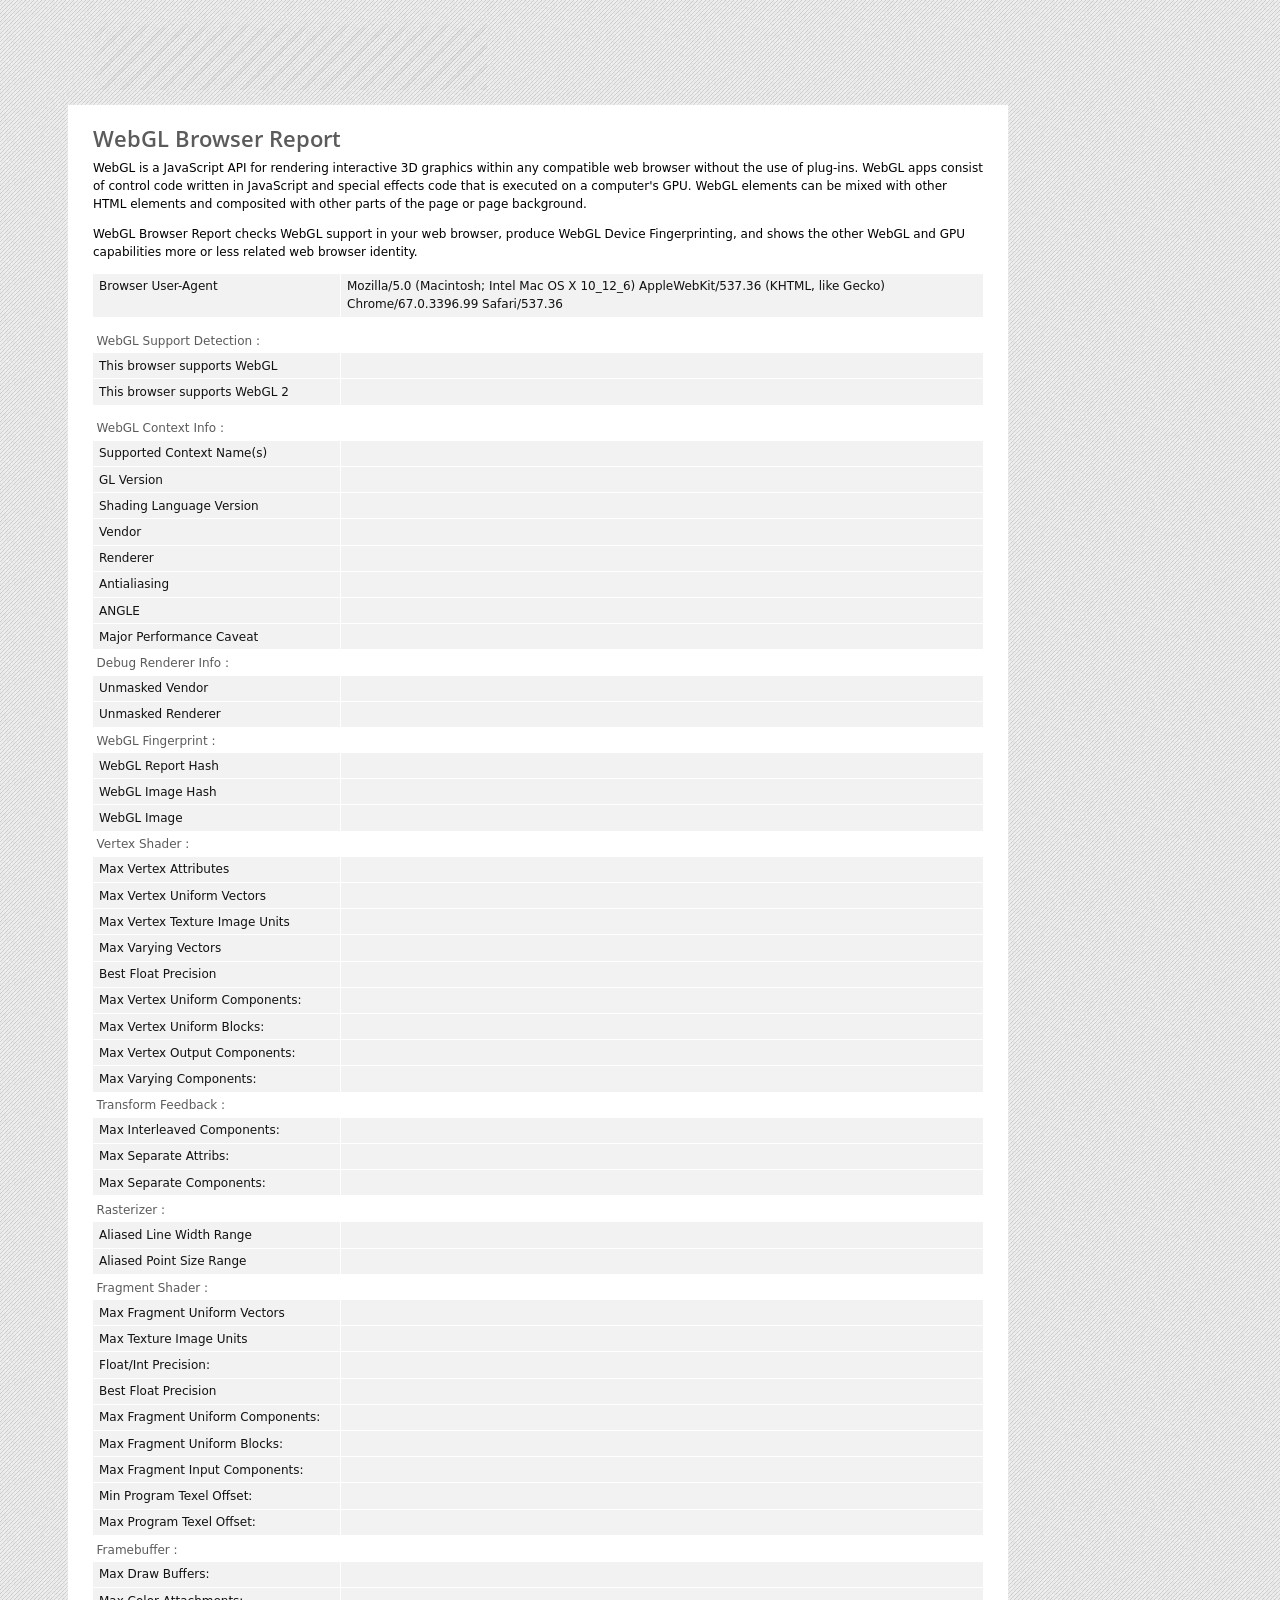
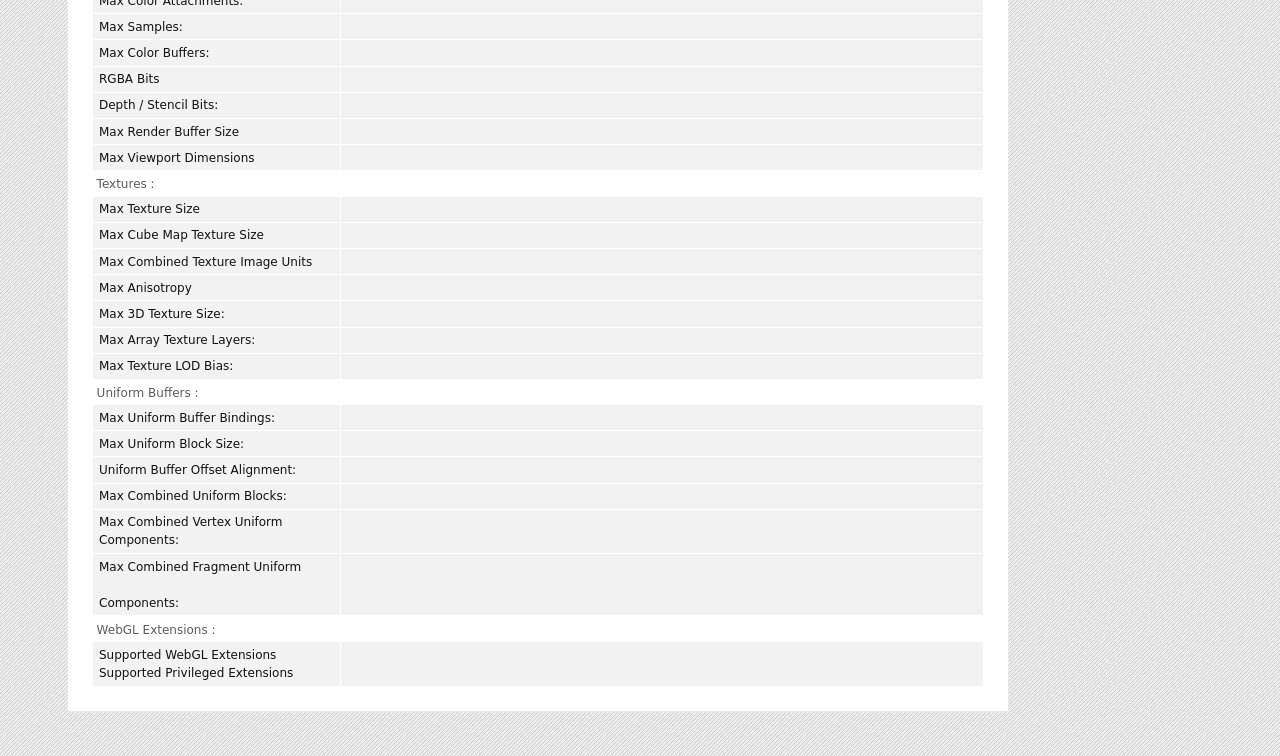
==== index.html @ 5372beaa "Initial code commit" ====
<!DOCTYPE html>
<html lang="en">
<head>
    <meta http-equiv="Content-Type" content="text/html; charset=utf-8" />
    <meta name="format-detection" content="telephone=no" />
    <title>WebGL Browser Report - WebGL Fingerprinting - WebGL 2 Test</title>
    <meta name="description" content="WebGL Browser Report checks WebGL support in your web browser, produce WebGL Device Fingerprinting, and shows the other WebGL and GPU capabilities more or less related web browser identity."
    />
    <link type="text/css" rel="stylesheet" media="all" href="/css/style.css" />
    <noscript>
        <style type="text/css">
            .JS td,
            .JSh,
            .script {
                opacity: 0.5
            }

            .js_hide_block {
                display: block
            }
        </style>
    </noscript>
    <script>(function () { var a = '.noscript,.ns{display:none!important}.script{opacity:1}', b = document.head || document.getElementsByTagName('head')[0], c = document.createElement('style'); c.type = 'text/css'; c.styleSheet ? c.styleSheet.cssText = a : c.appendChild(document.createTextNode(a)); b.appendChild(c) })(); var glob = 1019849692, ping = "247171601"</script>
    <script src="/js/jquery-1.12.4.min.js"></script>
    <script src="/js/plugins.js"></script>
</head>

<body spellcheck="false">
    <div id="noise"></div>
    <div id="hand"></div>
    <div id="logo">
        <a href="/" tabindex="-1">
            <strong>Web Browser Security Checklist for Identity Theft Protection</strong>
        </a>
    </div>
    <div id="content">
        <header>
            <h1 class="client-side">
                <a href="/webgl">WebGL Browser Report</a>
            </h1>
        </header>
        <textarea id="hash" class="n"></textarea>
        <p>WebGL is a JavaScript API for rendering interactive 3D graphics within any compatible web browser without the use
            of plug-ins. WebGL apps consist of control code written in JavaScript and special effects code that is executed
            on a computer's GPU. WebGL elements can be mixed with other HTML elements and composited with other parts of
            the page or page background.</p>
        <p>WebGL Browser Report checks WebGL support in your web browser, produce WebGL Device Fingerprinting, and shows the
            other WebGL and GPU capabilities more or less related web browser identity.</p>
        <table class="webgl-table">
            <tr style="border-top:1px #fff solid">
                <td title="navigator.userAgent">Browser User-Agent</td>
                <td>Mozilla/5.0 (Macintosh; Intel Mac OS X 10_12_6) AppleWebKit/537.36 (KHTML, like Gecko) Chrome/67.0.3396.99
                    Safari/537.36</td>
            </tr>
        </table>
        <table class="webgl-table">
            <tr class="thead">
                <td colspan="2">
                    <h3>WebGL Support Detection</h3>
                </td>
            </tr>
            <tr>
                <td>This browser supports WebGL</td>
                <td id="webgl1-status">
                    <span class="noscript">
                        <span class="bad">&#215;</span> False (JavaScript disabled)</span>
                </td>
            </tr>
            <tr>
                <td style="height:18px">This browser supports WebGL 2</td>
                <td id="webgl2-status">
                    <span class="noscript">
                        <span class="bad">&#215;</span> False (JavaScript disabled)</span>
                </td>
            </tr>
            <tbody id="webgl2-tbody" class="n">
                <tr>
                    <td>gl.copyBufferSubData</td>
                    <td id="n0"></td>
                <tr>
                    <td>gl.getBufferSubData</td>
                    <td id="n1"></td>
                <tr>
                    <td>gl.blitFramebuffer</td>
                    <td id="n2"></td>
                <tr>
                    <td>gl.framebufferTextureLayer</td>
                    <td id="n3"></td>
                <tr>
                    <td>gl.getInternalformatParameter</td>
                    <td id="n4"></td>
                <tr>
                    <td>gl.invalidateFramebuffer</td>
                    <td id="n5"></td>
                <tr>
                    <td>gl.invalidateSubFramebuffer</td>
                    <td id="n6"></td>
                <tr>
                    <td>gl.readBuffer</td>
                    <td id="n7"></td>
                <tr>
                    <td>gl.renderbufferStorageMultisample</td>
                    <td id="n8"></td>
                <tr>
                    <td>gl.texStorage2D</td>
                    <td id="n9"></td>
                <tr>
                    <td>gl.texStorage3D</td>
                    <td id="n10"></td>
                <tr>
                    <td>gl.texImage3D</td>
                    <td id="n11"></td>
                <tr>
                    <td>gl.texSubImage3D</td>
                    <td id="n12"></td>
                <tr>
                    <td>gl.copyTexSubImage3D</td>
                    <td id="n13"></td>
                <tr>
                    <td>gl.compressedTexImage3D</td>
                    <td id="n14"></td>
                <tr>
                    <td>gl.compressedTexSubImage3D</td>
                    <td id="n15"></td>
                <tr>
                    <td>gl.getFragDataLocation</td>
                    <td id="n16"></td>
                <tr>
                    <td>gl.uniform1ui</td>
                    <td id="n17"></td>
                <tr>
                    <td>gl.uniform2ui</td>
                    <td id="n18"></td>
                <tr>
                    <td>gl.uniform3ui</td>
                    <td id="n19"></td>
                <tr>
                    <td>gl.uniform4ui</td>
                    <td id="n20"></td>
                <tr>
                    <td>gl.uniform1uiv</td>
                    <td id="n21"></td>
                <tr>
                    <td>gl.uniform2uiv</td>
                    <td id="n22"></td>
                <tr>
                    <td>gl.uniform3uiv</td>
                    <td id="n23"></td>
                <tr>
                    <td>gl.uniform4uiv</td>
                <td id="n24"></td>
                <tr>
                    <td>gl.uniformMatrix2x3fv</td>
                    <td id="n25"></td>
                <tr>
                    <td>gl.uniformMatrix3x2fv</td>
                    <td id="n26"></td>
                <tr>
                    <td>gl.uniformMatrix2x4fv</td>
                    <td id="n27"></td>
                <tr>
                    <td>gl.uniformMatrix4x2fv</td>
                    <td id="n28"></td>
                <tr>
                    <td>gl.uniformMatrix3x4fv</td>
                    <td id="n29"></td>
                <tr>
                    <td>gl.uniformMatrix4x3fv</td>
                    <td id="n30"></td>
                <tr>
                    <td>gl.vertexAttribI4i</td>
                    <td id="n31"></td>
                <tr>
                    <td>gl.vertexAttribI4iv</td>
                    <td id="n32"></td>
                <tr>
                    <td>gl.vertexAttribI4ui</td>
                    <td id="n33"></td>
                <tr>
                    <td>gl.vertexAttribI4uiv</td>
                    <td id="n34"></td>
                <tr>
                    <td>gl.vertexAttribIPointer</td>
                    <td id="n35"></td>
                <tr>
                    <td>gl.vertexAttribDivisor</td>
                    <td id="n36"></td>
                <tr>
                    <td>gl.drawArraysInstanced</td>
                    <td id="n37"></td>
                <tr>
                    <td>gl.drawElementsInstanced</td>
                    <td id="n38"></td>
                <tr>
                    <td>gl.drawRangeElements</td>
                    <td id="n39"></td>
                <tr>
                    <td>gl.drawBuffers</td>
                    <td id="n40"></td>
                <tr>
                    <td>gl.clearBufferiv</td>
                    <td id="n41"></td>
                <tr>
                    <td>gl.clearBufferuiv</td>
                    <td id="n42"></td>
                <tr>
                    <td>gl.clearBufferfv</td>
                    <td id="n43"></td>
                <tr>
                    <td>gl.clearBufferfi</td>
                    <td id="n44"></td>
                <tr>
                    <td>gl.createQuery</td>
                    <td id="n45"></td>
                <tr>
                    <td>gl.deleteQuery</td>
                    <td id="n46"></td>
                <tr>
                    <td>gl.isQuery</td>
                    <td id="n47"></td>
                <tr>
                    <td>gl.beginQuery</td>
                    <td id="n48"></td>
                <tr>
                    <td>gl.endQuery</td>
                    <td id="n49"></td>
                <tr>
                    <td>gl.getQuery</td>
                    <td id="n50"></td>
                <tr>
                    <td>gl.getQueryParameter</td>
                    <td id="n51"></td>
                <tr>
                    <td>gl.createSampler</td>
                    <td id="n52"></td>
                <tr>
                    <td>gl.deleteSampler</td>
                    <td id="n53"></td>
                <tr>
                    <td>gl.isSampler</td>
                    <td id="n54"></td>
                <tr>
                    <td>gl.bindSampler</td>
                    <td id="n55"></td>
                <tr>
                    <td>gl.samplerParameteri</td>
                    <td id="n56"></td>
                <tr>
                    <td>gl.samplerParameterf</td>
                    <td id="n57"></td>
                <tr>
                    <td>gl.getSamplerParameter</td>
                    <td id="n58"></td>
                <tr>
                    <td>gl.fenceSync</td>
                    <td id="n59"></td>
                <tr>
                    <td>gl.isSync</td>
                    <td id="n60"></td>
                <tr>
                    <td>gl.deleteSync</td>
                    <td id="n61"></td>
                <tr>
                    <td>gl.clientWaitSync</td>
                    <td id="n62"></td>
                <tr>
                    <td>gl.waitSync</td>
                    <td id="n63"></td>
                <tr>
                    <td>gl.getSyncParameter</td> 
                    <td id="n64"></td>
                <tr>
                    <td>gl.createTransformFeedback</td>
                    <td id="n65"></td>
                <tr>
                    <td>gl.deleteTransformFeedback</td>
                    <td id="n66"></td>
                <tr>
                    <td>gl.isTransformFeedback</td>
                    <td id="n67"></td>
                <tr>
                    <td>gl.bindTransformFeedback</td>
                    <td id="n68"></td>
                <tr>
                    <td>gl.beginTransformFeedback</td>
                    <td id="n69"></td>
                <tr>
                    <td>gl.endTransformFeedback</td>
                    <td id="n70"></td>
                <tr>
                    <td>gl.transformFeedbackVaryings</td>
                    <td id="n71"></td>
                <tr>
                    <td>gl.getTransformFeedbackVarying</td>
                    <td id="n72"></td>
                <tr>
                    <td>gl.pauseTransformFeedback</td>
                    <td id="n73"></td>
                <tr>
                    <td>gl.resumeTransformFeedback</td>
                    <td id="n74"></td>
                <tr>
                    <td>gl.bindBufferBase</td>
                    <td id="n75"></td>
                <tr>
                    <td>gl.bindBufferRange</td>
                    <td id="n76"></td>
                <tr>
                    <td>gl.getIndexedParameter</td>
                    <td id="n77"></td>
                <tr>
                    <td>gl.getUniformIndices</td>
                    <td id="n78"></td>
                <tr>
                    <td>gl.getActiveUniforms</td>
                    <td id="n79"></td>
                <tr>
                    <td>gl.getUniformBlockIndex</td>
                    <td id="n80"></td>
                <tr>
                    <td>gl.getActiveUniformBlockParameter</td>
                    <td id="n81"></td>
                <tr>
                    <td>gl.getActiveUniformBlockName</td>
                    <td id="n82"></td>
                <tr>
                    <td>gl.uniformBlockBinding</td>
                    <td id="n83"></td>
                <tr>
                    <td>gl.createVertexArray</td>
                    <td id="n84"></td>
                <tr>
                    <td>gl.deleteVertexArray</td>
                    <td id="n85"></td>
                <tr>
                    <td>gl.isVertexArray</td>
                    <td id="n86"></td>
                <tr>
                    <td>gl.bindVertexArray</td>
                    <td id="n87"></td>
            </tbody>
        </table>
        <table id="webgl-table" class="webgl-table script">
            <tr class="thead">
                <td colspan="2">
                    <h3>WebGL Context Info</h3>
                </td>
            </tr>
            <tr>
                <td>Supported Context Name(s)</td>
                <td id="f_name">
                    <em class="ns">{webgl2, experimental-webgl2, webgl, experimental-webgl, moz-webgl}</em>
                </td>
            </tr>
            <tr>
                <td>GL Version</td>
                <td id="f0">
                    <em class="ns">VERSION</em>
                </td>
            </tr>
            <tr>
                <td>Shading Language Version</td>
                <td id="f1">
                    <em class="ns">SHADING_LANGUAGE_VERSION</em>
                </td>
            </tr>
            <tr>
                <td>Vendor</td>
                <td id="f2">
                    <em class="ns">VENDOR</em>
                </td>
            </tr>
            <tr>
                <td>Renderer</td>
                <td id="f3">
                    <em class="ns">RENDERER</em>
                </td>
            </tr>
            <tr>
                <td>Antialiasing</td>
                <td id="f_alias">
                    <em class="ns">getContextAttributes().antialias</em>
                </td>
            </tr>
            <tr>
                <td>ANGLE</td>
                <td id="f_angle">
                    <em class="ns">Almost Native Graphics Layer Engine</em>
                </td>
            </tr>
            <tr>
                <td>Major Performance Caveat</td>
                <td id="f_caveat">
                    <em class="ns">failIfMajorPerformanceCaveat</em>
                </td>
            </tr>
            <tr class="thead">
                <td colspan="2">
                    <h3>Debug Renderer Info</h3>
                </td>
            </tr>
            <tr>
                <td>Unmasked Vendor</td>
                <td id="u_vendor">
                    <em class="ns">UNMASKED_VENDOR_WEBGL</em>
                </td>
            </tr>
            <tr>
                <td>Unmasked Renderer</td>
                <td id="u_renderer">
                    <em class="ns">UNMASKED_RENDERER_WEBGL</em>
                </td>
            </tr>
            <tr class="thead">
                <td colspan="2">
                    <h3>WebGL Fingerprint</h3>
                </td>
            </tr>
            <tr>
                <td>WebGL Report Hash</td>
                <td id="webgl-fp-context">
                    <em class="ns">n/a</em>
                </td>
            </tr>
            <tr>
                <td>WebGL Image Hash</td>
                <td id="webgl-fp-img">
                    <em class="ns">n/a</em>
                </td>
            </tr>
            <tr>
                <td>WebGL Image</td>
                <td id="webgl-img">
                    <em class="ns">n/a</em>
                </td>
            </tr>
            <tr class="thead">
                <td colspan="2">
                    <h3>Vertex Shader</h3>
                </td>
            </tr>
            <tr>
                <td>Max Vertex Attributes</td>
                <td id="f4" title="Minimum: 8">
                    <em class="ns">MAX_VERTEX_ATTRIBS</em>
                </td>
            </tr>
            <tr>
                <td>Max Vertex Uniform Vectors</td>
                <td id="f5" title="Minimum: 128">
                    <em class="ns">MAX_VERTEX_UNIFORM_VECTORS</em>
                </td>
            </tr>
            <tr>
                <td>Max Vertex Texture Image Units</td>
                <td id="f6" title="Minimum: 0">
                    <em class="ns">MAX_VERTEX_TEXTURE_IMAGE_UNITS</em>
                </td>
            </tr>
            <tr>
                <td>Max Varying Vectors</td>
                <td id="f7" title="Minimum: 8">
                    <em class="ns">MAX_VARYING_VECTORS</em>
                </td>
            </tr>
            <tr>
                <td>Best Float Precision</td>
                <td id="f_vertext">
                    <em class="ns">getShaderPrecisionFormat(VERTEX_SHADER)</em>
                </td>
            </tr>
            <tbody class="w2">
                <tr>
                    <td>Max Vertex Uniform Components:</td>
                    <td id="f19">
                        <em class="ns">MAX_VERTEX_UNIFORM_COMPONENTS</em>
                    </td>
                </tr>
                <tr>
                    <td>Max Vertex Uniform Blocks:</td>
                    <td id="f20">
                        <em class="ns">MAX_VERTEX_UNIFORM_BLOCKS</em>
                    </td>
                </tr>
                <tr>
                    <td>Max Vertex Output Components:</td>
                    <td id="f21">
                        <em class="ns">MAX_VERTEX_OUTPUT_COMPONENTS</em>
                    </td>
                </tr>
                <tr>
                    <td>Max Varying Components:</td>
                    <td id="f22">
                        <em class="ns">MAX_VARYING_COMPONENTS</em>
                    </td>
                </tr>
                <tr class="thead">
                    <td colspan="2">
                        <h3>Transform Feedback</h3>
                    </td>
                </tr>
                <tr>
                    <td>Max Interleaved Components:</td>
                    <td id="f23">
                        <em class="ns">MAX_TRANSFORM_FEEDBACK_INTERLEAVED_COMPONENTS</em>
                    </td>
                </tr>
                <tr>
                    <td>Max Separate Attribs:</td>
                    <td id="f24">
                        <em class="ns">MAX_TRANSFORM_FEEDBACK_SEPARATE_ATTRIBS</em>
                    </td>
                </tr>
                <tr>
                    <td>Max Separate Components:</td>
                    <td id="f25">
                        <em class="ns">MAX_TRANSFORM_FEEDBACK_SEPARATE_COMPONENTS</em>
                    </td>
                </tr>
            </tbody>
            <tr class="thead">
                <td colspan="2">
                    <h3>Rasterizer</h3>
                </td>
            </tr>
            <tr>
                <td>Aliased Line Width Range</td>
                <td id="f8" title="Minimum: [1, 1]">
                    <em class="ns">ALIASED_LINE_WIDTH_RANGE</em>
                </td>
            </tr>
            <tr>
                <td>Aliased Point Size Range</td>
                <td id="f9" title="Minimum: [1, 1]">
                    <em class="ns">ALIASED_POINT_SIZE_RANGE</em>
                </td>
            </tr>
            <tr class="thead">
                <td colspan="2">
                    <h3>Fragment Shader</h3>
                </td>
            </tr>
            <tr>
                <td>Max Fragment Uniform Vectors</td>
                <td id="f10" title="Minimum: 16">
                    <em class="ns">MAX_FRAGMENT_UNIFORM_VECTORS</em>
                </td>
            </tr>
            <tr>
                <td>Max Texture Image Units</td>
                <td id="f11" title="Minimum: 8">
                    <em class="ns">MAX_TEXTURE_IMAGE_UNITS</em>
                </td>
            </tr>
            <tr>
                <td>Float/Int Precision:</td>
                <td id="f_float_int">
                    <em class="ns">getShaderPrecisionFormat(FRAGMENT_SHADER, HIGH_FLOAT/HIGH_INT)</em>
                </td>
            </tr>
            <tr>
                <td>Best Float Precision</td>
                <td id="f_fragment">
                    <em class="ns">getShaderPrecisionFormat(FRAGMENT_SHADER)</em>
                </td>
            </tr>
            <tbody class="w2">
                <tr>
                    <td>Max Fragment Uniform Components:</td>
                    <td id="f26">
                        <em class="ns">MAX_FRAGMENT_UNIFORM_COMPONENTS</em>
                    </td>
                </tr>
                <tr>
                    <td>Max Fragment Uniform Blocks:</td>
                    <td id="f27">
                        <em class="ns">MAX_FRAGMENT_UNIFORM_BLOCKS</em>
                    </td>
                </tr>
                <tr>
                    <td>Max Fragment Input Components:</td>
                    <td id="f28">
                        <em class="ns">MAX_FRAGMENT_INPUT_COMPONENTS</em>
                    </td>
                </tr>
                <tr>
                    <td>Min Program Texel Offset:</td>
                    <td id="f29">
                        <em class="ns">MIN_PROGRAM_TEXEL_OFFSET</em>
                    </td>
                </tr>
                <tr>
                    <td>Max Program Texel Offset:</td>
                    <td id="f30">
                        <em class="ns">MAX_PROGRAM_TEXEL_OFFSET</em>
                    </td>
                </tr>
            </tbody>
            <tr class="thead">
                <td colspan="2">
                    <h3>Framebuffer</h3>
                </td>
            </tr>
            <tbody class="w2">
                <tr>
                    <td>Max Draw Buffers:</td>
                    <td id="f31">
                        <em class="ns">MAX_DRAW_BUFFERS</em>
                    </td>
                </tr>
                <tr>
                    <td>Max Color Attachments:</td>
                    <td id="f32">
                        <em class="ns">MAX_COLOR_ATTACHMENTS</em>
                    </td>
                </tr>
                <tr>
                    <td>Max Samples:</td>
                    <td id="f33">
                        <em class="ns">MAX_SAMPLES</em>
                    </td>
                </tr>
            </tbody>
            <tbody class="w1">
                <tr>
                    <td>Max Color Buffers:</td>
                    <td id="f_max_draw_buffers">
                        <em class="ns">MAX_DRAW_BUFFERS_WEBGL</em>
                    </td>
                </tr>
            </tbody>
            <tr>
                <td>RGBA Bits</td>
                <td id="f12">
                    <em class="ns">[RED_BITS, GREEN_BITS, BLUE_BITS, ALPHA_BITS]</em>
                </td>
            </tr>
            <tr>
                <td>Depth / Stencil Bits:</td>
                <td id="f13">
                    <em class="ns">[DEPTH_BITS, STENCIL_BITS]</em>
                </td>
            </tr>
            <tr>
                <td>Max Render Buffer Size</td>
                <td id="f14">
                    <em class="ns">MAX_RENDERBUFFER_SIZE</em>
                </td>
            </tr>
            <tr>
                <td>Max Viewport Dimensions</td>
                <td id="f15">
                    <em class="ns">MAX_VIEWPORT_DIMS</em>
                </td>
            </tr>
            <tr class="thead">
                <td colspan="2">
                    <h3>Textures</h3>
                </td>
            </tr>
            <tr>
                <td>Max Texture Size</td>
                <td id="f16" title="Minimum: 64">
                    <em class="ns">MAX_TEXTURE_SIZE</em>
                </td>
            </tr>
            <tr>
                <td>Max Cube Map Texture Size</td>
                <td id="f17" title="Minimum: 16">
                    <em class="ns">MAX_CUBE_MAP_TEXTURE_SIZE</em>
                </td>
            </tr>
            <tr>
                <td>Max Combined Texture Image Units</td>
                <td id="f18" title="Minimum: 8">
                    <em class="ns">MAX_COMBINED_TEXTURE_IMAGE_UNITS</em>
                </td>
            </tr>
            <tr>
                <td>Max Anisotropy</td>
                <td id="f_anisotropy" title="Minimum: 2">
                    <em class="ns">MAX_TEXTURE_MAX_ANISOTROPY_EXT</em>
                </td>
            </tr>
            <tbody class="w2">
                <tr>
                    <td>Max 3D Texture Size:</td>
                    <td id="f34">
                        <em class="ns">MAX_3D_TEXTURE_SIZE</em>
                    </td>
                </tr>
                <tr>
                    <td>Max Array Texture Layers:</td>
                    <td id="f35">
                        <em class="ns">MAX_ARRAY_TEXTURE_LAYERS</em>
                    </td>
                </tr>
                <tr>
                    <td>Max Texture LOD Bias:</td>
                    <td id="f36">
                        <em class="ns">MAX_TEXTURE_LOD_BIAS</em>
                    </td>
                </tr>
                <tr class="thead">
                    <td colspan="2">
                        <h3>Uniform Buffers</h3>
                    </td>
                </tr>
                <tr>
                    <td>Max Uniform Buffer Bindings:</td>
                    <td id="f37">
                        <em class="ns">MAX_UNIFORM_BUFFER_BINDINGS</em>
                    </td>
                </tr>
                <tr>
                    <td>Max Uniform Block Size:</td>
                    <td id="f38">
                        <em class="ns">MAX_UNIFORM_BLOCK_SIZE</em>
                    </td>
                </tr>
                <tr>
                    <td>Uniform Buffer Offset Alignment:</td>
                    <td id="f39">
                        <em class="ns">UNIFORM_BUFFER_OFFSET_ALIGNMENT</em>
                    </td>
                </tr>
                <tr>
                    <td>Max Combined Uniform Blocks:</td>
                    <td id="f40">
                        <em class="ns">MAX_COMBINED_UNIFORM_BLOCKS</em>
                    </td>
                </tr>
                <tr>
                    <td>Max Combined Vertex Uniform
                        <br /> Components:</td>
                    <td id="f41">
                        <em class="ns">MAX_COMBINED_VERTEX_UNIFORM_COMPONENTS</em>
                    </td>
                </tr>
                <tr>
                    <td style="white-space:pre-line">Max Combined Fragment Uniform
                        <br /> Components:</td>
                    <td id="f42">
                        <em class="ns">MAX_COMBINED_FRAGMENT_UNIFORM_COMPONENTS</em>
                    </td>
                </tr>
            </tbody>
            <tr class="thead">
                <td colspan="2">
                    <h3>WebGL Extensions</h3>
                </td>
            </tr>
            <tbody id="f_ext">
                <tr>
                    <td>Supported WebGL Extensions
                        <br /> Supported Privileged Extensions</td>
                    <td rowspan="2" style="white-space:normal">
                        <em class="ns">{OES_texture_float; OES_texture_half_float; WEBGL_lose_context; OES_standard_derivatives; OES_vertex_array_object;
                            WEBGL_debug_renderer_info; WEBGL_debug_shaders; WEBGL_compressed_texture_s3tc; WEBGL_depth_texture;
                            OES_element_index_uint; EXT_texture_filter_anisotropic; EXT_frag_depth; WEBGL_draw_buffers; ANGLE_instanced_arrays;
                            OES_texture_float_linear; OES_texture_half_float_linear; EXT_blend_minmax; EXT_shader_texture_lod;
                            WEBGL_compressed_texture_atc; WEBGL_compressed_texture_pvrtc; EXT_color_buffer_half_float; WEBGL_color_buffer_float;
                            EXT_sRGB; WEBGL_compressed_texture_etc1; EXT_disjoint_timer_query; WEBGL_compressed_texture_etc;
                            WEBGL_compressed_texture_astc; EXT_color_buffer_float; EXT_disjoint_timer_query_webgl2; WEBGL_shared_resources;
                            WEBGL_security_sensitive_resources; OES_fbo_render_mipmap; WEBGL_compressed_texture_s3tc_srgb;
                            WEBGL_get_buffer_sub_data_async; EXT_clip_cull_distance; EXT_float_blend; EXT_texture_storage;
                            OES_EGL_image_external; WEBGL_debug; WEBGL_dynamic_texture; WEBGL_multiview; WEBGL_subarray_uploads;
                            OES_depth24; WEBGL_debug_shader_precision; WEBGL_draw_elements_no_range_check; WEBGL_subscribe_uniform;
                            WEBGL_texture_from_depth_video; WEBGL_compressed_texture_es3; WEBGL_compressed_texture_astc_ldr;
                            EXT_draw_buffers}</em>
                    </td>
                </tr>
            </tbody>
        </table>
        <script src="/js/webgl.js"></script>
    </div>
</body>
</html>
---- css/style.css ----
@font-face{font-family:'Open Sans';src:url('/res/h.eot');src:url('[data-uri]') format('woff'),url('/res/h.eot?#iefix') format('embedded-opentype'),url('/res/h.ttf') format('truetype');font-weight:600;font-style:normal}
body:not(#testbox){min-width:800px;font:normal 62.5%/1.5 "Verdana","DejaVu Sans","Droid Sans","Lucida Grande","Lucida Sans","Helvetica","Arial",sans-serif;background:#f5f5f5 url('/img/noise.png');background-image:url('[data-uri]')}
body,ul,ol,li,select,img,.nopad{padding:0;margin:0}
img{border:none}
h1,h2,h3,h4,a strong{font-weight:600;font-family:"Open Sans","Calibri","Arial Black","Impact",sans-serif}
h1,h2{font-size:2.2em;line-height:1em;margin:0 0 0.45em 0;padding-top:1em}
h1,h2,h3,h4,h1 a,h2 a,h3 a,h4 a{color:#5b5b5b;text-decoration:none !important}
h1 a:hover,h2 a:hover,h3 a:hover,h4 a:hover,
h1 a:focus,h2 a:focus,h3 a:focus,h4 a:focus{color:#2b2b2b}
h1 sup{position:absolute;margin:-5px 0 0 5px;font-size:0.7em;font-weight:normal}
h2{font-size:2em;position:relative;padding-top:10px}
h3,h4{font-size:1.6em;margin-bottom:0}
footer,nav{margin:0!important;padding:0!important}
h4{color:#7b7b7b}
.js_hide_block{display:none}
td h4{font-size:1.3em;color:#5b5b5b;padding:0}
span.href:active,.href:hover,td a:hover,p a:hover,.warn a:hover,li a:hover,
span.href:focus,.href:focus,td a:focus,p a:focus,.warn a:focus,li a:focus{text-decoration:none;color:#eee;background:#5b5b5b}
span.href:active{background:#2b2b2b}
p,#content .list{font-size:1.2em;margin-top:0.5em;/*text-align:justify*/}
.list li p.short{margin-top:0.3em;font-size:1em}
#content .list li{margin-left:20px}
p sup{padding:0 2px}
span.href,a,input{outline:none}
span.href,a{color:#666}
a.dot{border-bottom:1px #999 dotted}
span.href{text-decoration:underline;cursor:hand;cursor:pointer}
em{font-style:normal}
input:focus,a:focus{outline:0}
table{width:100%;color:#000;margin:0 0 1em 0;padding:0;border-collapse:collapse;table-layout:auto}
table.nomrg{margin:0;border-bottom:1px #fff solid}
table.nxmrg{margin-top:-1em}
dt h4{font-size:1.4em}
tr:first-child td{border-top:none}
tr,td.bg{color:#111;background:#f2f2f2}
td:first-child,td.first-child,td.fc{white-space:nowrap;width:5%;min-width:135px;border-right:1px #fff solid}
table.wb td:first-child,table.wb td.first-child,table.wb td.fc,table.wball td,.wbthis{white-space:pre;white-space:-moz-pre-wrap;white-space:-hp-pre-wrap;white-space:-o-pre-wrap;white-space:-pre-wrap;white-space:pre-wrap;white-space:pre-line;word-wrap:break-word}
td.nofc{min-width:inherit !important}
td.nt{border-top:none}
td.br{border-right:1px #fff solid}
td.vb{vertical-align:bottom}
td.nbsp3:after{content:"   "}
td.nbsp6:after{content:"\0000a0\0000a0\0000a0\0000a0\0000a0\0000a0\0000a0"}
td{font-size:1.2em;padding:0.3em 0.5em;vertical-align:top;border-top:1px #fff solid}
.thead{background:none;white-space:nowrap}
.thead.tpadd td{padding-top:1em}
.thead.tbold td{font-weight:bold}
.thead.tbold td h3{color:#404040}
.thead td{padding-top:0.4em;padding-bottom:0.2em;padding-left:0.3em;color:#5b5b5b;border:none}
.thead strong{font-weight:normal}
.thead h3{display:inline;font:inherit;padding:0;margin:0}
.thead h3:after{content:' :'}
.center{text-align:center}
#logo h1,#logo strong,.load{display:none}
.load,#load{width:128px;height:15px;background:url('/img/load.gif') no-repeat;background-image:url('[data-uri]') !important}
.warn{margin-bottom:1em;padding:12px 0 12px 38px;color:#555;font-size:1.2em;background:#eee url('/img/warn.png') no-repeat 14px 14px;background-image:url('[data-uri]') !important}
h3.warn-help,h3.warn-help-locked,#comments{display:block;font-size:1.4em;cursor:pointer;margin-bottom:1em;text-decoration:underline !important}
h3.warn-help-locked,#comments.comments-locked{cursor:auto;text-decoration:none!important}
#comments:hover{text-decoration:none!important}
h3.warn-help:hover,h3.warn-help-enabled{text-decoration:none !important}
h3.warn-help a,h3.warn-help-locked,#comments{display:block;padding:12px 0 12px 38px;color:#333;background:#eee url('/img/help.png') no-repeat 14px 15px;background-image:url('[data-uri]') !important}
h3.warn-help a:hover,h3.warn-help a:focus,h3.warn-help-enabled a,#comments.comments-locked,#comments:hover,#comments:focus{color:#000}
#comments{background-image:url('[data-uri]') !important}
h3.warn-help + div,h3.warn-help-locked + div{margin-bottom:25px}
#warn-comments-nojs:after{content:' — Please enable JavaScript to view comments!'}
#dsq_autoload{position:relative;width:100%;height:0}
#dsq_autoload div{position:absolute;top:9px;margin-left:31%}
#dsq_autoload span{font-weight:700;font-size:15px;color:#656c7a;font-family:"Helvetica Neue",arial,sans-serif}
#dsq_autoload_input{cursor:pointer;margin-right:5px}
#disqus_thread{overflow:hidden}
#disqus_thread iframe{margin-bottom:-60px !important}
#tcp{width:100%}
#tcp #load,#tor-exit #load{margin-top:1px}
#tcp iframe,#tor-exit iframe{padding:0;margin:0;height:18px;width:100%;vertical-align:middle;background:transparent}
.absolute,#ab-rules{position:absolute;left:-3456px}
#logo a{outline:none;display:block;position:relative;z-index:3;width:395px;height:70px;background:url('/img/logo.png') no-repeat 0 0;margin:20px 0 15px 92px}
#logo a:hover,#logo a:focus{background-position:0 -70px;text-decoration:none !important}
body.pinned #logo a{margin-left:340px}
#hand{display:none;width:431px;height:472px;position:fixed;left:-25px;top:15px;z-index:1}
#hand.hand_img{background:url('/img/hand.svg') 0 0 no-repeat}
#hand.hand_img{background-image:url('[data-uri]') !important}
#hand.pinned{display:block}
#content{position:relative;max-width:890px;z-index:2;margin:0 10px 45px 68px;padding:0 25px 15px 25px;-webkit-box-shadow:0 0 3px 0 #ededed;-moz-box-shadow:0 0 3px 0 #ededed;box-shadow:0 0 3px 0 #ededed}
body.pinned #content{margin-left:246px}
#content,#nav-menu{background:#fff}
#nav{position:fixed;left:0;bottom:0;text-align:left;z-index:3}
#nav-hover>#nav-menu.css{width:24px;-moz-transition:width 0.25s ease;-webkit-transition:width 0.25s ease;-ms-transition:width 0.25s ease;transition:width 0.25s ease}
body.pinned #nav-hover>#nav-menu.css, #nav-hover:hover>#nav-menu.css{width:200px}
#nav-pin{margin:0 18px}
#nav-pin,#nav-pin-submit{width:24px;height:24px}
#nav-pin-submit{display:block;cursor:pointer;border:none;text-indent:-6789px;color:transparent;background:url('/img/pin.png') no-repeat 0 0;background-image:url('[data-uri]') !important;outline:none}
#nav-pin-submit:hover,#nav-pin-submit:focus{background-position:0 -24px}
#nav-pin-submit:active{padding:0;height:24px}
#nav-menu{width:24px;padding:10px 12px;margin:10px 0 12px 10px;white-space:nowrap;overflow:hidden;-o-text-overflow:clip;text-overflow:clip}
#nav-hover:hover>#nav-menu.bs,#nav-hover:focus>#nav-menu.bs{box-shadow:1px 1px 15px #ccc}
#nav-menu ul{list-style-type:none}
#nav-menu li{height:24px;margin-right:15px;padding:1px 0 1px 0;line-height:24px}
#nav-menu .margin,li.margin{margin-bottom:14px}
#nav-menu .margin-less,li.margin-less{margin-bottom:4px}
#nav-menu a,#nav-menu span{font-size:1.3em;color:#5b5b5b;display:block;width:90%;height:100%;text-decoration:none;padding-left:36px}
#nav-menu a:hover,#nav-menu a:focus{background:none;text-decoration:underline;color:#000}
#nav-menu span{color:#000}
body.pinned #nav-menu{width:200px}
#nav-menu a,#nav-menu span,#index-table a{position:relative;overflow:hidden}
#nav-menu a:before,#nav-menu span:before,#index-table a:before{content:' ';opacity:0.645;display:block;position:absolute;left:0;top:0;width:24px;height:24px;z-index:1}
#nav-menu a:before,#nav-menu span:before,#index-table a:before,.sprite{background-repeat:no-repeat;background-image:url('/img/sprite.png?9188');background-image:url('[data-uri]') !important}
#nav-menu a:hover:before,#nav-menu a:focus:before,#nav-menu span.this:before,.sprite:before,#index-table a:hover:before,#index-table a:focus:before{opacity:1}
#index-table a:focus{text-decoration:underline !important}
.ico-index:before{background-position:0 0}
.ico-ip:before{background-position:0 -24px}
.ico-javascript:before{background-position:0 -48px}
.ico-geo:before{background-position:0 -72px}
.ico-webgl:before{background-position:0 -96px}
.ico-flash:before{background-position:0 -120px}
.ico-fonts:before{background-position:0 -144px}
.ico-proxy:before{background-position:0 -168px}
.ico-preferences:before{background-position:0 -192px}
.ico-java:before{background-position:0 -216px}
.ico-canvas:before{background-position:0 -264px}
.ico-silverlight:before{background-position:0 -288px}
.ico-features:before{background-position:0 -312px}
.ico-webrtc:before{background-position:0 -336px}
.ico-more:before{background-position:0 -360px}
#footer{position:absolute;bottom:-37px;margin:0;left:1px;padding:0 3px;font-size:10px;text-align:left;width:265px;color:#5b5b5b}/*245px*/
#index ol,#index ul{font-size:1.2em;list-style-position:inside;margin-bottom:10px}
#index-table h4{margin-top:10px;font-size:1.6em;height:24px}
#index-table a{padding-left:30px;height:24px;display:block}
#index-table a:hover,#index-table a:focus{color:#000;background:none}
#index-table p{background:#f5f5f5;padding:15px;margin-bottom:0;text-align:justify}
#index-table td,#index-table td:first-child{width:50% !important;font-size:1em;white-space:normal;padding-right:10px !important}
#index-table tr{background:none;font-size:1em}
#applet{margin-top:-36px;right:20px;position:absolute}
#canvas-img{border:1px #F2F2F2 solid;width:220px;height:25px}
#java-iface td:first-child,#java-iface td.first-child{width:10%}
#java-iface td{width:10% !important;border-right:1px #fff solid;white-space:nowrap}
#map-td{padding:1px}
#map-canvas{width:100%;height:400px}
#geo-canvas{width:100%;height:400px;margin:5px 0 10px 0}
#map-form input{padding:0;margin:0}
#map-line{font-size:1.1em;vertical-align:middle;padding-right:0}
#geo-content tr.thead{display:table-row}
#geo-desc #load{width:0}
#geo-desc input{margin:0 3px 0 8px}
#geo-desc .bg{max-width:340px;padding-right:25px}
#geo-click.pointer{cursor:pointer}
label,#prefs input{cursor:pointer}
#prefs ul{font-size:1.2em;margin:0;padding:2px;list-style-type:none}
#prefs li{background:#eee;border-top:1px #fff solid;margin:1px 0;padding:3px}
#prefs-form label{display:inline-block;min-width:90%}
#prefs input.checkbox{margin-left:6px;margin-right:8px}
#prefs-buttons{margin:3.5em 0.5em 6.5em;position:relative}
#prefs-buttons div.left,#prefs-buttons div.right{position:absolute}
#prefs-buttons div.left{left:0}
#prefs-buttons div.right{right:0}
#prefs-buttons input{height:24px;padding:0 0 0 28px;margin:0;border:none;text-align:left;color:#6b6b6b;font-size:1.8em;font-weight:bold}
#validator,#prefs-validator{font-size:1.1em;color:#ef2129;font-weight:bold}
#prefs-validator{position:absolute;margin:-2.5em auto 0 auto;width:100%;text-align:center}
#noscript-validator{-webkit-animation:fadein 300ms;-moz-animation:fadein 300ms;-ms-animation:fadein 300ms;-o-animation:fadein 300ms;animation:fadein 300ms}
@keyframes fadein{from{opacity:0}to{opacity:1}}
@-moz-keyframes fadein{from{opacity:0}to{opacity:1}}
@-webkit-keyframes fadein{from{opacity:0}to{opacity:1}}
@-ms-keyframes fadein{from{opacity:0}to{opacity:1}}
@-o-keyframes fadein{from{opacity:0}to{opacity:1}}
#prefs-buttons input:active{margin:1px;padding:0 0 0 28px !important}
#prefs-reset{background-position:0 -384px;background-color:#fff}
#prefs-save{background-position:0 -408px;background-color:#fff}
code,.code,.mono{font:1.2em/1.3 normal Lucida Console,Liberation Mono,DejaVu Sans Mono,Bitstream Vera Sans Mono,monospace}
.mono{font:1.3em/1.3 normal Lucida Console,Liberation Mono,DejaVu Sans Mono,Bitstream Vera Sans Mono,monospace;padding-top:5px}
code{border:1px #ccc solid;padding:2px 3px 0 3px;font-size:1em}
.code{list-style:decimal-leading-zero inside;border:3px #eee solid;padding:3px}
.code li{white-space:pre-wrap;color:#9b9b9b;word-wrap:break-word}
.code li.odd{background:#fafafa}
.code span{color:#333;padding-left:3px}
.code .z{color:#069 !important;padding:0}
.code .x{color:blue !important;padding:0}
.code .c{color:#008200 !important;padding:0}
.code .v{color:gray !important;padding:0}
.code .b{color:#7D1616 !important;padding:0}
#fonts-swf{position:relative}
#fonts-swf object{position:absolute;width:160px;height:42px;top:0;left:0}
#fonts table td:nth-child(2){width:95%}
.fonts-output{position:relative;height:110px}
.fonts-output textarea{tab-size:4;-moz-tab-size:4;-ms-tab-size:4;resize:both;border:1px #A9A9A9 solid;position:absolute;min-height:100px;min-width:99%;background:#fefefe}
#fonts-utf-testbox{font:initial}
#fonts-utf-testbox div{text-align:center}
#fonts-utf-testbox span{font-size:10000%;background-color:#ddd}
.webgl-table{margin-bottom:10px}
.webgl-table tbody.w1,.webgl-table tbody.w2{border-top:1px #fff solid;border-bottom:1px #fff solid}
.webgl-table td:first-child{min-width:235px}
#webgl2-tbody{border-top:1px #d2d2d2 solid}
.webgl2-more-func{padding:0;height:24px}
.webgl2-more-func span{padding:0.3em 0.5em}
.webgl2-more-func input{height:24px; line-height:16px;display:inline-block;margin:0 0 0 2px;position:relative;cursor:pointer}
#webgl-table td sup{vertical-align:top;display:inline-block;margin-top:-2px}
#webgl-img canvas{background:#7F7F7F;border-radius:5px}
.w2.w2only td:nth-child(2):before{content:" WebGL 2 Only";font-weight:normal;font-size:0.9em;color:#aaa;float:right}
.w1.w1only td:nth-child(2):before{content:" WebGL 1 Only";font-weight:normal;font-size:0.9em;color:#aaa;float:right}
.w_privileged:before{content:"! ";font-weight:bold;color:red}
#dnt-table{margin-bottom:20px}
#dnt-table .r{width:50%}
#dnt-table .t{padding-top:10px}
.good,.bad,.unknown,.true,.false{font-family:"Verdana","Segoe UI Symbol","DejaVu Sans";font-weight:bold;color:#8B0000;display:block;float:left;width:10px;padding-right:0.5em;text-align:center}
.good,.true{color:#3CB371}
.bad,.false{color:red}
.JS table#dnt-table{opacity:1}
.country-flag,.f{background-repeat:no-repeat;background-position:-1px -3px;padding-left:27px;float:left}
.warn_m{margin-bottom:0;margin-top:1em}
.off tr,tr.off td{word-wrap:break-word!important;word-break:break-all!important;white-space:normal!important}
.o{color:#808080;background:#f5f6f5}
.script,.opac{opacity:0.5}
.flag{width:24px;height:24px;letter-spacing:14px}
.nobg{background:none !important}
.break{max-width:500px;word-break:break-all;word-wrap:break-word}
.i{font-style:italic}
.undef td:nth-child(2):before{content:"undefined "}
#nrl{position:absolute;width:300px;right:-312px;margin-top:365px;height:250px}/*115px*/
#nrl-2{position:absolute;width:300px;right:-312px;margin-top:377px;height:250px}
#lookup-form{position:absolute;top:-46px;right:0}
#lookup-form ul{list-style-type:none}
#lookup-form li{float:left;padding:0;margin:0}
#lookup-form .ping{border:1px #bbb solid;font-size:2em;margin:0;padding:4px;height:24px;width:200px;padding-right:32px;-moz-transition:width 0.1s ease;-webkit-transition:width 0.1s ease;-ms-transition:width 0.1s ease;transition:width 0.1s ease}
#lookup-form .ping.lookup-hover{color:#999}
@media(min-width: 888px){#lookup-form .ping:focus{width:300px}}
#lookup-submit{background-position:0 -240px;display:block;width:24px;height:24px;border:none;margin:5px 5px 6px 6px;padding:0;cursor:pointer;right:0;position:absolute;opacity:0.545}
#lookup-submit:hover,#lookup-submit:focus{opacity:1}
#lookup-submit:active{margin-right:7px}
#lookup-form :-moz-placeholder{color:#777}
#lookup-form ::-moz-placeholder{color:#777}
#lookup-form :-ms-input-placeholder{color:#aaa}
#lookup-form ::-ms-input-placeholder{color:#aaa}
.help{cursor:help}
.n,.none{display:none;position:absolute;left:-3456px}
.twwt,.twwt a{display:block;width:77px;height:28px;color:transparent}
.twwt{position:absolute;top:-34px;width:77px;height:28px;cursor:pointer;background:url('/img/twwt.png');background-repeat:no-repeat;background-image:url('[data-uri]') !important}
.twwt{right:6px}
.twwt:hover,.twwt:focus{background-position:0 -28px}
.twwt:active{background-position:0 -56px}
.twwt.foot{top:inherit !important;bottom:-34px}
.nojs{opacity:1 !important}
.nobrd{border:none !important}
#canvas-table td,#canvas-table th{border-right:1px #fff solid !important}
#canvas-table td:first-child{min-width:inherit}
#canvas-table td.r{border-right:12px #fff solid !important}
#canvas-table td.t,#canvas-png td.t{border-top:1px #fff solid !important}
#canvas-png td.t div{word-break:break-all;word-wrap:break-word}
#canvas-table td.t{border-bottom:3px #fff solid}
#canvas-table td.th{background:#fff;padding-top:0.4em;padding-left:0.3em;color:#5b5b5b;border:none}
#canvas-table td.th h3{display:inline;font:inherit;padding:0;margin:0}
#canvas-table td.th h3:after{content:' :'}
#canvas-warn-browser{padding-right:10px}
#tor-exit-policy div{overflow-y:scroll}
#tor-exit-policy span{min-height:108px;height:108px;display:block;text-align:left;padding-left:10px}
.tor-flag{float:left;width:16px;height:16px;margin-right:6px;cursor:pointer;opacity:0.625;background:url('/img/tor-flag-sprite.png') no-repeat;background-image:url('[data-uri]') !important}
.tor-flag:hover,.tor-flag:focus{opacity:1}
.tor-flag.authority{background-position:0 0}
.tor-flag.baddirectory{background-position:-16px 0}
.tor-flag.badexit{background-position:-32px 0}
.tor-flag.exit{background-position:-48px 0}
.tor-flag.fast{background-position:-64px 0}
.tor-flag.guard{background-position:-80px 0}
.tor-flag.hsir{background-position:-96px 0}
.tor-flag.named{background-position:-112px 0}
.tor-flag.running{background-position:-128px 0}
.tor-flag.stable{background-position:-144px 0}
.tor-flag.unnamed{background-position:-160px 0}
.tor-flag.v2dir{background-position:-176px 0}
.tor-flag.v3dir{background-position:-192px 0}
.tor-flag.valid{background-position:-208px 0}
#ft-form ul{list-style-type:none}
#ft-form li{float:left}
#ft-input{min-width:360px;height:30px;vertical-align:top;margin:0;padding:3px;margin:0 3px;line-height:30px;border:1px #9b9b9b solid;font-size:2em;color:#9b9b9b}
#ft-input:hover,#ft-input:focus{color:#5b5b5b}
#ft-input::-ms-clear{display:none}
#ft-answerb{color:#7b7b7b}
#ft-answer{font-size:1.2em;color:#5b5b5b;padding-left:10px}
#ft-table tr.row td:nth-child(1){width:245px !important;min-width:245px !important}
#ft-table tr.row td:nth-child(2){width:5%;min-width:90px;border-right:1px #fff solid}
#ft-table tr.row:hover,#ft-table tr.row:focus{background:#5b5b5b;color:#F2F2F2}
#ft-table tr.row:hover span,#ft-table tr.row:focus span{color:#fff}
#ft-table h4{margin-top:15px}
#ft-table tr.results h4{color:#000}
#ft-table a.h0,#ft-table a.h1,#ft-table a.h2,#ft-table a.h3{margin:1px 5px 0 0;text-decoration:none;font-weight:normal;font-style:normal;width:16px;height:16px;display:block;float:right;position:relative;z-index:100;display:none}
#ft-table a.h3{margin-right:0}
#ft-table tr.row:hover a.h0,#ft-table tr.row:hover a.h1,#ft-table tr.row:hover a.h2,#ft-table tr.row:hover a.h3,
#ft-table tr.row:focus a.h0,#ft-table tr.row:focus a.h1,#ft-table tr.row:focus a.h2,#ft-table tr.row:focus a.h3{display:block;cursor:pointer;background:url('/img/ft-sprite.png') 0 0 no-repeat;background-image:url('[data-uri]') !important}
#ft-table tr.row:hover a.h0,#ft-table tr.row:focus a.h0{background-position:0 0}
#ft-table tr.row:hover a.h1,#ft-table tr.row:focus a.h1{background-position:-16px 0}
#ft-table tr.row:hover a.h2,#ft-table tr.row:focus a.h2{background-position:-32px 0}
#ft-table tr.row:hover a.h3,#ft-table tr.row:focus a.h3{background-position:-48px 0}
#ft-table tr.row a.h0:hover,#ft-table tr.row a.h0:focus{background-position:0 -16px}
#ft-table tr.row a.h1:hover,#ft-table tr.row a.h1:focus{background-position:-16px -16px}
#ft-table tr.row a.h2:hover,#ft-table tr.row a.h2:focus{background-position:-32px -16px}
#ft-table tr.row a.h3:hover,#ft-table tr.row a.h3:focus{background-position:-48px -16px}
#ft-table a.h0:hover:before,#ft-table a.h1:hover:before,#ft-table a.h2:hover:before,#ft-table a.h3:hover:before,
#ft-table a.h0:focus:before,#ft-table a.h1:focus:before,#ft-table a.h2:focus:before,#ft-table a.h3:focus:before{display:block}
#ft-table a.h0:before,#ft-table a.h1:before,#ft-table a.h2:before,#ft-table a.h3:before{display:none;padding-left:20px;position:absolute;top:0;white-space:nowrap;line-height:16px;color:#cbcbcb;background:#5b5b5b}
#ft-table a.h0:before{content:'Specification';right:23px}
#ft-table a.h1:before{content:'Tutorial';right:44px}
#ft-table a.h2:before{content:'Compatibility';right:65px}
#ft-table a.h3:before{content:'Detector Sources';right:86px}
#ft-keyword em{font-weight:normal}
#fl_swf,#sl-obj{position:relative}
#fl_swf div,#sl-obj div{position:absolute;top:0;right:0}
#fl_swf object,#sl-info-xap{border:1px red solid;position:absolute;width:320px;height:42px;top:0;right:0}
#flash_ip_swf{position:relative}
#flash_ip_swf object{position:absolute;width:160px;height:42px;top:0;left:0}
#flash_ip_tcp .load{display:inline-block;position:absolute;margin-top:2px}
#crc-verdict-ua,#crc-verdict-os{font-weight:bold}
#rtc_local td{font-size:1em}
.rtc-flag{margin-right:8px}
#rtc_pt{padding-top:5px}
#rtc_progress{width:99%;color:#999;text-shadow:2px 2px 2px #fff}
#rtc_nat_td div{resize:vertical;overflow-y:scroll}
#rtc_nat{max-height:72px;display:block;text-align:left}
#rtc_click{height:24px}
.rtc-form{padding:0 3px;height:24px}
.rtc-form input{display:inline-block;margin:0;position:relative;cursor:pointer}
#rtc_device_ids{white-space:pre-wrap;word-wrap:break-word}
#working_area{width:100%;height:100%;position:absolute;left:0;top:0}
span.glob.loaded{position:absolute;left:125px}
#f_ext,#perm-tbody{border-top:1px #fff solid}
#jspick1,#jspick2{cursor:pointer;width:175px;height:24px;line-height:14px;color:#666}
#jspick1.chk,#jspick2.chk{font-weight:bold;color:#222}
#jspick{margin-bottom:1em}
.js-table td:first-child{min-width:190px}
#js-screen{margin-bottom:0}
#screen_more{position:relative}
#screen_tbody{border-top:1px #d2d2d2 solid}
#dns{position:relative}
#dns div.load{position:absolute;display:block;top:4px}
#dns.td_out,#dns table.table_in{padding:0 !important;margin:0 !important}
#dns table.table_in{padding:0 !important;margin:0 !important}
#dns td.td_in{font-size:1em}
#dns .th{color:#5b5b5b}
#whois-ip{margin-top:1.5em}
#whois-ip div{display:inline;font-family:Lucida Console,Liberation Mono,DejaVu Sans Mono,Bitstream Vera Sans Mono,monospace;white-space:pre-wrap;white-space:-moz-pre-wrap;white-space:-pre-wrap;white-space:-o-pre-wrap;word-wrap:break-word}
#whois-ip-request .load{display:block}
#ff-prefs td:first-child,#ff-summary td:first-child{min-width:170px}
#ff-prefs td.th{color:#5b5b5b}
#ff-tables table{table-layout:fixed;font-size:0.95em;font-size:1em}
.log{margin:4px 0 10px 0}
.log li{display:inline-block;background:#f2f2f2;font-size:1.2em;padding:8px 8px 3px 8px;width:20%;max-width:160px;border-top:2px #fff solid !important;border-right:2px #fff solid !important;position:relative}
.log li{position:relative}
.log li a{display:block;position:absolute;width:100%;height:100%;top:0;left:0;z-index:2}
.log li a:hover,.log li a:focus{background:none}
.log li span{display:block;position:absolute;top:12px;left:42px;z-index:1}
.log li div,.log li img,.ds{display:inline-block;width:24px;height:24px;margin:0;padding:0}
.log li span.nf{left:18px}
.log li span.nf em{padding-right:12px}
#log-out li{background:#F8F8F8 !important}
.log li:hover,#log-out li:hover,.log li:focus,#log-out li:focus{background:#e3e3e3 !important}
#log-out li{-webkit-filter:grayscale(100%);filter:grayscale(100%)}
#log-out li:hover,#log-out li:focus{-webkit-filter:grayscale(0%);filter:grayscale(0%)}
#log-load{display:inline-block;margin:17px 0 10px 15px}
#tpc .load,#trp .load{display:block;margin-top:1px}
#rects-table .br2{border-right:12px #fff solid !important}
#rects-table td:first-child{min-width:inherit;width:inherit !important}
#rects-table .thead td{padding-left:0.8em}
#rects-table td.th{background:#fff;padding-top:0.4em;padding-left:0.3em;color:#5b5b5b;border:none}
#rects-table td.th h3{display:inline;font:inherit;padding:0;margin:0}
#rects-table td.th h3:after{content:' :'}
#rects-block{max-width:99%;height:235px;border:2px #eee solid;margin-bottom:20px}
#rects-iframe{border:none;width:100%;height:235px}
#rects-fp .mono em{padding-right:8px;font-style:normal}
.upper{text-transform:uppercase}
#css_table{width:100%;clear:both;display:inline-block}
#css_table table.css_col{width:49%;float:right;margin:0 0 1% 0}
#css_table table.css_col.css_col_left{float:left;margin:0 0 1% 0}
#css_table table.css_col td:nth-child(1){width:44%;padding-right:15px;min-width:44%}
#css_table .br2{border-right:12px #fff solid !important}
#css_table .w{background:#fff}
.clear-content:before,.clear-content:after{display:none}
.emoji{display:inline-block;font-size:2em}
/*.hide_ip{color:#ef2129;font-weight:bold}
.hide_ip:hover,.hide_ip:focus{background:#ef2129;color:#fff}*/
#ipv6_address{position:relative}
#ipv6_address div.load{position:absolute;display:block;top:4px}
#ipv6_tbody{border-top:1px #d2d2d2 solid}
#ipv6_address_iframe{overflow:hidden;border:none;margin:0;padding:0;position:absolute;max-height:24px;width:100%;left:0;top:0}
#ipv6_address_iframe .iframe_placeholder{margin:0.3em 0 0.3em 0.5em}
.more{padding:0}
.more .more_container{position:absolute}
.more .more_inline{float:left;margin:0.3em 0 0.3em 0.5em}
.more .more_input{cursor:pointer;position:absolute;top:0px;margin:2px 0 0 5px;padding-left:6px;padding-right:6px;font-size:12px}
.unselectable{-webkit-user-select:none;-moz-user-select:none;-ms-user-select:none;-o-user-select:none;user-select:none}
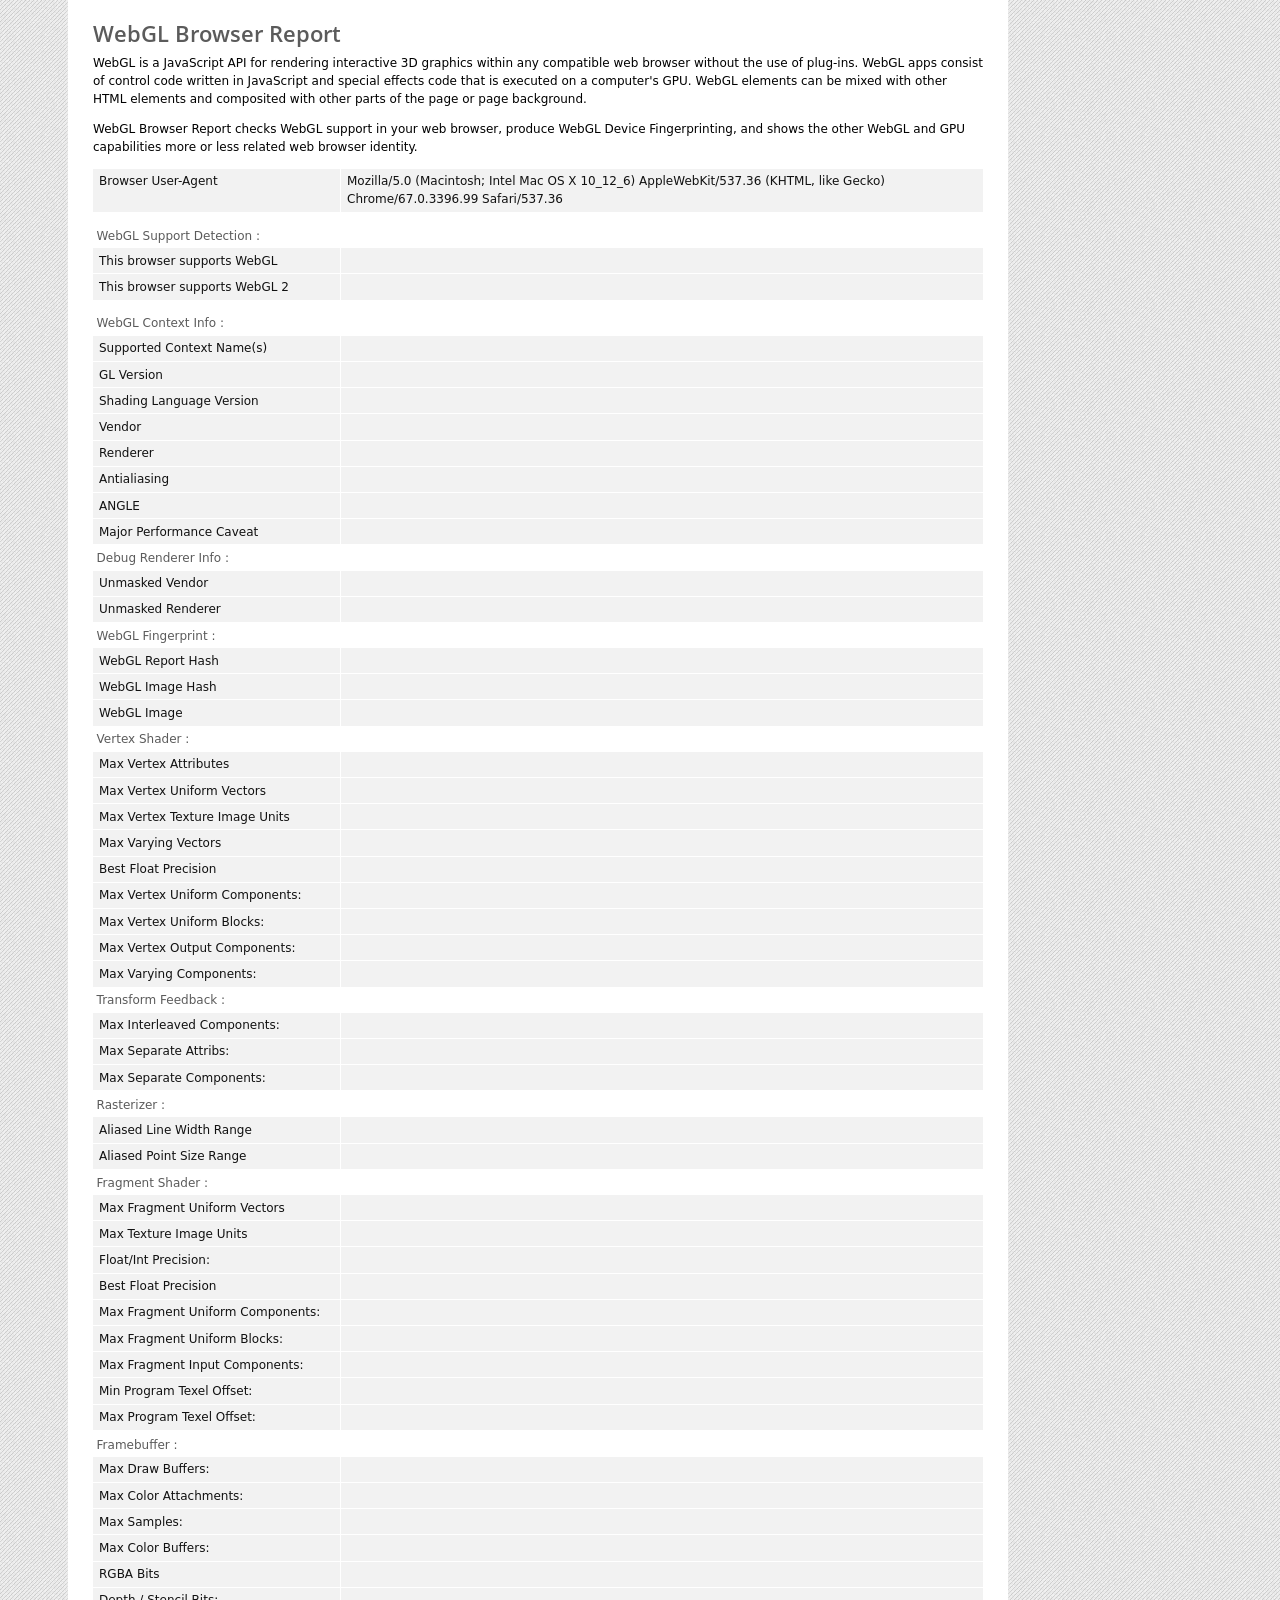
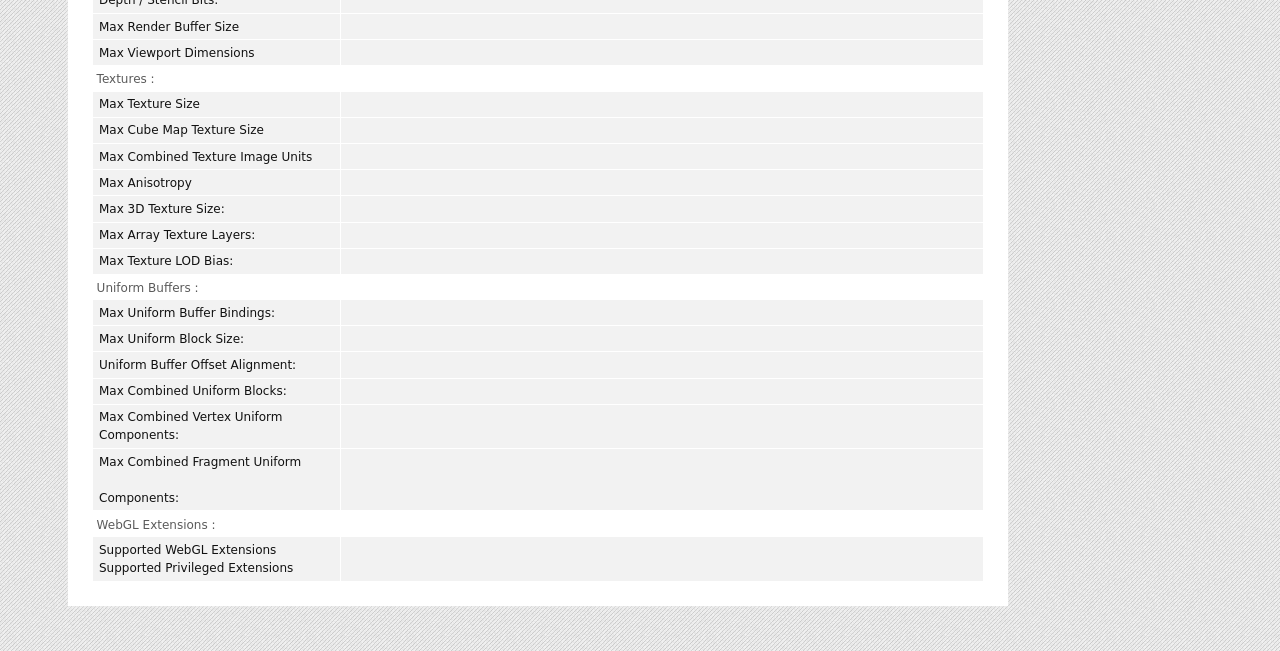
==== commit fe37681a: "JS code refactoring" ====
--- a/index.html
+++ b/index.html
@@ -1,12 +1,13 @@
 <!DOCTYPE html>
 <html lang="en">
+
 <head>
     <meta http-equiv="Content-Type" content="text/html; charset=utf-8" />
     <meta name="format-detection" content="telephone=no" />
     <title>WebGL Browser Report - WebGL Fingerprinting - WebGL 2 Test</title>
-    <meta name="description" content="WebGL Browser Report checks WebGL support in your web browser, produce WebGL Device Fingerprinting, and shows the other WebGL and GPU capabilities more or less related web browser identity."
+    <meta name="description" content="WebGL Browser Report checks WebGL support in your web browser, produce WebGL Device Fingerprinting, and shows the other WebGL and GPU capabilities more or less related web browser identity"
     />
-    <link type="text/css" rel="stylesheet" media="all" href="/css/style.css" />
+    <link type="text/css" rel="stylesheet" media="all" href="css/style.css" />
     <noscript>
         <style type="text/css">
             .JS td,
@@ -20,24 +21,33 @@
             }
         </style>
     </noscript>
-    <script>(function () { var a = '.noscript,.ns{display:none!important}.script{opacity:1}', b = document.head || document.getElementsByTagName('head')[0], c = document.createElement('style'); c.type = 'text/css'; c.styleSheet ? c.styleSheet.cssText = a : c.appendChild(document.createTextNode(a)); b.appendChild(c) })(); var glob = 1019849692, ping = "247171601"</script>
-    <script src="/js/jquery-1.12.4.min.js"></script>
-    <script src="/js/plugins.js"></script>
+    <script>
+        (function () {
+            var a = '.noscript,.ns{display:none!important}.script{opacity:1}'
+                , b = document.head || document.getElementsByTagName('head')[0]
+                , c = document.createElement('style');
+            c.type = 'text/css';
+            c.styleSheet
+                ? c.styleSheet.cssText = a
+                : c.appendChild(document.createTextNode(a));
+            b.appendChild(c)
+        })();
+        var glob = 1019849692, ping = "247171601"
+    </script>
+    <script src="js/jquery-1.12.4.min.js"></script>
+    <script src="js/plugins.js"></script>
+    <script src="js/md5.min.js"></script>
 </head>
 
 <body spellcheck="false">
     <div id="noise"></div>
     <div id="hand"></div>
     <div id="logo">
-        <a href="/" tabindex="-1">
             <strong>Web Browser Security Checklist for Identity Theft Protection</strong>
-        </a>
     </div>
     <div id="content">
         <header>
-            <h1 class="client-side">
-                <a href="/webgl">WebGL Browser Report</a>
-            </h1>
+            <h1 class="client-side">WebGL Browser Report</h1>
         </header>
         <textarea id="hash" class="n"></textarea>
         <p>WebGL is a JavaScript API for rendering interactive 3D graphics within any compatible web browser without the use
@@ -50,7 +60,8 @@
             <tr style="border-top:1px #fff solid">
                 <td title="navigator.userAgent">Browser User-Agent</td>
                 <td>Mozilla/5.0 (Macintosh; Intel Mac OS X 10_12_6) AppleWebKit/537.36 (KHTML, like Gecko) Chrome/67.0.3396.99
-                    Safari/537.36</td>
+                    Safari/537.36
+                </td>
             </tr>
         </table>
         <table class="webgl-table">
@@ -77,264 +88,351 @@
                 <tr>
                     <td>gl.copyBufferSubData</td>
                     <td id="n0"></td>
+                </tr>
                 <tr>
                     <td>gl.getBufferSubData</td>
                     <td id="n1"></td>
+                </tr>
                 <tr>
                     <td>gl.blitFramebuffer</td>
                     <td id="n2"></td>
+                </tr>
                 <tr>
                     <td>gl.framebufferTextureLayer</td>
                     <td id="n3"></td>
+                </tr>
                 <tr>
                     <td>gl.getInternalformatParameter</td>
                     <td id="n4"></td>
+                </tr>
                 <tr>
                     <td>gl.invalidateFramebuffer</td>
                     <td id="n5"></td>
+                </tr>
                 <tr>
                     <td>gl.invalidateSubFramebuffer</td>
                     <td id="n6"></td>
+                </tr>
                 <tr>
                     <td>gl.readBuffer</td>
                     <td id="n7"></td>
+                </tr>
                 <tr>
                     <td>gl.renderbufferStorageMultisample</td>
                     <td id="n8"></td>
+                </tr>
                 <tr>
                     <td>gl.texStorage2D</td>
                     <td id="n9"></td>
+                </tr>
                 <tr>
                     <td>gl.texStorage3D</td>
                     <td id="n10"></td>
+                </tr>
                 <tr>
                     <td>gl.texImage3D</td>
                     <td id="n11"></td>
+                </tr>
                 <tr>
                     <td>gl.texSubImage3D</td>
                     <td id="n12"></td>
+                </tr>
                 <tr>
                     <td>gl.copyTexSubImage3D</td>
                     <td id="n13"></td>
+                </tr>
                 <tr>
                     <td>gl.compressedTexImage3D</td>
                     <td id="n14"></td>
+                </tr>
                 <tr>
                     <td>gl.compressedTexSubImage3D</td>
                     <td id="n15"></td>
+                </tr>
                 <tr>
                     <td>gl.getFragDataLocation</td>
                     <td id="n16"></td>
+                </tr>
                 <tr>
                     <td>gl.uniform1ui</td>
                     <td id="n17"></td>
+                </tr>
                 <tr>
                     <td>gl.uniform2ui</td>
                     <td id="n18"></td>
+                </tr>
                 <tr>
                     <td>gl.uniform3ui</td>
                     <td id="n19"></td>
+                </tr>
                 <tr>
                     <td>gl.uniform4ui</td>
                     <td id="n20"></td>
+                </tr>
                 <tr>
                     <td>gl.uniform1uiv</td>
                     <td id="n21"></td>
+                </tr>
                 <tr>
                     <td>gl.uniform2uiv</td>
                     <td id="n22"></td>
+                </tr>
                 <tr>
                     <td>gl.uniform3uiv</td>
                     <td id="n23"></td>
+                </tr>
                 <tr>
                     <td>gl.uniform4uiv</td>
-                <td id="n24"></td>
+                    <td id="n24"></td>
+                </tr>
                 <tr>
                     <td>gl.uniformMatrix2x3fv</td>
                     <td id="n25"></td>
+                </tr>
                 <tr>
                     <td>gl.uniformMatrix3x2fv</td>
                     <td id="n26"></td>
+                </tr>
                 <tr>
                     <td>gl.uniformMatrix2x4fv</td>
                     <td id="n27"></td>
+                </tr>
                 <tr>
                     <td>gl.uniformMatrix4x2fv</td>
                     <td id="n28"></td>
+                </tr>
                 <tr>
                     <td>gl.uniformMatrix3x4fv</td>
                     <td id="n29"></td>
+                </tr>
                 <tr>
                     <td>gl.uniformMatrix4x3fv</td>
                     <td id="n30"></td>
+                </tr>
                 <tr>
                     <td>gl.vertexAttribI4i</td>
                     <td id="n31"></td>
+                </tr>
                 <tr>
                     <td>gl.vertexAttribI4iv</td>
                     <td id="n32"></td>
+                </tr>
                 <tr>
                     <td>gl.vertexAttribI4ui</td>
                     <td id="n33"></td>
+                </tr>
                 <tr>
                     <td>gl.vertexAttribI4uiv</td>
                     <td id="n34"></td>
+                </tr>
                 <tr>
                     <td>gl.vertexAttribIPointer</td>
                     <td id="n35"></td>
+                </tr>
                 <tr>
                     <td>gl.vertexAttribDivisor</td>
                     <td id="n36"></td>
+                </tr>
                 <tr>
                     <td>gl.drawArraysInstanced</td>
                     <td id="n37"></td>
+                </tr>
                 <tr>
                     <td>gl.drawElementsInstanced</td>
                     <td id="n38"></td>
+                </tr>
                 <tr>
                     <td>gl.drawRangeElements</td>
                     <td id="n39"></td>
+                </tr>
                 <tr>
                     <td>gl.drawBuffers</td>
                     <td id="n40"></td>
+                </tr>
                 <tr>
                     <td>gl.clearBufferiv</td>
                     <td id="n41"></td>
+                </tr>
                 <tr>
                     <td>gl.clearBufferuiv</td>
                     <td id="n42"></td>
+                </tr>
                 <tr>
                     <td>gl.clearBufferfv</td>
                     <td id="n43"></td>
+                </tr>
                 <tr>
                     <td>gl.clearBufferfi</td>
                     <td id="n44"></td>
+                </tr>
                 <tr>
                     <td>gl.createQuery</td>
                     <td id="n45"></td>
+                </tr>
                 <tr>
                     <td>gl.deleteQuery</td>
                     <td id="n46"></td>
+                </tr>
                 <tr>
                     <td>gl.isQuery</td>
                     <td id="n47"></td>
+                </tr>
                 <tr>
                     <td>gl.beginQuery</td>
                     <td id="n48"></td>
+                </tr>
                 <tr>
                     <td>gl.endQuery</td>
                     <td id="n49"></td>
+                </tr>
                 <tr>
                     <td>gl.getQuery</td>
                     <td id="n50"></td>
+                </tr>
                 <tr>
                     <td>gl.getQueryParameter</td>
                     <td id="n51"></td>
+                </tr>
                 <tr>
                     <td>gl.createSampler</td>
                     <td id="n52"></td>
+                </tr>
                 <tr>
                     <td>gl.deleteSampler</td>
                     <td id="n53"></td>
+                </tr>
                 <tr>
                     <td>gl.isSampler</td>
                     <td id="n54"></td>
+                </tr>
                 <tr>
                     <td>gl.bindSampler</td>
                     <td id="n55"></td>
+                </tr>
                 <tr>
                     <td>gl.samplerParameteri</td>
                     <td id="n56"></td>
+                </tr>
                 <tr>
                     <td>gl.samplerParameterf</td>
                     <td id="n57"></td>
+                </tr>
                 <tr>
                     <td>gl.getSamplerParameter</td>
                     <td id="n58"></td>
+                </tr>
                 <tr>
                     <td>gl.fenceSync</td>
                     <td id="n59"></td>
+                </tr>
                 <tr>
                     <td>gl.isSync</td>
                     <td id="n60"></td>
+                </tr>
                 <tr>
                     <td>gl.deleteSync</td>
                     <td id="n61"></td>
+                </tr>
                 <tr>
                     <td>gl.clientWaitSync</td>
                     <td id="n62"></td>
+                </tr>
                 <tr>
                     <td>gl.waitSync</td>
                     <td id="n63"></td>
-                <tr>
-                    <td>gl.getSyncParameter</td> 
+                </tr>
+                <tr>
+                    <td>gl.getSyncParameter</td>
                     <td id="n64"></td>
+                </tr>
                 <tr>
                     <td>gl.createTransformFeedback</td>
                     <td id="n65"></td>
+                </tr>
                 <tr>
                     <td>gl.deleteTransformFeedback</td>
                     <td id="n66"></td>
+                </tr>
                 <tr>
                     <td>gl.isTransformFeedback</td>
                     <td id="n67"></td>
+                </tr>
                 <tr>
                     <td>gl.bindTransformFeedback</td>
                     <td id="n68"></td>
+                </tr>
                 <tr>
                     <td>gl.beginTransformFeedback</td>
                     <td id="n69"></td>
+                </tr>
                 <tr>
                     <td>gl.endTransformFeedback</td>
                     <td id="n70"></td>
+                </tr>
                 <tr>
                     <td>gl.transformFeedbackVaryings</td>
                     <td id="n71"></td>
+                </tr>
                 <tr>
                     <td>gl.getTransformFeedbackVarying</td>
                     <td id="n72"></td>
+                </tr>
                 <tr>
                     <td>gl.pauseTransformFeedback</td>
                     <td id="n73"></td>
+                </tr>
                 <tr>
                     <td>gl.resumeTransformFeedback</td>
                     <td id="n74"></td>
+                </tr>
                 <tr>
                     <td>gl.bindBufferBase</td>
                     <td id="n75"></td>
+                </tr>
                 <tr>
                     <td>gl.bindBufferRange</td>
                     <td id="n76"></td>
+                </tr>
                 <tr>
                     <td>gl.getIndexedParameter</td>
                     <td id="n77"></td>
+                </tr>
                 <tr>
                     <td>gl.getUniformIndices</td>
                     <td id="n78"></td>
+                </tr>
                 <tr>
                     <td>gl.getActiveUniforms</td>
                     <td id="n79"></td>
+                </tr>
                 <tr>
                     <td>gl.getUniformBlockIndex</td>
                     <td id="n80"></td>
+                </tr>
                 <tr>
                     <td>gl.getActiveUniformBlockParameter</td>
                     <td id="n81"></td>
+                </tr>
                 <tr>
                     <td>gl.getActiveUniformBlockName</td>
                     <td id="n82"></td>
+                </tr>
                 <tr>
                     <td>gl.uniformBlockBinding</td>
                     <td id="n83"></td>
+                </tr>
                 <tr>
                     <td>gl.createVertexArray</td>
                     <td id="n84"></td>
+                </tr>
                 <tr>
                     <td>gl.deleteVertexArray</td>
                     <td id="n85"></td>
+                </tr>
                 <tr>
                     <td>gl.isVertexArray</td>
                     <td id="n86"></td>
+                </tr>
                 <tr>
                     <td>gl.bindVertexArray</td>
                     <td id="n87"></td>
@@ -767,12 +865,14 @@
                             OES_EGL_image_external; WEBGL_debug; WEBGL_dynamic_texture; WEBGL_multiview; WEBGL_subarray_uploads;
                             OES_depth24; WEBGL_debug_shader_precision; WEBGL_draw_elements_no_range_check; WEBGL_subscribe_uniform;
                             WEBGL_texture_from_depth_video; WEBGL_compressed_texture_es3; WEBGL_compressed_texture_astc_ldr;
-                            EXT_draw_buffers}</em>
+                            EXT_draw_buffers}
+                        </em>
                     </td>
                 </tr>
             </tbody>
         </table>
-        <script src="/js/webgl.js"></script>
+        <script src="js/webgl.js"></script>
     </div>
 </body>
+
 </html>
--- a/css/style.css
+++ b/css/style.css
@@ -1,385 +1,2209 @@
-@font-face{font-family:'Open Sans';src:url('/res/h.eot');src:url('[data-uri]') format('woff'),url('/res/h.eot?#iefix') format('embedded-opentype'),url('/res/h.ttf') format('truetype');font-weight:600;font-style:normal}
-body:not(#testbox){min-width:800px;font:normal 62.5%/1.5 "Verdana","DejaVu Sans","Droid Sans","Lucida Grande","Lucida Sans","Helvetica","Arial",sans-serif;background:#f5f5f5 url('/img/noise.png');background-image:url('[data-uri]')}
-body,ul,ol,li,select,img,.nopad{padding:0;margin:0}
-img{border:none}
-h1,h2,h3,h4,a strong{font-weight:600;font-family:"Open Sans","Calibri","Arial Black","Impact",sans-serif}
-h1,h2{font-size:2.2em;line-height:1em;margin:0 0 0.45em 0;padding-top:1em}
-h1,h2,h3,h4,h1 a,h2 a,h3 a,h4 a{color:#5b5b5b;text-decoration:none !important}
-h1 a:hover,h2 a:hover,h3 a:hover,h4 a:hover,
-h1 a:focus,h2 a:focus,h3 a:focus,h4 a:focus{color:#2b2b2b}
-h1 sup{position:absolute;margin:-5px 0 0 5px;font-size:0.7em;font-weight:normal}
-h2{font-size:2em;position:relative;padding-top:10px}
-h3,h4{font-size:1.6em;margin-bottom:0}
-footer,nav{margin:0!important;padding:0!important}
-h4{color:#7b7b7b}
-.js_hide_block{display:none}
-td h4{font-size:1.3em;color:#5b5b5b;padding:0}
-span.href:active,.href:hover,td a:hover,p a:hover,.warn a:hover,li a:hover,
-span.href:focus,.href:focus,td a:focus,p a:focus,.warn a:focus,li a:focus{text-decoration:none;color:#eee;background:#5b5b5b}
-span.href:active{background:#2b2b2b}
-p,#content .list{font-size:1.2em;margin-top:0.5em;/*text-align:justify*/}
-.list li p.short{margin-top:0.3em;font-size:1em}
-#content .list li{margin-left:20px}
-p sup{padding:0 2px}
-span.href,a,input{outline:none}
-span.href,a{color:#666}
-a.dot{border-bottom:1px #999 dotted}
-span.href{text-decoration:underline;cursor:hand;cursor:pointer}
-em{font-style:normal}
-input:focus,a:focus{outline:0}
-table{width:100%;color:#000;margin:0 0 1em 0;padding:0;border-collapse:collapse;table-layout:auto}
-table.nomrg{margin:0;border-bottom:1px #fff solid}
-table.nxmrg{margin-top:-1em}
-dt h4{font-size:1.4em}
-tr:first-child td{border-top:none}
-tr,td.bg{color:#111;background:#f2f2f2}
-td:first-child,td.first-child,td.fc{white-space:nowrap;width:5%;min-width:135px;border-right:1px #fff solid}
-table.wb td:first-child,table.wb td.first-child,table.wb td.fc,table.wball td,.wbthis{white-space:pre;white-space:-moz-pre-wrap;white-space:-hp-pre-wrap;white-space:-o-pre-wrap;white-space:-pre-wrap;white-space:pre-wrap;white-space:pre-line;word-wrap:break-word}
-td.nofc{min-width:inherit !important}
-td.nt{border-top:none}
-td.br{border-right:1px #fff solid}
-td.vb{vertical-align:bottom}
-td.nbsp3:after{content:"   "}
-td.nbsp6:after{content:"\0000a0\0000a0\0000a0\0000a0\0000a0\0000a0\0000a0"}
-td{font-size:1.2em;padding:0.3em 0.5em;vertical-align:top;border-top:1px #fff solid}
-.thead{background:none;white-space:nowrap}
-.thead.tpadd td{padding-top:1em}
-.thead.tbold td{font-weight:bold}
-.thead.tbold td h3{color:#404040}
-.thead td{padding-top:0.4em;padding-bottom:0.2em;padding-left:0.3em;color:#5b5b5b;border:none}
-.thead strong{font-weight:normal}
-.thead h3{display:inline;font:inherit;padding:0;margin:0}
-.thead h3:after{content:' :'}
-.center{text-align:center}
-#logo h1,#logo strong,.load{display:none}
-.load,#load{width:128px;height:15px;background:url('/img/load.gif') no-repeat;background-image:url('[data-uri]') !important}
-.warn{margin-bottom:1em;padding:12px 0 12px 38px;color:#555;font-size:1.2em;background:#eee url('/img/warn.png') no-repeat 14px 14px;background-image:url('[data-uri]') !important}
-h3.warn-help,h3.warn-help-locked,#comments{display:block;font-size:1.4em;cursor:pointer;margin-bottom:1em;text-decoration:underline !important}
-h3.warn-help-locked,#comments.comments-locked{cursor:auto;text-decoration:none!important}
-#comments:hover{text-decoration:none!important}
-h3.warn-help:hover,h3.warn-help-enabled{text-decoration:none !important}
-h3.warn-help a,h3.warn-help-locked,#comments{display:block;padding:12px 0 12px 38px;color:#333;background:#eee url('/img/help.png') no-repeat 14px 15px;background-image:url('[data-uri]') !important}
-h3.warn-help a:hover,h3.warn-help a:focus,h3.warn-help-enabled a,#comments.comments-locked,#comments:hover,#comments:focus{color:#000}
-#comments{background-image:url('[data-uri]') !important}
-h3.warn-help + div,h3.warn-help-locked + div{margin-bottom:25px}
-#warn-comments-nojs:after{content:' — Please enable JavaScript to view comments!'}
-#dsq_autoload{position:relative;width:100%;height:0}
-#dsq_autoload div{position:absolute;top:9px;margin-left:31%}
-#dsq_autoload span{font-weight:700;font-size:15px;color:#656c7a;font-family:"Helvetica Neue",arial,sans-serif}
-#dsq_autoload_input{cursor:pointer;margin-right:5px}
-#disqus_thread{overflow:hidden}
-#disqus_thread iframe{margin-bottom:-60px !important}
-#tcp{width:100%}
-#tcp #load,#tor-exit #load{margin-top:1px}
-#tcp iframe,#tor-exit iframe{padding:0;margin:0;height:18px;width:100%;vertical-align:middle;background:transparent}
-.absolute,#ab-rules{position:absolute;left:-3456px}
-#logo a{outline:none;display:block;position:relative;z-index:3;width:395px;height:70px;background:url('/img/logo.png') no-repeat 0 0;margin:20px 0 15px 92px}
-#logo a:hover,#logo a:focus{background-position:0 -70px;text-decoration:none !important}
-body.pinned #logo a{margin-left:340px}
-#hand{display:none;width:431px;height:472px;position:fixed;left:-25px;top:15px;z-index:1}
-#hand.hand_img{background:url('/img/hand.svg') 0 0 no-repeat}
-#hand.hand_img{background-image:url('[data-uri]') !important}
-#hand.pinned{display:block}
-#content{position:relative;max-width:890px;z-index:2;margin:0 10px 45px 68px;padding:0 25px 15px 25px;-webkit-box-shadow:0 0 3px 0 #ededed;-moz-box-shadow:0 0 3px 0 #ededed;box-shadow:0 0 3px 0 #ededed}
-body.pinned #content{margin-left:246px}
-#content,#nav-menu{background:#fff}
-#nav{position:fixed;left:0;bottom:0;text-align:left;z-index:3}
-#nav-hover>#nav-menu.css{width:24px;-moz-transition:width 0.25s ease;-webkit-transition:width 0.25s ease;-ms-transition:width 0.25s ease;transition:width 0.25s ease}
-body.pinned #nav-hover>#nav-menu.css, #nav-hover:hover>#nav-menu.css{width:200px}
-#nav-pin{margin:0 18px}
-#nav-pin,#nav-pin-submit{width:24px;height:24px}
-#nav-pin-submit{display:block;cursor:pointer;border:none;text-indent:-6789px;color:transparent;background:url('/img/pin.png') no-repeat 0 0;background-image:url('[data-uri]') !important;outline:none}
-#nav-pin-submit:hover,#nav-pin-submit:focus{background-position:0 -24px}
-#nav-pin-submit:active{padding:0;height:24px}
-#nav-menu{width:24px;padding:10px 12px;margin:10px 0 12px 10px;white-space:nowrap;overflow:hidden;-o-text-overflow:clip;text-overflow:clip}
-#nav-hover:hover>#nav-menu.bs,#nav-hover:focus>#nav-menu.bs{box-shadow:1px 1px 15px #ccc}
-#nav-menu ul{list-style-type:none}
-#nav-menu li{height:24px;margin-right:15px;padding:1px 0 1px 0;line-height:24px}
-#nav-menu .margin,li.margin{margin-bottom:14px}
-#nav-menu .margin-less,li.margin-less{margin-bottom:4px}
-#nav-menu a,#nav-menu span{font-size:1.3em;color:#5b5b5b;display:block;width:90%;height:100%;text-decoration:none;padding-left:36px}
-#nav-menu a:hover,#nav-menu a:focus{background:none;text-decoration:underline;color:#000}
-#nav-menu span{color:#000}
-body.pinned #nav-menu{width:200px}
-#nav-menu a,#nav-menu span,#index-table a{position:relative;overflow:hidden}
-#nav-menu a:before,#nav-menu span:before,#index-table a:before{content:' ';opacity:0.645;display:block;position:absolute;left:0;top:0;width:24px;height:24px;z-index:1}
-#nav-menu a:before,#nav-menu span:before,#index-table a:before,.sprite{background-repeat:no-repeat;background-image:url('/img/sprite.png?9188');background-image:url('[data-uri]') !important}
-#nav-menu a:hover:before,#nav-menu a:focus:before,#nav-menu span.this:before,.sprite:before,#index-table a:hover:before,#index-table a:focus:before{opacity:1}
-#index-table a:focus{text-decoration:underline !important}
-.ico-index:before{background-position:0 0}
-.ico-ip:before{background-position:0 -24px}
-.ico-javascript:before{background-position:0 -48px}
-.ico-geo:before{background-position:0 -72px}
-.ico-webgl:before{background-position:0 -96px}
-.ico-flash:before{background-position:0 -120px}
-.ico-fonts:before{background-position:0 -144px}
-.ico-proxy:before{background-position:0 -168px}
-.ico-preferences:before{background-position:0 -192px}
-.ico-java:before{background-position:0 -216px}
-.ico-canvas:before{background-position:0 -264px}
-.ico-silverlight:before{background-position:0 -288px}
-.ico-features:before{background-position:0 -312px}
-.ico-webrtc:before{background-position:0 -336px}
-.ico-more:before{background-position:0 -360px}
-#footer{position:absolute;bottom:-37px;margin:0;left:1px;padding:0 3px;font-size:10px;text-align:left;width:265px;color:#5b5b5b}/*245px*/
-#index ol,#index ul{font-size:1.2em;list-style-position:inside;margin-bottom:10px}
-#index-table h4{margin-top:10px;font-size:1.6em;height:24px}
-#index-table a{padding-left:30px;height:24px;display:block}
-#index-table a:hover,#index-table a:focus{color:#000;background:none}
-#index-table p{background:#f5f5f5;padding:15px;margin-bottom:0;text-align:justify}
-#index-table td,#index-table td:first-child{width:50% !important;font-size:1em;white-space:normal;padding-right:10px !important}
-#index-table tr{background:none;font-size:1em}
-#applet{margin-top:-36px;right:20px;position:absolute}
-#canvas-img{border:1px #F2F2F2 solid;width:220px;height:25px}
-#java-iface td:first-child,#java-iface td.first-child{width:10%}
-#java-iface td{width:10% !important;border-right:1px #fff solid;white-space:nowrap}
-#map-td{padding:1px}
-#map-canvas{width:100%;height:400px}
-#geo-canvas{width:100%;height:400px;margin:5px 0 10px 0}
-#map-form input{padding:0;margin:0}
-#map-line{font-size:1.1em;vertical-align:middle;padding-right:0}
-#geo-content tr.thead{display:table-row}
-#geo-desc #load{width:0}
-#geo-desc input{margin:0 3px 0 8px}
-#geo-desc .bg{max-width:340px;padding-right:25px}
-#geo-click.pointer{cursor:pointer}
-label,#prefs input{cursor:pointer}
-#prefs ul{font-size:1.2em;margin:0;padding:2px;list-style-type:none}
-#prefs li{background:#eee;border-top:1px #fff solid;margin:1px 0;padding:3px}
-#prefs-form label{display:inline-block;min-width:90%}
-#prefs input.checkbox{margin-left:6px;margin-right:8px}
-#prefs-buttons{margin:3.5em 0.5em 6.5em;position:relative}
-#prefs-buttons div.left,#prefs-buttons div.right{position:absolute}
-#prefs-buttons div.left{left:0}
-#prefs-buttons div.right{right:0}
-#prefs-buttons input{height:24px;padding:0 0 0 28px;margin:0;border:none;text-align:left;color:#6b6b6b;font-size:1.8em;font-weight:bold}
-#validator,#prefs-validator{font-size:1.1em;color:#ef2129;font-weight:bold}
-#prefs-validator{position:absolute;margin:-2.5em auto 0 auto;width:100%;text-align:center}
-#noscript-validator{-webkit-animation:fadein 300ms;-moz-animation:fadein 300ms;-ms-animation:fadein 300ms;-o-animation:fadein 300ms;animation:fadein 300ms}
-@keyframes fadein{from{opacity:0}to{opacity:1}}
-@-moz-keyframes fadein{from{opacity:0}to{opacity:1}}
-@-webkit-keyframes fadein{from{opacity:0}to{opacity:1}}
-@-ms-keyframes fadein{from{opacity:0}to{opacity:1}}
-@-o-keyframes fadein{from{opacity:0}to{opacity:1}}
-#prefs-buttons input:active{margin:1px;padding:0 0 0 28px !important}
-#prefs-reset{background-position:0 -384px;background-color:#fff}
-#prefs-save{background-position:0 -408px;background-color:#fff}
-code,.code,.mono{font:1.2em/1.3 normal Lucida Console,Liberation Mono,DejaVu Sans Mono,Bitstream Vera Sans Mono,monospace}
-.mono{font:1.3em/1.3 normal Lucida Console,Liberation Mono,DejaVu Sans Mono,Bitstream Vera Sans Mono,monospace;padding-top:5px}
-code{border:1px #ccc solid;padding:2px 3px 0 3px;font-size:1em}
-.code{list-style:decimal-leading-zero inside;border:3px #eee solid;padding:3px}
-.code li{white-space:pre-wrap;color:#9b9b9b;word-wrap:break-word}
-.code li.odd{background:#fafafa}
-.code span{color:#333;padding-left:3px}
-.code .z{color:#069 !important;padding:0}
-.code .x{color:blue !important;padding:0}
-.code .c{color:#008200 !important;padding:0}
-.code .v{color:gray !important;padding:0}
-.code .b{color:#7D1616 !important;padding:0}
-#fonts-swf{position:relative}
-#fonts-swf object{position:absolute;width:160px;height:42px;top:0;left:0}
-#fonts table td:nth-child(2){width:95%}
-.fonts-output{position:relative;height:110px}
-.fonts-output textarea{tab-size:4;-moz-tab-size:4;-ms-tab-size:4;resize:both;border:1px #A9A9A9 solid;position:absolute;min-height:100px;min-width:99%;background:#fefefe}
-#fonts-utf-testbox{font:initial}
-#fonts-utf-testbox div{text-align:center}
-#fonts-utf-testbox span{font-size:10000%;background-color:#ddd}
-.webgl-table{margin-bottom:10px}
-.webgl-table tbody.w1,.webgl-table tbody.w2{border-top:1px #fff solid;border-bottom:1px #fff solid}
-.webgl-table td:first-child{min-width:235px}
-#webgl2-tbody{border-top:1px #d2d2d2 solid}
-.webgl2-more-func{padding:0;height:24px}
-.webgl2-more-func span{padding:0.3em 0.5em}
-.webgl2-more-func input{height:24px; line-height:16px;display:inline-block;margin:0 0 0 2px;position:relative;cursor:pointer}
-#webgl-table td sup{vertical-align:top;display:inline-block;margin-top:-2px}
-#webgl-img canvas{background:#7F7F7F;border-radius:5px}
-.w2.w2only td:nth-child(2):before{content:" WebGL 2 Only";font-weight:normal;font-size:0.9em;color:#aaa;float:right}
-.w1.w1only td:nth-child(2):before{content:" WebGL 1 Only";font-weight:normal;font-size:0.9em;color:#aaa;float:right}
-.w_privileged:before{content:"! ";font-weight:bold;color:red}
-#dnt-table{margin-bottom:20px}
-#dnt-table .r{width:50%}
-#dnt-table .t{padding-top:10px}
-.good,.bad,.unknown,.true,.false{font-family:"Verdana","Segoe UI Symbol","DejaVu Sans";font-weight:bold;color:#8B0000;display:block;float:left;width:10px;padding-right:0.5em;text-align:center}
-.good,.true{color:#3CB371}
-.bad,.false{color:red}
-.JS table#dnt-table{opacity:1}
-.country-flag,.f{background-repeat:no-repeat;background-position:-1px -3px;padding-left:27px;float:left}
-.warn_m{margin-bottom:0;margin-top:1em}
-.off tr,tr.off td{word-wrap:break-word!important;word-break:break-all!important;white-space:normal!important}
-.o{color:#808080;background:#f5f6f5}
-.script,.opac{opacity:0.5}
-.flag{width:24px;height:24px;letter-spacing:14px}
-.nobg{background:none !important}
-.break{max-width:500px;word-break:break-all;word-wrap:break-word}
-.i{font-style:italic}
-.undef td:nth-child(2):before{content:"undefined "}
-#nrl{position:absolute;width:300px;right:-312px;margin-top:365px;height:250px}/*115px*/
-#nrl-2{position:absolute;width:300px;right:-312px;margin-top:377px;height:250px}
-#lookup-form{position:absolute;top:-46px;right:0}
-#lookup-form ul{list-style-type:none}
-#lookup-form li{float:left;padding:0;margin:0}
-#lookup-form .ping{border:1px #bbb solid;font-size:2em;margin:0;padding:4px;height:24px;width:200px;padding-right:32px;-moz-transition:width 0.1s ease;-webkit-transition:width 0.1s ease;-ms-transition:width 0.1s ease;transition:width 0.1s ease}
-#lookup-form .ping.lookup-hover{color:#999}
-@media(min-width: 888px){#lookup-form .ping:focus{width:300px}}
-#lookup-submit{background-position:0 -240px;display:block;width:24px;height:24px;border:none;margin:5px 5px 6px 6px;padding:0;cursor:pointer;right:0;position:absolute;opacity:0.545}
-#lookup-submit:hover,#lookup-submit:focus{opacity:1}
-#lookup-submit:active{margin-right:7px}
-#lookup-form :-moz-placeholder{color:#777}
-#lookup-form ::-moz-placeholder{color:#777}
-#lookup-form :-ms-input-placeholder{color:#aaa}
-#lookup-form ::-ms-input-placeholder{color:#aaa}
-.help{cursor:help}
-.n,.none{display:none;position:absolute;left:-3456px}
-.twwt,.twwt a{display:block;width:77px;height:28px;color:transparent}
-.twwt{position:absolute;top:-34px;width:77px;height:28px;cursor:pointer;background:url('/img/twwt.png');background-repeat:no-repeat;background-image:url('[data-uri]') !important}
-.twwt{right:6px}
-.twwt:hover,.twwt:focus{background-position:0 -28px}
-.twwt:active{background-position:0 -56px}
-.twwt.foot{top:inherit !important;bottom:-34px}
-.nojs{opacity:1 !important}
-.nobrd{border:none !important}
-#canvas-table td,#canvas-table th{border-right:1px #fff solid !important}
-#canvas-table td:first-child{min-width:inherit}
-#canvas-table td.r{border-right:12px #fff solid !important}
-#canvas-table td.t,#canvas-png td.t{border-top:1px #fff solid !important}
-#canvas-png td.t div{word-break:break-all;word-wrap:break-word}
-#canvas-table td.t{border-bottom:3px #fff solid}
-#canvas-table td.th{background:#fff;padding-top:0.4em;padding-left:0.3em;color:#5b5b5b;border:none}
-#canvas-table td.th h3{display:inline;font:inherit;padding:0;margin:0}
-#canvas-table td.th h3:after{content:' :'}
-#canvas-warn-browser{padding-right:10px}
-#tor-exit-policy div{overflow-y:scroll}
-#tor-exit-policy span{min-height:108px;height:108px;display:block;text-align:left;padding-left:10px}
-.tor-flag{float:left;width:16px;height:16px;margin-right:6px;cursor:pointer;opacity:0.625;background:url('/img/tor-flag-sprite.png') no-repeat;background-image:url('[data-uri]') !important}
-.tor-flag:hover,.tor-flag:focus{opacity:1}
-.tor-flag.authority{background-position:0 0}
-.tor-flag.baddirectory{background-position:-16px 0}
-.tor-flag.badexit{background-position:-32px 0}
-.tor-flag.exit{background-position:-48px 0}
-.tor-flag.fast{background-position:-64px 0}
-.tor-flag.guard{background-position:-80px 0}
-.tor-flag.hsir{background-position:-96px 0}
-.tor-flag.named{background-position:-112px 0}
-.tor-flag.running{background-position:-128px 0}
-.tor-flag.stable{background-position:-144px 0}
-.tor-flag.unnamed{background-position:-160px 0}
-.tor-flag.v2dir{background-position:-176px 0}
-.tor-flag.v3dir{background-position:-192px 0}
-.tor-flag.valid{background-position:-208px 0}
-#ft-form ul{list-style-type:none}
-#ft-form li{float:left}
-#ft-input{min-width:360px;height:30px;vertical-align:top;margin:0;padding:3px;margin:0 3px;line-height:30px;border:1px #9b9b9b solid;font-size:2em;color:#9b9b9b}
-#ft-input:hover,#ft-input:focus{color:#5b5b5b}
-#ft-input::-ms-clear{display:none}
-#ft-answerb{color:#7b7b7b}
-#ft-answer{font-size:1.2em;color:#5b5b5b;padding-left:10px}
-#ft-table tr.row td:nth-child(1){width:245px !important;min-width:245px !important}
-#ft-table tr.row td:nth-child(2){width:5%;min-width:90px;border-right:1px #fff solid}
-#ft-table tr.row:hover,#ft-table tr.row:focus{background:#5b5b5b;color:#F2F2F2}
-#ft-table tr.row:hover span,#ft-table tr.row:focus span{color:#fff}
-#ft-table h4{margin-top:15px}
-#ft-table tr.results h4{color:#000}
-#ft-table a.h0,#ft-table a.h1,#ft-table a.h2,#ft-table a.h3{margin:1px 5px 0 0;text-decoration:none;font-weight:normal;font-style:normal;width:16px;height:16px;display:block;float:right;position:relative;z-index:100;display:none}
-#ft-table a.h3{margin-right:0}
-#ft-table tr.row:hover a.h0,#ft-table tr.row:hover a.h1,#ft-table tr.row:hover a.h2,#ft-table tr.row:hover a.h3,
-#ft-table tr.row:focus a.h0,#ft-table tr.row:focus a.h1,#ft-table tr.row:focus a.h2,#ft-table tr.row:focus a.h3{display:block;cursor:pointer;background:url('/img/ft-sprite.png') 0 0 no-repeat;background-image:url('[data-uri]') !important}
-#ft-table tr.row:hover a.h0,#ft-table tr.row:focus a.h0{background-position:0 0}
-#ft-table tr.row:hover a.h1,#ft-table tr.row:focus a.h1{background-position:-16px 0}
-#ft-table tr.row:hover a.h2,#ft-table tr.row:focus a.h2{background-position:-32px 0}
-#ft-table tr.row:hover a.h3,#ft-table tr.row:focus a.h3{background-position:-48px 0}
-#ft-table tr.row a.h0:hover,#ft-table tr.row a.h0:focus{background-position:0 -16px}
-#ft-table tr.row a.h1:hover,#ft-table tr.row a.h1:focus{background-position:-16px -16px}
-#ft-table tr.row a.h2:hover,#ft-table tr.row a.h2:focus{background-position:-32px -16px}
-#ft-table tr.row a.h3:hover,#ft-table tr.row a.h3:focus{background-position:-48px -16px}
-#ft-table a.h0:hover:before,#ft-table a.h1:hover:before,#ft-table a.h2:hover:before,#ft-table a.h3:hover:before,
-#ft-table a.h0:focus:before,#ft-table a.h1:focus:before,#ft-table a.h2:focus:before,#ft-table a.h3:focus:before{display:block}
-#ft-table a.h0:before,#ft-table a.h1:before,#ft-table a.h2:before,#ft-table a.h3:before{display:none;padding-left:20px;position:absolute;top:0;white-space:nowrap;line-height:16px;color:#cbcbcb;background:#5b5b5b}
-#ft-table a.h0:before{content:'Specification';right:23px}
-#ft-table a.h1:before{content:'Tutorial';right:44px}
-#ft-table a.h2:before{content:'Compatibility';right:65px}
-#ft-table a.h3:before{content:'Detector Sources';right:86px}
-#ft-keyword em{font-weight:normal}
-#fl_swf,#sl-obj{position:relative}
-#fl_swf div,#sl-obj div{position:absolute;top:0;right:0}
-#fl_swf object,#sl-info-xap{border:1px red solid;position:absolute;width:320px;height:42px;top:0;right:0}
-#flash_ip_swf{position:relative}
-#flash_ip_swf object{position:absolute;width:160px;height:42px;top:0;left:0}
-#flash_ip_tcp .load{display:inline-block;position:absolute;margin-top:2px}
-#crc-verdict-ua,#crc-verdict-os{font-weight:bold}
-#rtc_local td{font-size:1em}
-.rtc-flag{margin-right:8px}
-#rtc_pt{padding-top:5px}
-#rtc_progress{width:99%;color:#999;text-shadow:2px 2px 2px #fff}
-#rtc_nat_td div{resize:vertical;overflow-y:scroll}
-#rtc_nat{max-height:72px;display:block;text-align:left}
-#rtc_click{height:24px}
-.rtc-form{padding:0 3px;height:24px}
-.rtc-form input{display:inline-block;margin:0;position:relative;cursor:pointer}
-#rtc_device_ids{white-space:pre-wrap;word-wrap:break-word}
-#working_area{width:100%;height:100%;position:absolute;left:0;top:0}
-span.glob.loaded{position:absolute;left:125px}
-#f_ext,#perm-tbody{border-top:1px #fff solid}
-#jspick1,#jspick2{cursor:pointer;width:175px;height:24px;line-height:14px;color:#666}
-#jspick1.chk,#jspick2.chk{font-weight:bold;color:#222}
-#jspick{margin-bottom:1em}
-.js-table td:first-child{min-width:190px}
-#js-screen{margin-bottom:0}
-#screen_more{position:relative}
-#screen_tbody{border-top:1px #d2d2d2 solid}
-#dns{position:relative}
-#dns div.load{position:absolute;display:block;top:4px}
-#dns.td_out,#dns table.table_in{padding:0 !important;margin:0 !important}
-#dns table.table_in{padding:0 !important;margin:0 !important}
-#dns td.td_in{font-size:1em}
-#dns .th{color:#5b5b5b}
-#whois-ip{margin-top:1.5em}
-#whois-ip div{display:inline;font-family:Lucida Console,Liberation Mono,DejaVu Sans Mono,Bitstream Vera Sans Mono,monospace;white-space:pre-wrap;white-space:-moz-pre-wrap;white-space:-pre-wrap;white-space:-o-pre-wrap;word-wrap:break-word}
-#whois-ip-request .load{display:block}
-#ff-prefs td:first-child,#ff-summary td:first-child{min-width:170px}
-#ff-prefs td.th{color:#5b5b5b}
-#ff-tables table{table-layout:fixed;font-size:0.95em;font-size:1em}
-.log{margin:4px 0 10px 0}
-.log li{display:inline-block;background:#f2f2f2;font-size:1.2em;padding:8px 8px 3px 8px;width:20%;max-width:160px;border-top:2px #fff solid !important;border-right:2px #fff solid !important;position:relative}
-.log li{position:relative}
-.log li a{display:block;position:absolute;width:100%;height:100%;top:0;left:0;z-index:2}
-.log li a:hover,.log li a:focus{background:none}
-.log li span{display:block;position:absolute;top:12px;left:42px;z-index:1}
-.log li div,.log li img,.ds{display:inline-block;width:24px;height:24px;margin:0;padding:0}
-.log li span.nf{left:18px}
-.log li span.nf em{padding-right:12px}
-#log-out li{background:#F8F8F8 !important}
-.log li:hover,#log-out li:hover,.log li:focus,#log-out li:focus{background:#e3e3e3 !important}
-#log-out li{-webkit-filter:grayscale(100%);filter:grayscale(100%)}
-#log-out li:hover,#log-out li:focus{-webkit-filter:grayscale(0%);filter:grayscale(0%)}
-#log-load{display:inline-block;margin:17px 0 10px 15px}
-#tpc .load,#trp .load{display:block;margin-top:1px}
-#rects-table .br2{border-right:12px #fff solid !important}
-#rects-table td:first-child{min-width:inherit;width:inherit !important}
-#rects-table .thead td{padding-left:0.8em}
-#rects-table td.th{background:#fff;padding-top:0.4em;padding-left:0.3em;color:#5b5b5b;border:none}
-#rects-table td.th h3{display:inline;font:inherit;padding:0;margin:0}
-#rects-table td.th h3:after{content:' :'}
-#rects-block{max-width:99%;height:235px;border:2px #eee solid;margin-bottom:20px}
-#rects-iframe{border:none;width:100%;height:235px}
-#rects-fp .mono em{padding-right:8px;font-style:normal}
-.upper{text-transform:uppercase}
-#css_table{width:100%;clear:both;display:inline-block}
-#css_table table.css_col{width:49%;float:right;margin:0 0 1% 0}
-#css_table table.css_col.css_col_left{float:left;margin:0 0 1% 0}
-#css_table table.css_col td:nth-child(1){width:44%;padding-right:15px;min-width:44%}
-#css_table .br2{border-right:12px #fff solid !important}
-#css_table .w{background:#fff}
-.clear-content:before,.clear-content:after{display:none}
-.emoji{display:inline-block;font-size:2em}
+@font-face {
+  font-family: 'Open Sans';
+  src: url('/res/h.eot');
+  src: url('[data-uri]') format('woff'),url('/res/h.eot?#iefix') format('embedded-opentype'),url('/res/h.ttf') format('truetype');
+  font-weight: 600;
+  font-style: normal;
+}
+
+body:not(#testbox) {
+  min-width: 800px;
+  font: normal 62.5%/1.5 "Verdana", "DejaVu Sans", "Droid Sans", "Lucida Grande", "Lucida Sans", "Helvetica", "Arial", sans-serif;
+  background: #f5f5f5 url('../img/noise.png');
+  background-image: url('[data-uri]');
+}
+
+body,
+ul,
+ol,
+li,
+select,
+img,
+.nopad {
+  padding: 0;
+  margin: 0;
+}
+
+img {
+  border: none;
+}
+
+h1,
+h2,
+h3,
+h4,
+a strong {
+  font-weight: 600;
+  font-family: "Open Sans","Calibri","Arial Black","Impact",sans-serif;
+}
+
+h1,
+h2 {
+  font-size: 2.2em;
+  line-height: 1em;
+  margin: 0 0 0.45em 0;
+  padding-top: 1em;
+}
+
+h1,
+h2,
+h3,
+h4,
+h1 a,
+h2 a,
+h3 a,
+h4 a {
+  color: #5b5b5b;
+  text-decoration: none !important;
+}
+
+h1 a:hover,
+h2 a:hover,
+h3 a:hover,
+h4 a:hover,
+h1 a:focus,
+h2 a:focus,
+h3 a:focus,
+h4 a:focus {
+  color: #2b2b2b;
+}
+
+h1 sup {
+  position: absolute;
+  margin: -5px 0 0 5px;
+  font-size: 0.7em;
+  font-weight: normal;
+}
+
+h2 {
+  font-size: 2em;
+  position: relative;
+  padding-top: 10px;
+}
+
+h3,
+h4 {
+  font-size: 1.6em;
+  margin-bottom: 0;
+}
+
+footer,
+nav {
+  margin: 0 !important;
+  padding: 0 !important;
+}
+
+h4 {
+  color: #7b7b7b;
+}
+
+.js_hide_block {
+  display: none;
+}
+
+td h4 {
+  font-size: 1.3em;
+  color: #5b5b5b;
+  padding: 0;
+}
+
+span.href:active,
+.href:hover,
+td a:hover,
+p a:hover,
+.warn a:hover,
+li a:hover,
+span.href:focus,
+.href:focus,
+td a:focus,
+p a:focus,
+.warn a:focus,
+li a:focus {
+  text-decoration: none;
+  color: #eee;
+  background: #5b5b5b;
+}
+
+span.href:active {
+  background: #2b2b2b;
+}
+
+p,
+#content .list {
+  font-size: 1.2em;
+  margin-top: 0.5em;/*text-align:justify*/
+}
+
+.list li p.short {
+  margin-top: 0.3em;
+  font-size: 1em;
+}
+
+#content .list li {
+  margin-left: 20px;
+}
+
+p sup {
+  padding: 0 2px;
+}
+
+span.href,
+a,
+input {
+  outline: none;
+}
+
+span.href,
+a {
+  color: #666;
+}
+
+a.dot {
+  border-bottom: 1px #999 dotted;
+}
+
+span.href {
+  text-decoration: underline;
+  cursor: hand;
+  cursor: pointer;
+}
+
+em {
+  font-style: normal;
+}
+
+input:focus,
+a:focus {
+  outline: 0;
+}
+
+table {
+  width: 100%;
+  color: #000;
+  margin: 0 0 1em 0;
+  padding: 0;
+  border-collapse: collapse;
+  table-layout: auto;
+}
+
+table.nomrg {
+  margin: 0;
+  border-bottom: 1px #fff solid;
+}
+
+table.nxmrg {
+  margin-top: -1em;
+}
+
+dt h4 {
+  font-size: 1.4em;
+}
+
+tr:first-child td {
+  border-top: none;
+}
+
+tr,
+td.bg {
+  color: #111;
+  background: #f2f2f2;
+}
+
+td:first-child,
+td.first-child,
+td.fc {
+  white-space: nowrap;
+  width: 5%;
+  min-width: 135px;
+  border-right: 1px #fff solid;
+}
+
+table.wb td:first-child,
+table.wb td.first-child,
+table.wb td.fc,
+table.wball td,
+.wbthis {
+  white-space: pre;
+  white-space: -moz-pre-wrap;
+  white-space: -hp-pre-wrap;
+  white-space: -o-pre-wrap;
+  white-space: -pre-wrap;
+  white-space: pre-wrap;
+  white-space: pre-line;
+  word-wrap: break-word;
+}
+
+td.nofc {
+  min-width: inherit !important;
+}
+
+td.nt {
+  border-top: none;
+}
+
+td.br {
+  border-right: 1px #fff solid;
+}
+
+td.vb {
+  vertical-align: bottom;
+}
+
+td.nbsp3:after {
+  content: "   ";
+}
+
+td.nbsp6:after {
+  content: "\0000a0\0000a0\0000a0\0000a0\0000a0\0000a0\0000a0";
+}
+
+td {
+  font-size: 1.2em;
+  padding: 0.3em 0.5em;
+  vertical-align: top;
+  border-top: 1px #fff solid;
+}
+
+.thead {
+  background: none;
+  white-space: nowrap;
+}
+
+.thead.tpadd td {
+  padding-top: 1em;
+}
+
+.thead.tbold td {
+  font-weight: bold;
+}
+
+.thead.tbold td h3 {
+  color: #404040;
+}
+
+.thead td {
+  padding-top: 0.4em;
+  padding-bottom: 0.2em;
+  padding-left: 0.3em;
+  color: #5b5b5b;
+  border: none;
+}
+
+.thead strong {
+  font-weight: normal;
+}
+
+.thead h3 {
+  display: inline;
+  font: inherit;
+  padding: 0;
+  margin: 0;
+}
+
+.thead h3:after {
+  content: ' :';
+}
+
+.center {
+  text-align: center;
+}
+
+#logo h1,
+#logo strong,
+.load {
+  display: none;
+}
+
+.load,
+#load {
+  width: 128px;
+  height: 15px;
+  background: url('../img/load.gif') no-repeat;
+  background-image: url('[data-uri]') !important;
+}
+
+.warn {
+  margin-bottom: 1em;
+  padding: 12px 0 12px 38px;
+  color: #555;
+  font-size: 1.2em;
+  background: #eee url('../img/warn.png') no-repeat 14px 14px;
+  background-image: url('[data-uri]') !important;
+}
+
+h3.warn-help,
+h3.warn-help-locked,
+#comments {
+  display: block;
+  font-size: 1.4em;
+  cursor: pointer;
+  margin-bottom: 1em;
+  text-decoration: underline !important;
+}
+
+h3.warn-help-locked,
+#comments.comments-locked {
+  cursor: auto;
+  text-decoration: none !important;
+}
+
+#comments:hover {
+  text-decoration: none !important;
+}
+
+h3.warn-help:hover,
+h3.warn-help-enabled {
+  text-decoration: none !important;
+}
+
+h3.warn-help a,
+h3.warn-help-locked,
+#comments {
+  display: block;
+  padding: 12px 0 12px 38px;
+  color: #333;
+  background: #eee url('../img/help.png') no-repeat 14px 15px;
+  background-image: url('[data-uri]') !important;
+}
+
+h3.warn-help a:hover,
+h3.warn-help a:focus,
+h3.warn-help-enabled a,
+#comments.comments-locked,
+#comments:hover,
+#comments:focus {
+  color: #000;
+}
+
+#comments {
+  background-image: url('[data-uri]') !important;
+}
+
+h3.warn-help + div,
+h3.warn-help-locked + div {
+  margin-bottom: 25px;
+}
+
+#warn-comments-nojs:after {
+  content: ' — Please enable JavaScript to view comments!';
+}
+
+#dsq_autoload {
+  position: relative;
+  width: 100%;
+  height: 0;
+}
+
+#dsq_autoload div {
+  position: absolute;
+  top: 9px;
+  margin-left: 31%;
+}
+
+#dsq_autoload span {
+  font-weight: 700;
+  font-size: 15px;
+  color: #656c7a;
+  font-family: "Helvetica Neue",arial,sans-serif;
+}
+
+#dsq_autoload_input {
+  cursor: pointer;
+  margin-right: 5px;
+}
+
+#disqus_thread {
+  overflow: hidden;
+}
+
+#disqus_thread iframe {
+  margin-bottom: -60px !important;
+}
+
+#tcp {
+  width: 100%;
+}
+
+#tcp #load,
+#tor-exit #load {
+  margin-top: 1px;
+}
+
+#tcp iframe,
+#tor-exit iframe {
+  padding: 0;
+  margin: 0;
+  height: 18px;
+  width: 100%;
+  vertical-align: middle;
+  background: transparent;
+}
+
+.absolute,
+#ab-rules {
+  position: absolute;
+  left: -3456px;
+}
+
+#logo a {
+  outline: none;
+  display: block;
+  position: relative;
+  z-index: 3;
+  width: 395px;
+  height: 70px;
+  background: url('../img/logo.png') no-repeat 0 0;
+  margin: 20px 0 15px 92px;
+}
+
+#logo a:hover,
+#logo a:focus {
+  background-position: 0 -70px;
+  text-decoration: none !important;
+}
+
+body.pinned #logo a {
+  margin-left: 340px;
+}
+
+#hand {
+  display: none;
+  width: 431px;
+  height: 472px;
+  position: fixed;
+  left: -25px;
+  top: 15px;
+  z-index: 1;
+}
+
+#hand.hand_img {
+  background: url('../img/hand.svg') 0 0 no-repeat;
+}
+
+#hand.hand_img {
+  background-image: url('[data-uri]') !important;
+}
+
+#hand.pinned {
+  display: block;
+}
+
+#content {
+  position: relative;
+  max-width: 890px;
+  z-index: 2;
+  margin: 0 10px 45px 68px;
+  padding: 0 25px 15px 25px;
+  -webkit-box-shadow: 0 0 3px 0 #ededed;
+  -moz-box-shadow: 0 0 3px 0 #ededed;
+  box-shadow: 0 0 3px 0 #ededed;
+}
+
+body.pinned #content {
+  margin-left: 246px;
+}
+
+#content,
+#nav-menu {
+  background: #fff;
+}
+
+#nav {
+  position: fixed;
+  left: 0;
+  bottom: 0;
+  text-align: left;
+  z-index: 3;
+}
+
+#nav-hover > #nav-menu.css {
+  width: 24px;
+  -moz-transition: width 0.25s ease;
+  -webkit-transition: width 0.25s ease;
+  -ms-transition: width 0.25s ease;
+  transition: width 0.25s ease;
+}
+
+body.pinned #nav-hover > #nav-menu.css,
+#nav-hover:hover > #nav-menu.css {
+  width: 200px;
+}
+
+#nav-pin {
+  margin: 0 18px;
+}
+
+#nav-pin,
+#nav-pin-submit {
+  width: 24px;
+  height: 24px;
+}
+
+#nav-pin-submit {
+  display: block;
+  cursor: pointer;
+  border: none;
+  text-indent: -6789px;
+  color: transparent;
+  background: url('../img/pin.png') no-repeat 0 0;
+  background-image: url('[data-uri]') !important;
+  outline: none;
+}
+
+#nav-pin-submit:hover,
+#nav-pin-submit:focus {
+  background-position: 0 -24px;
+}
+
+#nav-pin-submit:active {
+  padding: 0;
+  height: 24px;
+}
+
+#nav-menu {
+  width: 24px;
+  padding: 10px 12px;
+  margin: 10px 0 12px 10px;
+  white-space: nowrap;
+  overflow: hidden;
+  -o-text-overflow: clip;
+  text-overflow: clip;
+}
+
+#nav-hover:hover > #nav-menu.bs,
+#nav-hover:focus > #nav-menu.bs {
+  box-shadow: 1px 1px 15px #ccc;
+}
+
+#nav-menu ul {
+  list-style-type: none;
+}
+
+#nav-menu li {
+  height: 24px;
+  margin-right: 15px;
+  padding: 1px 0 1px 0;
+  line-height: 24px;
+}
+
+#nav-menu .margin,
+li.margin {
+  margin-bottom: 14px;
+}
+
+#nav-menu .margin-less,
+li.margin-less {
+  margin-bottom: 4px;
+}
+
+#nav-menu a,
+#nav-menu span {
+  font-size: 1.3em;
+  color: #5b5b5b;
+  display: block;
+  width: 90%;
+  height: 100%;
+  text-decoration: none;
+  padding-left: 36px;
+}
+
+#nav-menu a:hover,
+#nav-menu a:focus {
+  background: none;
+  text-decoration: underline;
+  color: #000;
+}
+
+#nav-menu span {
+  color: #000;
+}
+
+body.pinned #nav-menu {
+  width: 200px;
+}
+
+#nav-menu a,
+#nav-menu span,
+#index-table a {
+  position: relative;
+  overflow: hidden;
+}
+
+#nav-menu a:before,
+#nav-menu span:before,
+#index-table a:before {
+  content: ' ';
+  opacity: 0.645;
+  display: block;
+  position: absolute;
+  left: 0;
+  top: 0;
+  width: 24px;
+  height: 24px;
+  z-index: 1;
+}
+
+#nav-menu a:before,
+#nav-menu span:before,
+#index-table a:before,
+.sprite {
+  background-repeat: no-repeat;
+  background-image: url('../img/sprite.png?9188');
+  background-image: url('[data-uri]') !important;
+}
+
+#nav-menu a:hover:before,
+#nav-menu a:focus:before,
+#nav-menu span.this:before,
+.sprite:before,
+#index-table a:hover:before,
+#index-table a:focus:before {
+  opacity: 1;
+}
+
+#index-table a:focus {
+  text-decoration: underline !important;
+}
+
+.ico-index:before {
+  background-position: 0 0;
+}
+
+.ico-ip:before {
+  background-position: 0 -24px;
+}
+
+.ico-javascript:before {
+  background-position: 0 -48px;
+}
+
+.ico-geo:before {
+  background-position: 0 -72px;
+}
+
+.ico-webgl:before {
+  background-position: 0 -96px;
+}
+
+.ico-flash:before {
+  background-position: 0 -120px;
+}
+
+.ico-fonts:before {
+  background-position: 0 -144px;
+}
+
+.ico-proxy:before {
+  background-position: 0 -168px;
+}
+
+.ico-preferences:before {
+  background-position: 0 -192px;
+}
+
+.ico-java:before {
+  background-position: 0 -216px;
+}
+
+.ico-canvas:before {
+  background-position: 0 -264px;
+}
+
+.ico-silverlight:before {
+  background-position: 0 -288px;
+}
+
+.ico-features:before {
+  background-position: 0 -312px;
+}
+
+.ico-webrtc:before {
+  background-position: 0 -336px;
+}
+
+.ico-more:before {
+  background-position: 0 -360px;
+}
+
+#footer {
+  position: absolute;
+  bottom: -37px;
+  margin: 0;
+  left: 1px;
+  padding: 0 3px;
+  font-size: 10px;
+  text-align: left;
+  width: 265px;
+  color: #5b5b5b;
+}/*245px*/
+#index ol,
+#index ul {
+  font-size: 1.2em;
+  list-style-position: inside;
+  margin-bottom: 10px;
+}
+
+#index-table h4 {
+  margin-top: 10px;
+  font-size: 1.6em;
+  height: 24px;
+}
+
+#index-table a {
+  padding-left: 30px;
+  height: 24px;
+  display: block;
+}
+
+#index-table a:hover,
+#index-table a:focus {
+  color: #000;
+  background: none;
+}
+
+#index-table p {
+  background: #f5f5f5;
+  padding: 15px;
+  margin-bottom: 0;
+  text-align: justify;
+}
+
+#index-table td,
+#index-table td:first-child {
+  width: 50% !important;
+  font-size: 1em;
+  white-space: normal;
+  padding-right: 10px !important;
+}
+
+#index-table tr {
+  background: none;
+  font-size: 1em;
+}
+
+#applet {
+  margin-top: -36px;
+  right: 20px;
+  position: absolute;
+}
+
+#canvas-img {
+  border: 1px #f2f2f2 solid;
+  width: 220px;
+  height: 25px;
+}
+
+#java-iface td:first-child,
+#java-iface td.first-child {
+  width: 10%;
+}
+
+#java-iface td {
+  width: 10% !important;
+  border-right: 1px #fff solid;
+  white-space: nowrap;
+}
+
+#map-td {
+  padding: 1px;
+}
+
+#map-canvas {
+  width: 100%;
+  height: 400px;
+}
+
+#geo-canvas {
+  width: 100%;
+  height: 400px;
+  margin: 5px 0 10px 0;
+}
+
+#map-form input {
+  padding: 0;
+  margin: 0;
+}
+
+#map-line {
+  font-size: 1.1em;
+  vertical-align: middle;
+  padding-right: 0;
+}
+
+#geo-content tr.thead {
+  display: table-row;
+}
+
+#geo-desc #load {
+  width: 0;
+}
+
+#geo-desc input {
+  margin: 0 3px 0 8px;
+}
+
+#geo-desc .bg {
+  max-width: 340px;
+  padding-right: 25px;
+}
+
+#geo-click.pointer {
+  cursor: pointer;
+}
+
+label,
+#prefs input {
+  cursor: pointer;
+}
+
+#prefs ul {
+  font-size: 1.2em;
+  margin: 0;
+  padding: 2px;
+  list-style-type: none;
+}
+
+#prefs li {
+  background: #eee;
+  border-top: 1px #fff solid;
+  margin: 1px 0;
+  padding: 3px;
+}
+
+#prefs-form label {
+  display: inline-block;
+  min-width: 90%;
+}
+
+#prefs input.checkbox {
+  margin-left: 6px;
+  margin-right: 8px;
+}
+
+#prefs-buttons {
+  margin: 3.5em 0.5em 6.5em;
+  position: relative;
+}
+
+#prefs-buttons div.left,
+#prefs-buttons div.right {
+  position: absolute;
+}
+
+#prefs-buttons div.left {
+  left: 0;
+}
+
+#prefs-buttons div.right {
+  right: 0;
+}
+
+#prefs-buttons input {
+  height: 24px;
+  padding: 0 0 0 28px;
+  margin: 0;
+  border: none;
+  text-align: left;
+  color: #6b6b6b;
+  font-size: 1.8em;
+  font-weight: bold;
+}
+
+#validator,
+#prefs-validator {
+  font-size: 1.1em;
+  color: #ef2129;
+  font-weight: bold;
+}
+
+#prefs-validator {
+  position: absolute;
+  margin: -2.5em auto 0 auto;
+  width: 100%;
+  text-align: center;
+}
+
+#noscript-validator {
+  -webkit-animation: fadein 300ms;
+  -moz-animation: fadein 300ms;
+  -ms-animation: fadein 300ms;
+  -o-animation: fadein 300ms;
+  animation: fadein 300ms;
+}
+
+@keyframes fadein {
+  from {
+    opacity: 0;
+  }
+
+  to {
+    opacity: 1;
+  }
+}
+
+@-moz-keyframes fadein {
+  from {
+    opacity: 0;
+  }
+
+  to {
+    opacity: 1;
+  }
+}
+
+@-webkit-keyframes fadein {
+  from {
+    opacity: 0;
+  }
+
+  to {
+    opacity: 1;
+  }
+}
+
+@-ms-keyframes fadein {
+  from {
+    opacity: 0;
+  }
+
+  to {
+    opacity: 1;
+  }
+}
+
+@-o-keyframes fadein {
+  from {
+    opacity: 0;
+  }
+
+  to {
+    opacity: 1;
+  }
+}
+
+#prefs-buttons input:active {
+  margin: 1px;
+  padding: 0 0 0 28px !important;
+}
+
+#prefs-reset {
+  background-position: 0 -384px;
+  background-color: #fff;
+}
+
+#prefs-save {
+  background-position: 0 -408px;
+  background-color: #fff;
+}
+
+code,
+.code,
+.mono {
+  font: 1.2em/1.3 normal Lucida Console, Liberation Mono, DejaVu Sans Mono, Bitstream Vera Sans Mono, monospace;
+}
+
+.mono {
+  font: 1.3em/1.3 normal Lucida Console, Liberation Mono, DejaVu Sans Mono, Bitstream Vera Sans Mono, monospace;
+  padding-top: 5px;
+}
+
+code {
+  border: 1px #ccc solid;
+  padding: 2px 3px 0 3px;
+  font-size: 1em;
+}
+
+.code {
+  list-style: decimal-leading-zero inside;
+  border: 3px #eee solid;
+  padding: 3px;
+}
+
+.code li {
+  white-space: pre-wrap;
+  color: #9b9b9b;
+  word-wrap: break-word;
+}
+
+.code li.odd {
+  background: #fafafa;
+}
+
+.code span {
+  color: #333;
+  padding-left: 3px;
+}
+
+.code .z {
+  color: #069 !important;
+  padding: 0;
+}
+
+.code .x {
+  color: blue !important;
+  padding: 0;
+}
+
+.code .c {
+  color: #008200 !important;
+  padding: 0;
+}
+
+.code .v {
+  color: gray !important;
+  padding: 0;
+}
+
+.code .b {
+  color: #7d1616 !important;
+  padding: 0;
+}
+
+#fonts-swf {
+  position: relative;
+}
+
+#fonts-swf object {
+  position: absolute;
+  width: 160px;
+  height: 42px;
+  top: 0;
+  left: 0;
+}
+
+#fonts table td:nth-child(2) {
+  width: 95%;
+}
+
+.fonts-output {
+  position: relative;
+  height: 110px;
+}
+
+.fonts-output textarea {
+  tab-size: 4;
+  -moz-tab-size: 4;
+  -ms-tab-size: 4;
+  resize: both;
+  border: 1px #a9a9a9 solid;
+  position: absolute;
+  min-height: 100px;
+  min-width: 99%;
+  background: #fefefe;
+}
+
+#fonts-utf-testbox {
+  font: initial;
+}
+
+#fonts-utf-testbox div {
+  text-align: center;
+}
+
+#fonts-utf-testbox span {
+  font-size: 10000%;
+  background-color: #ddd;
+}
+
+.webgl-table {
+  margin-bottom: 10px;
+}
+
+.webgl-table tbody.w1,
+.webgl-table tbody.w2 {
+  border-top: 1px #fff solid;
+  border-bottom: 1px #fff solid;
+}
+
+.webgl-table td:first-child {
+  min-width: 235px;
+}
+
+#webgl2-tbody {
+  border-top: 1px #d2d2d2 solid;
+}
+
+.webgl2-more-func {
+  padding: 0;
+  height: 24px;
+}
+
+.webgl2-more-func span {
+  padding: 0.3em 0.5em;
+}
+
+.webgl2-more-func input {
+  height: 24px;
+  line-height: 16px;
+  display: inline-block;
+  margin: 0 0 0 2px;
+  position: relative;
+  cursor: pointer;
+}
+
+#webgl-table td sup {
+  vertical-align: top;
+  display: inline-block;
+  margin-top: -2px;
+}
+
+#webgl-img canvas {
+  background: #7f7f7f;
+  border-radius: 5px;
+}
+
+.w2.w2only td:nth-child(2):before {
+  content: " WebGL 2 Only";
+  font-weight: normal;
+  font-size: 0.9em;
+  color: #aaa;
+  float: right;
+}
+
+.w1.w1only td:nth-child(2):before {
+  content: " WebGL 1 Only";
+  font-weight: normal;
+  font-size: 0.9em;
+  color: #aaa;
+  float: right;
+}
+
+.w_privileged:before {
+  content: "! ";
+  font-weight: bold;
+  color: red;
+}
+
+#dnt-table {
+  margin-bottom: 20px;
+}
+
+#dnt-table .r {
+  width: 50%;
+}
+
+#dnt-table .t {
+  padding-top: 10px;
+}
+
+.good,
+.bad,
+.unknown,
+.true,
+.false {
+  font-family: "Verdana","Segoe UI Symbol","DejaVu Sans";
+  font-weight: bold;
+  color: #8b0000;
+  display: block;
+  float: left;
+  width: 10px;
+  padding-right: 0.5em;
+  text-align: center;
+}
+
+.good,
+.true {
+  color: #3cb371;
+}
+
+.bad,
+.false {
+  color: red;
+}
+
+.JS table#dnt-table {
+  opacity: 1;
+}
+
+.country-flag,
+.f {
+  background-repeat: no-repeat;
+  background-position: -1px -3px;
+  padding-left: 27px;
+  float: left;
+}
+
+.warn_m {
+  margin-bottom: 0;
+  margin-top: 1em;
+}
+
+.off tr,
+tr.off td {
+  word-wrap: break-word !important;
+  word-break: break-all !important;
+  white-space: normal !important;
+}
+
+.o {
+  color: #808080;
+  background: #f5f6f5;
+}
+
+.script,
+.opac {
+  opacity: 0.5;
+}
+
+.flag {
+  width: 24px;
+  height: 24px;
+  letter-spacing: 14px;
+}
+
+.nobg {
+  background: none !important;
+}
+
+.break {
+  max-width: 500px;
+  word-break: break-all;
+  word-wrap: break-word;
+}
+
+.i {
+  font-style: italic;
+}
+
+.undef td:nth-child(2):before {
+  content: "undefined ";
+}
+
+#nrl {
+  position: absolute;
+  width: 300px;
+  right: -312px;
+  margin-top: 365px;
+  height: 250px;
+}/*115px*/
+#nrl-2 {
+  position: absolute;
+  width: 300px;
+  right: -312px;
+  margin-top: 377px;
+  height: 250px;
+}
+
+#lookup-form {
+  position: absolute;
+  top: -46px;
+  right: 0;
+}
+
+#lookup-form ul {
+  list-style-type: none;
+}
+
+#lookup-form li {
+  float: left;
+  padding: 0;
+  margin: 0;
+}
+
+#lookup-form .ping {
+  border: 1px #bbb solid;
+  font-size: 2em;
+  margin: 0;
+  padding: 4px;
+  height: 24px;
+  width: 200px;
+  padding-right: 32px;
+  -moz-transition: width 0.1s ease;
+  -webkit-transition: width 0.1s ease;
+  -ms-transition: width 0.1s ease;
+  transition: width 0.1s ease;
+}
+
+#lookup-form .ping.lookup-hover {
+  color: #999;
+}
+
+@media (min-width: 888px) {
+  #lookup-form .ping:focus {
+    width: 300px;
+  }
+}
+
+#lookup-submit {
+  background-position: 0 -240px;
+  display: block;
+  width: 24px;
+  height: 24px;
+  border: none;
+  margin: 5px 5px 6px 6px;
+  padding: 0;
+  cursor: pointer;
+  right: 0;
+  position: absolute;
+  opacity: 0.545;
+}
+
+#lookup-submit:hover,
+#lookup-submit:focus {
+  opacity: 1;
+}
+
+#lookup-submit:active {
+  margin-right: 7px;
+}
+
+#lookup-form :-moz-placeholder {
+  color: #777;
+}
+
+#lookup-form ::-moz-placeholder {
+  color: #777;
+}
+
+#lookup-form :-ms-input-placeholder {
+  color: #aaa;
+}
+
+#lookup-form ::-ms-input-placeholder {
+  color: #aaa;
+}
+
+.help {
+  cursor: help;
+}
+
+.n,
+.none {
+  display: none;
+  position: absolute;
+  left: -3456px;
+}
+
+.twwt,
+.twwt a {
+  display: block;
+  width: 77px;
+  height: 28px;
+  color: transparent;
+}
+
+.twwt {
+  position: absolute;
+  top: -34px;
+  width: 77px;
+  height: 28px;
+  cursor: pointer;
+  background: url('../img/twwt.png');
+  background-repeat: no-repeat;
+  background-image: url('[data-uri]') !important;
+}
+
+.twwt {
+  right: 6px;
+}
+
+.twwt:hover,
+.twwt:focus {
+  background-position: 0 -28px;
+}
+
+.twwt:active {
+  background-position: 0 -56px;
+}
+
+.twwt.foot {
+  top: inherit !important;
+  bottom: -34px;
+}
+
+.nojs {
+  opacity: 1 !important;
+}
+
+.nobrd {
+  border: none !important;
+}
+
+#canvas-table td,
+#canvas-table th {
+  border-right: 1px #fff solid !important;
+}
+
+#canvas-table td:first-child {
+  min-width: inherit;
+}
+
+#canvas-table td.r {
+  border-right: 12px #fff solid !important;
+}
+
+#canvas-table td.t,
+#canvas-png td.t {
+  border-top: 1px #fff solid !important;
+}
+
+#canvas-png td.t div {
+  word-break: break-all;
+  word-wrap: break-word;
+}
+
+#canvas-table td.t {
+  border-bottom: 3px #fff solid;
+}
+
+#canvas-table td.th {
+  background: #fff;
+  padding-top: 0.4em;
+  padding-left: 0.3em;
+  color: #5b5b5b;
+  border: none;
+}
+
+#canvas-table td.th h3 {
+  display: inline;
+  font: inherit;
+  padding: 0;
+  margin: 0;
+}
+
+#canvas-table td.th h3:after {
+  content: ' :';
+}
+
+#canvas-warn-browser {
+  padding-right: 10px;
+}
+
+#tor-exit-policy div {
+  overflow-y: scroll;
+}
+
+#tor-exit-policy span {
+  min-height: 108px;
+  height: 108px;
+  display: block;
+  text-align: left;
+  padding-left: 10px;
+}
+
+.tor-flag {
+  float: left;
+  width: 16px;
+  height: 16px;
+  margin-right: 6px;
+  cursor: pointer;
+  opacity: 0.625;
+  background: url('../img/tor-flag-sprite.png') no-repeat;
+  background-image: url('[data-uri]') !important;
+}
+
+.tor-flag:hover,
+.tor-flag:focus {
+  opacity: 1;
+}
+
+.tor-flag.authority {
+  background-position: 0 0;
+}
+
+.tor-flag.baddirectory {
+  background-position: -16px 0;
+}
+
+.tor-flag.badexit {
+  background-position: -32px 0;
+}
+
+.tor-flag.exit {
+  background-position: -48px 0;
+}
+
+.tor-flag.fast {
+  background-position: -64px 0;
+}
+
+.tor-flag.guard {
+  background-position: -80px 0;
+}
+
+.tor-flag.hsir {
+  background-position: -96px 0;
+}
+
+.tor-flag.named {
+  background-position: -112px 0;
+}
+
+.tor-flag.running {
+  background-position: -128px 0;
+}
+
+.tor-flag.stable {
+  background-position: -144px 0;
+}
+
+.tor-flag.unnamed {
+  background-position: -160px 0;
+}
+
+.tor-flag.v2dir {
+  background-position: -176px 0;
+}
+
+.tor-flag.v3dir {
+  background-position: -192px 0;
+}
+
+.tor-flag.valid {
+  background-position: -208px 0;
+}
+
+#ft-form ul {
+  list-style-type: none;
+}
+
+#ft-form li {
+  float: left;
+}
+
+#ft-input {
+  min-width: 360px;
+  height: 30px;
+  vertical-align: top;
+  margin: 0;
+  padding: 3px;
+  margin: 0 3px;
+  line-height: 30px;
+  border: 1px #9b9b9b solid;
+  font-size: 2em;
+  color: #9b9b9b;
+}
+
+#ft-input:hover,
+#ft-input:focus {
+  color: #5b5b5b;
+}
+
+#ft-input::-ms-clear {
+  display: none;
+}
+
+#ft-answerb {
+  color: #7b7b7b;
+}
+
+#ft-answer {
+  font-size: 1.2em;
+  color: #5b5b5b;
+  padding-left: 10px;
+}
+
+#ft-table tr.row td:nth-child(1) {
+  width: 245px !important;
+  min-width: 245px !important;
+}
+
+#ft-table tr.row td:nth-child(2) {
+  width: 5%;
+  min-width: 90px;
+  border-right: 1px #fff solid;
+}
+
+#ft-table tr.row:hover,
+#ft-table tr.row:focus {
+  background: #5b5b5b;
+  color: #f2f2f2;
+}
+
+#ft-table tr.row:hover span,
+#ft-table tr.row:focus span {
+  color: #fff;
+}
+
+#ft-table h4 {
+  margin-top: 15px;
+}
+
+#ft-table tr.results h4 {
+  color: #000;
+}
+
+#ft-table a.h0,
+#ft-table a.h1,
+#ft-table a.h2,
+#ft-table a.h3 {
+  margin: 1px 5px 0 0;
+  text-decoration: none;
+  font-weight: normal;
+  font-style: normal;
+  width: 16px;
+  height: 16px;
+  display: block;
+  float: right;
+  position: relative;
+  z-index: 100;
+  display: none;
+}
+
+#ft-table a.h3 {
+  margin-right: 0;
+}
+
+#ft-table tr.row:hover a.h0,
+#ft-table tr.row:hover a.h1,
+#ft-table tr.row:hover a.h2,
+#ft-table tr.row:hover a.h3,
+#ft-table tr.row:focus a.h0,
+#ft-table tr.row:focus a.h1,
+#ft-table tr.row:focus a.h2,
+#ft-table tr.row:focus a.h3 {
+  display: block;
+  cursor: pointer;
+  background: url('../img/ft-sprite.png') 0 0 no-repeat;
+  background-image: url('[data-uri]') !important;
+}
+
+#ft-table tr.row:hover a.h0,
+#ft-table tr.row:focus a.h0 {
+  background-position: 0 0;
+}
+
+#ft-table tr.row:hover a.h1,
+#ft-table tr.row:focus a.h1 {
+  background-position: -16px 0;
+}
+
+#ft-table tr.row:hover a.h2,
+#ft-table tr.row:focus a.h2 {
+  background-position: -32px 0;
+}
+
+#ft-table tr.row:hover a.h3,
+#ft-table tr.row:focus a.h3 {
+  background-position: -48px 0;
+}
+
+#ft-table tr.row a.h0:hover,
+#ft-table tr.row a.h0:focus {
+  background-position: 0 -16px;
+}
+
+#ft-table tr.row a.h1:hover,
+#ft-table tr.row a.h1:focus {
+  background-position: -16px -16px;
+}
+
+#ft-table tr.row a.h2:hover,
+#ft-table tr.row a.h2:focus {
+  background-position: -32px -16px;
+}
+
+#ft-table tr.row a.h3:hover,
+#ft-table tr.row a.h3:focus {
+  background-position: -48px -16px;
+}
+
+#ft-table a.h0:hover:before,
+#ft-table a.h1:hover:before,
+#ft-table a.h2:hover:before,
+#ft-table a.h3:hover:before,
+#ft-table a.h0:focus:before,
+#ft-table a.h1:focus:before,
+#ft-table a.h2:focus:before,
+#ft-table a.h3:focus:before {
+  display: block;
+}
+
+#ft-table a.h0:before,
+#ft-table a.h1:before,
+#ft-table a.h2:before,
+#ft-table a.h3:before {
+  display: none;
+  padding-left: 20px;
+  position: absolute;
+  top: 0;
+  white-space: nowrap;
+  line-height: 16px;
+  color: #cbcbcb;
+  background: #5b5b5b;
+}
+
+#ft-table a.h0:before {
+  content: 'Specification';
+  right: 23px;
+}
+
+#ft-table a.h1:before {
+  content: 'Tutorial';
+  right: 44px;
+}
+
+#ft-table a.h2:before {
+  content: 'Compatibility';
+  right: 65px;
+}
+
+#ft-table a.h3:before {
+  content: 'Detector Sources';
+  right: 86px;
+}
+
+#ft-keyword em {
+  font-weight: normal;
+}
+
+#fl_swf,
+#sl-obj {
+  position: relative;
+}
+
+#fl_swf div,
+#sl-obj div {
+  position: absolute;
+  top: 0;
+  right: 0;
+}
+
+#fl_swf object,
+#sl-info-xap {
+  border: 1px red solid;
+  position: absolute;
+  width: 320px;
+  height: 42px;
+  top: 0;
+  right: 0;
+}
+
+#flash_ip_swf {
+  position: relative;
+}
+
+#flash_ip_swf object {
+  position: absolute;
+  width: 160px;
+  height: 42px;
+  top: 0;
+  left: 0;
+}
+
+#flash_ip_tcp .load {
+  display: inline-block;
+  position: absolute;
+  margin-top: 2px;
+}
+
+#crc-verdict-ua,
+#crc-verdict-os {
+  font-weight: bold;
+}
+
+#rtc_local td {
+  font-size: 1em;
+}
+
+.rtc-flag {
+  margin-right: 8px;
+}
+
+#rtc_pt {
+  padding-top: 5px;
+}
+
+#rtc_progress {
+  width: 99%;
+  color: #999;
+  text-shadow: 2px 2px 2px #fff;
+}
+
+#rtc_nat_td div {
+  resize: vertical;
+  overflow-y: scroll;
+}
+
+#rtc_nat {
+  max-height: 72px;
+  display: block;
+  text-align: left;
+}
+
+#rtc_click {
+  height: 24px;
+}
+
+.rtc-form {
+  padding: 0 3px;
+  height: 24px;
+}
+
+.rtc-form input {
+  display: inline-block;
+  margin: 0;
+  position: relative;
+  cursor: pointer;
+}
+
+#rtc_device_ids {
+  white-space: pre-wrap;
+  word-wrap: break-word;
+}
+
+#working_area {
+  width: 100%;
+  height: 100%;
+  position: absolute;
+  left: 0;
+  top: 0;
+}
+
+span.glob.loaded {
+  position: absolute;
+  left: 125px;
+}
+
+#f_ext,
+#perm-tbody {
+  border-top: 1px #fff solid;
+}
+
+#jspick1,
+#jspick2 {
+  cursor: pointer;
+  width: 175px;
+  height: 24px;
+  line-height: 14px;
+  color: #666;
+}
+
+#jspick1.chk,
+#jspick2.chk {
+  font-weight: bold;
+  color: #222;
+}
+
+#jspick {
+  margin-bottom: 1em;
+}
+
+.js-table td:first-child {
+  min-width: 190px;
+}
+
+#js-screen {
+  margin-bottom: 0;
+}
+
+#screen_more {
+  position: relative;
+}
+
+#screen_tbody {
+  border-top: 1px #d2d2d2 solid;
+}
+
+#dns {
+  position: relative;
+}
+
+#dns div.load {
+  position: absolute;
+  display: block;
+  top: 4px;
+}
+
+#dns.td_out,
+#dns table.table_in {
+  padding: 0 !important;
+  margin: 0 !important;
+}
+
+#dns table.table_in {
+  padding: 0 !important;
+  margin: 0 !important;
+}
+
+#dns td.td_in {
+  font-size: 1em;
+}
+
+#dns .th {
+  color: #5b5b5b;
+}
+
+#whois-ip {
+  margin-top: 1.5em;
+}
+
+#whois-ip div {
+  display: inline;
+  font-family: Lucida Console,Liberation Mono,DejaVu Sans Mono,Bitstream Vera Sans Mono,monospace;
+  white-space: pre-wrap;
+  white-space: -moz-pre-wrap;
+  white-space: -pre-wrap;
+  white-space: -o-pre-wrap;
+  word-wrap: break-word;
+}
+
+#whois-ip-request .load {
+  display: block;
+}
+
+#ff-prefs td:first-child,
+#ff-summary td:first-child {
+  min-width: 170px;
+}
+
+#ff-prefs td.th {
+  color: #5b5b5b;
+}
+
+#ff-tables table {
+  table-layout: fixed;
+  font-size: 0.95em;
+  font-size: 1em;
+}
+
+.log {
+  margin: 4px 0 10px 0;
+}
+
+.log li {
+  display: inline-block;
+  background: #f2f2f2;
+  font-size: 1.2em;
+  padding: 8px 8px 3px 8px;
+  width: 20%;
+  max-width: 160px;
+  border-top: 2px #fff solid !important;
+  border-right: 2px #fff solid !important;
+  position: relative;
+}
+
+.log li {
+  position: relative;
+}
+
+.log li a {
+  display: block;
+  position: absolute;
+  width: 100%;
+  height: 100%;
+  top: 0;
+  left: 0;
+  z-index: 2;
+}
+
+.log li a:hover,
+.log li a:focus {
+  background: none;
+}
+
+.log li span {
+  display: block;
+  position: absolute;
+  top: 12px;
+  left: 42px;
+  z-index: 1;
+}
+
+.log li div,
+.log li img,
+.ds {
+  display: inline-block;
+  width: 24px;
+  height: 24px;
+  margin: 0;
+  padding: 0;
+}
+
+.log li span.nf {
+  left: 18px;
+}
+
+.log li span.nf em {
+  padding-right: 12px;
+}
+
+#log-out li {
+  background: #f8f8f8 !important;
+}
+
+.log li:hover,
+#log-out li:hover,
+.log li:focus,
+#log-out li:focus {
+  background: #e3e3e3 !important;
+}
+
+#log-out li {
+  -webkit-filter: grayscale(100%);
+  filter: grayscale(100%);
+}
+
+#log-out li:hover,
+#log-out li:focus {
+  -webkit-filter: grayscale(0%);
+  filter: grayscale(0%);
+}
+
+#log-load {
+  display: inline-block;
+  margin: 17px 0 10px 15px;
+}
+
+#tpc .load,
+#trp .load {
+  display: block;
+  margin-top: 1px;
+}
+
+#rects-table .br2 {
+  border-right: 12px #fff solid !important;
+}
+
+#rects-table td:first-child {
+  min-width: inherit;
+  width: inherit !important;
+}
+
+#rects-table .thead td {
+  padding-left: 0.8em;
+}
+
+#rects-table td.th {
+  background: #fff;
+  padding-top: 0.4em;
+  padding-left: 0.3em;
+  color: #5b5b5b;
+  border: none;
+}
+
+#rects-table td.th h3 {
+  display: inline;
+  font: inherit;
+  padding: 0;
+  margin: 0;
+}
+
+#rects-table td.th h3:after {
+  content: ' :';
+}
+
+#rects-block {
+  max-width: 99%;
+  height: 235px;
+  border: 2px #eee solid;
+  margin-bottom: 20px;
+}
+
+#rects-iframe {
+  border: none;
+  width: 100%;
+  height: 235px;
+}
+
+#rects-fp .mono em {
+  padding-right: 8px;
+  font-style: normal;
+}
+
+.upper {
+  text-transform: uppercase;
+}
+
+#css_table {
+  width: 100%;
+  clear: both;
+  display: inline-block;
+}
+
+#css_table table.css_col {
+  width: 49%;
+  float: right;
+  margin: 0 0 1% 0;
+}
+
+#css_table table.css_col.css_col_left {
+  float: left;
+  margin: 0 0 1% 0;
+}
+
+#css_table table.css_col td:nth-child(1) {
+  width: 44%;
+  padding-right: 15px;
+  min-width: 44%;
+}
+
+#css_table .br2 {
+  border-right: 12px #fff solid !important;
+}
+
+#css_table .w {
+  background: #fff;
+}
+
+.clear-content:before,
+.clear-content:after {
+  display: none;
+}
+
+.emoji {
+  display: inline-block;
+  font-size: 2em;
+}
 /*.hide_ip{color:#ef2129;font-weight:bold}
 .hide_ip:hover,.hide_ip:focus{background:#ef2129;color:#fff}*/
-#ipv6_address{position:relative}
-#ipv6_address div.load{position:absolute;display:block;top:4px}
-#ipv6_tbody{border-top:1px #d2d2d2 solid}
-#ipv6_address_iframe{overflow:hidden;border:none;margin:0;padding:0;position:absolute;max-height:24px;width:100%;left:0;top:0}
-#ipv6_address_iframe .iframe_placeholder{margin:0.3em 0 0.3em 0.5em}
-.more{padding:0}
-.more .more_container{position:absolute}
-.more .more_inline{float:left;margin:0.3em 0 0.3em 0.5em}
-.more .more_input{cursor:pointer;position:absolute;top:0px;margin:2px 0 0 5px;padding-left:6px;padding-right:6px;font-size:12px}
-.unselectable{-webkit-user-select:none;-moz-user-select:none;-ms-user-select:none;-o-user-select:none;user-select:none}+#ipv6_address {
+  position: relative;
+}
+
+#ipv6_address div.load {
+  position: absolute;
+  display: block;
+  top: 4px;
+}
+
+#ipv6_tbody {
+  border-top: 1px #d2d2d2 solid;
+}
+
+#ipv6_address_iframe {
+  overflow: hidden;
+  border: none;
+  margin: 0;
+  padding: 0;
+  position: absolute;
+  max-height: 24px;
+  width: 100%;
+  left: 0;
+  top: 0;
+}
+
+#ipv6_address_iframe .iframe_placeholder {
+  margin: 0.3em 0 0.3em 0.5em;
+}
+
+.more {
+  padding: 0;
+}
+
+.more .more_container {
+  position: absolute;
+}
+
+.more .more_inline {
+  float: left;
+  margin: 0.3em 0 0.3em 0.5em;
+}
+
+.more .more_input {
+  cursor: pointer;
+  position: absolute;
+  top: 0px;
+  margin: 2px 0 0 5px;
+  padding-left: 6px;
+  padding-right: 6px;
+  font-size: 12px;
+}
+
+.unselectable {
+  -webkit-user-select: none;
+  -moz-user-select: none;
+  -ms-user-select: none;
+  -o-user-select: none;
+  user-select: none;
+}
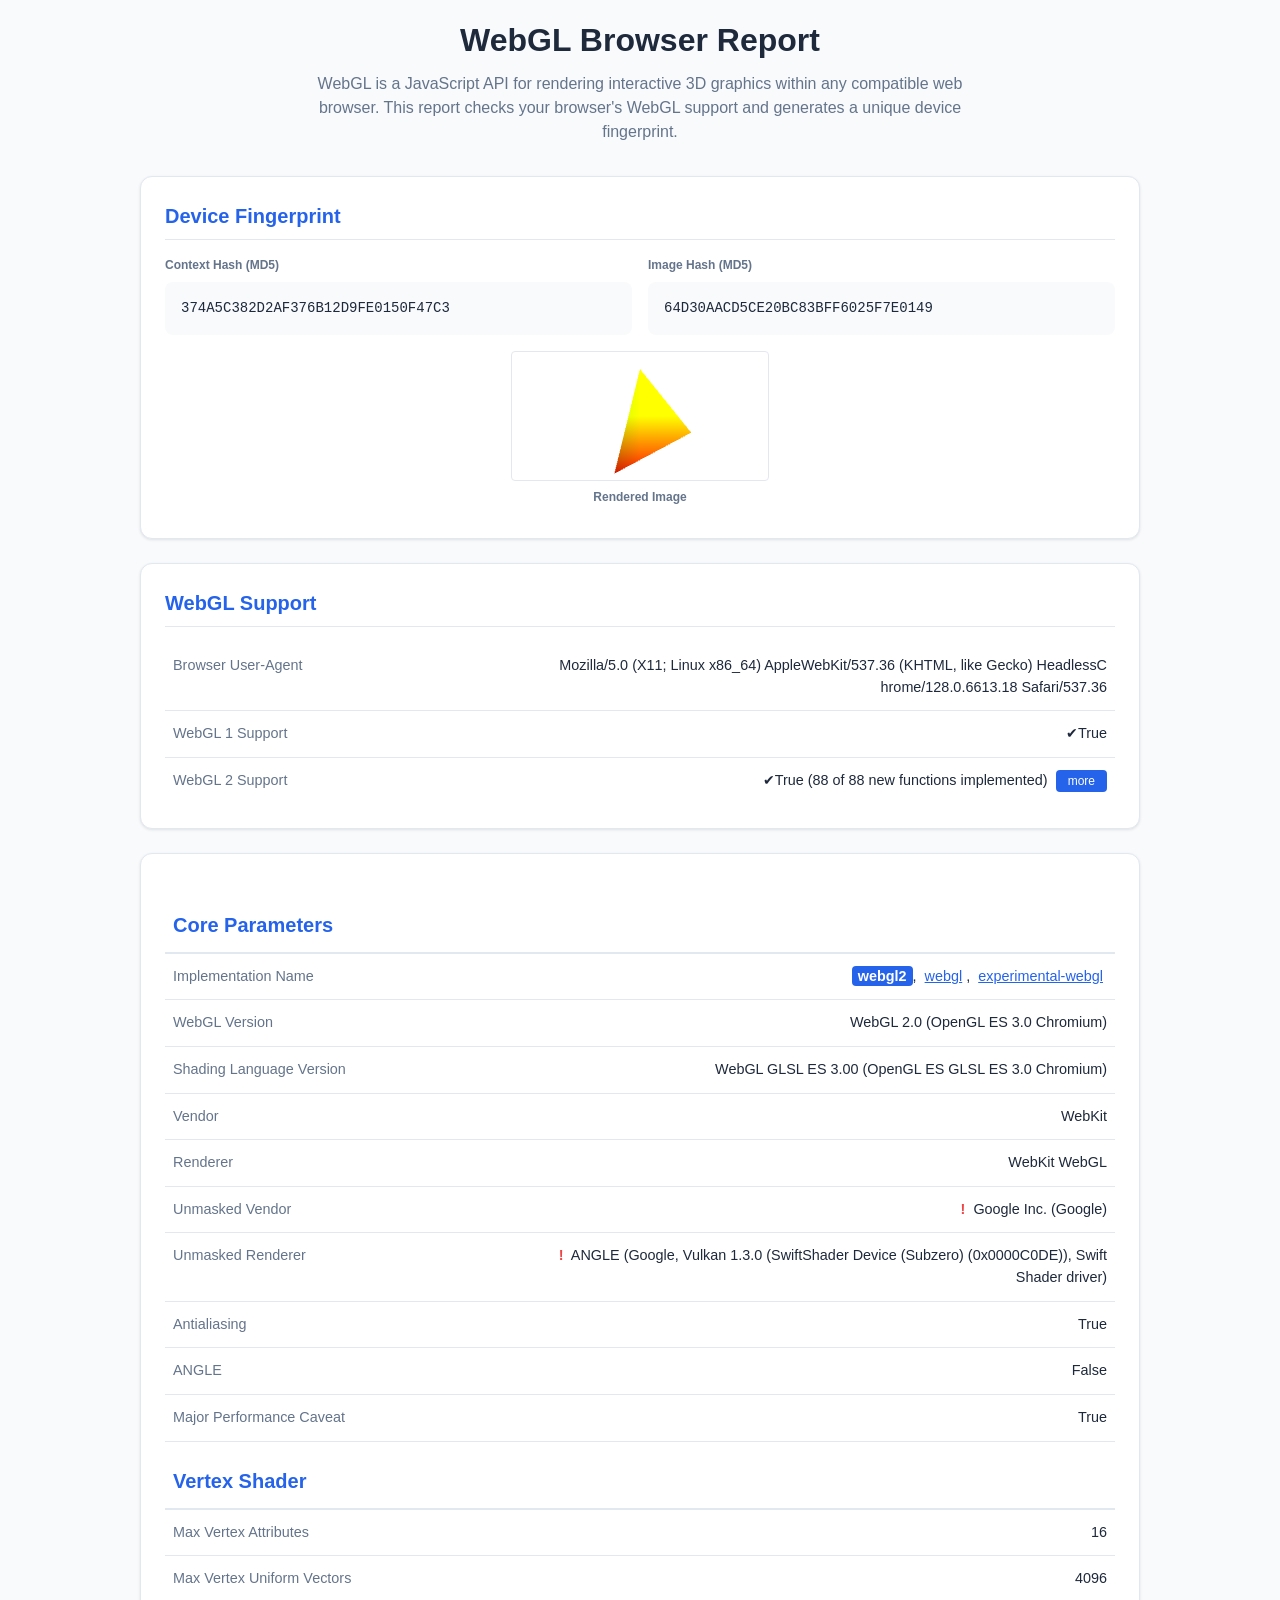
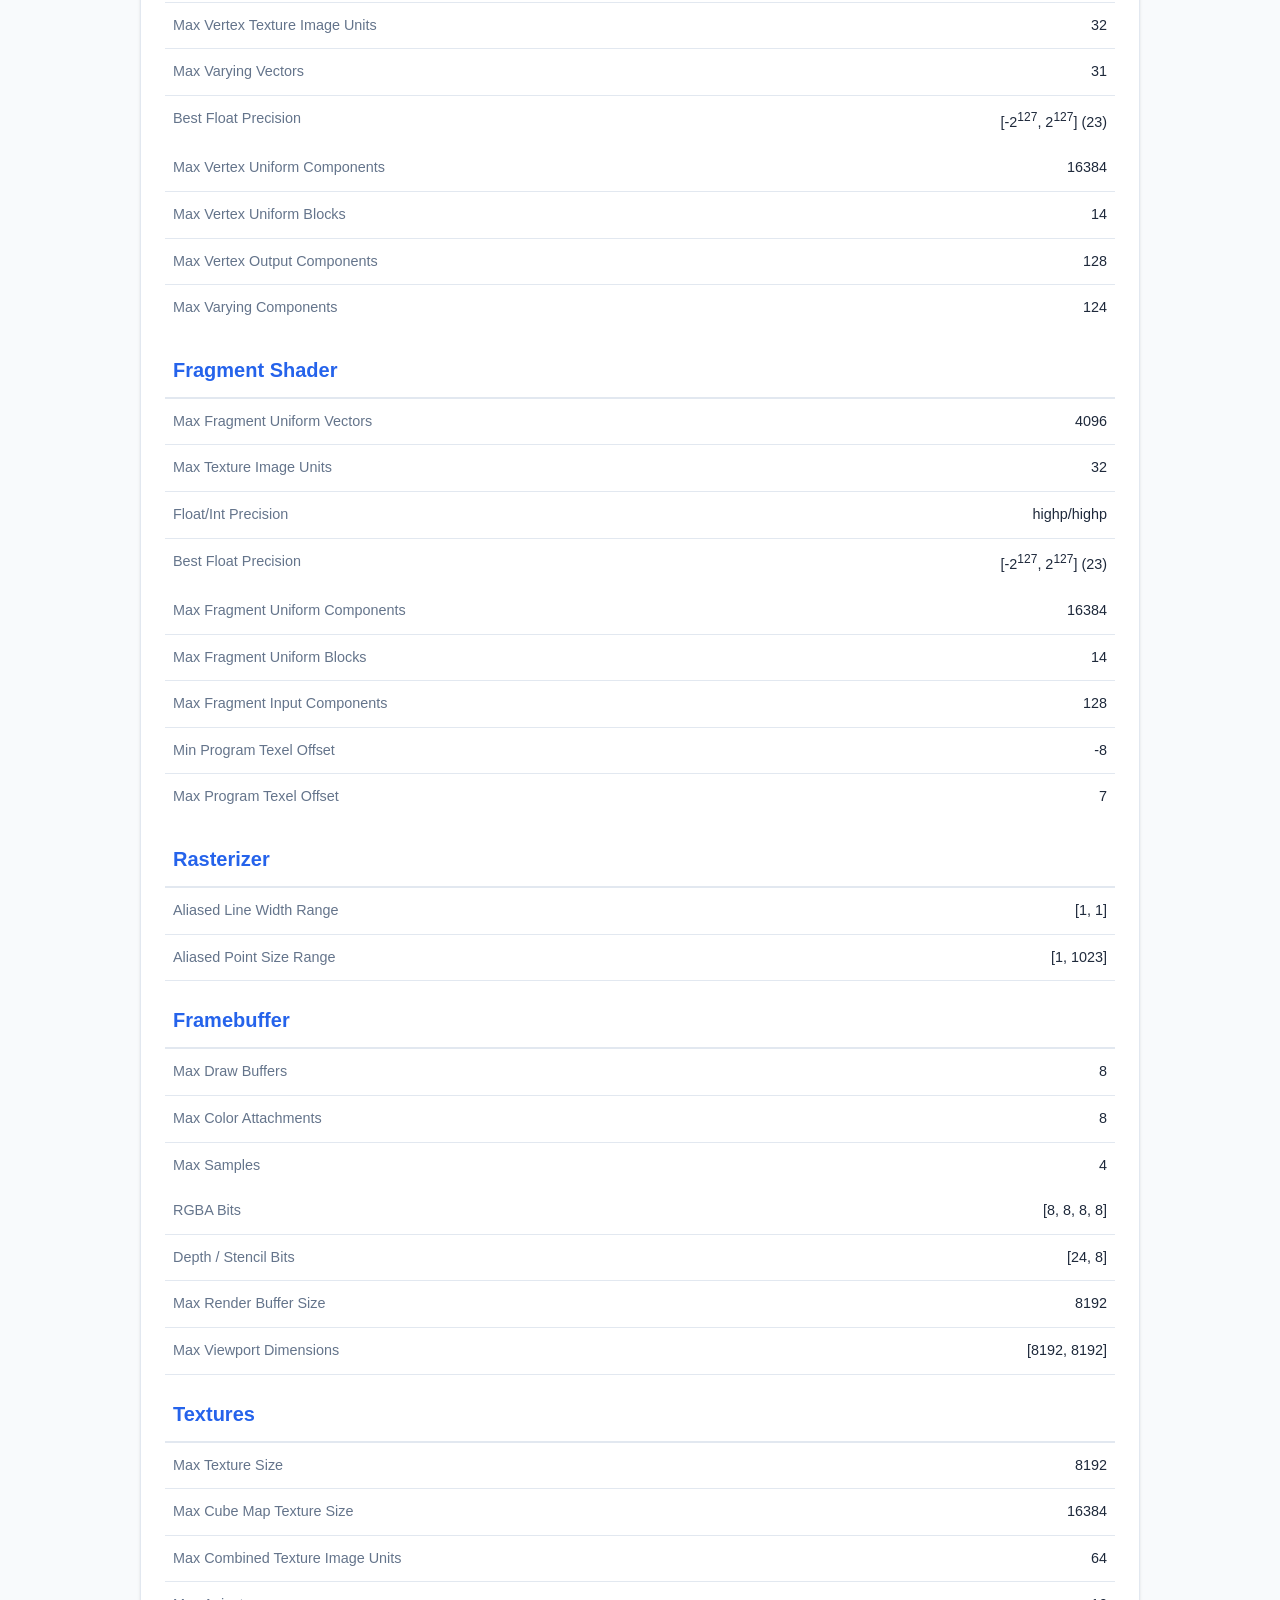
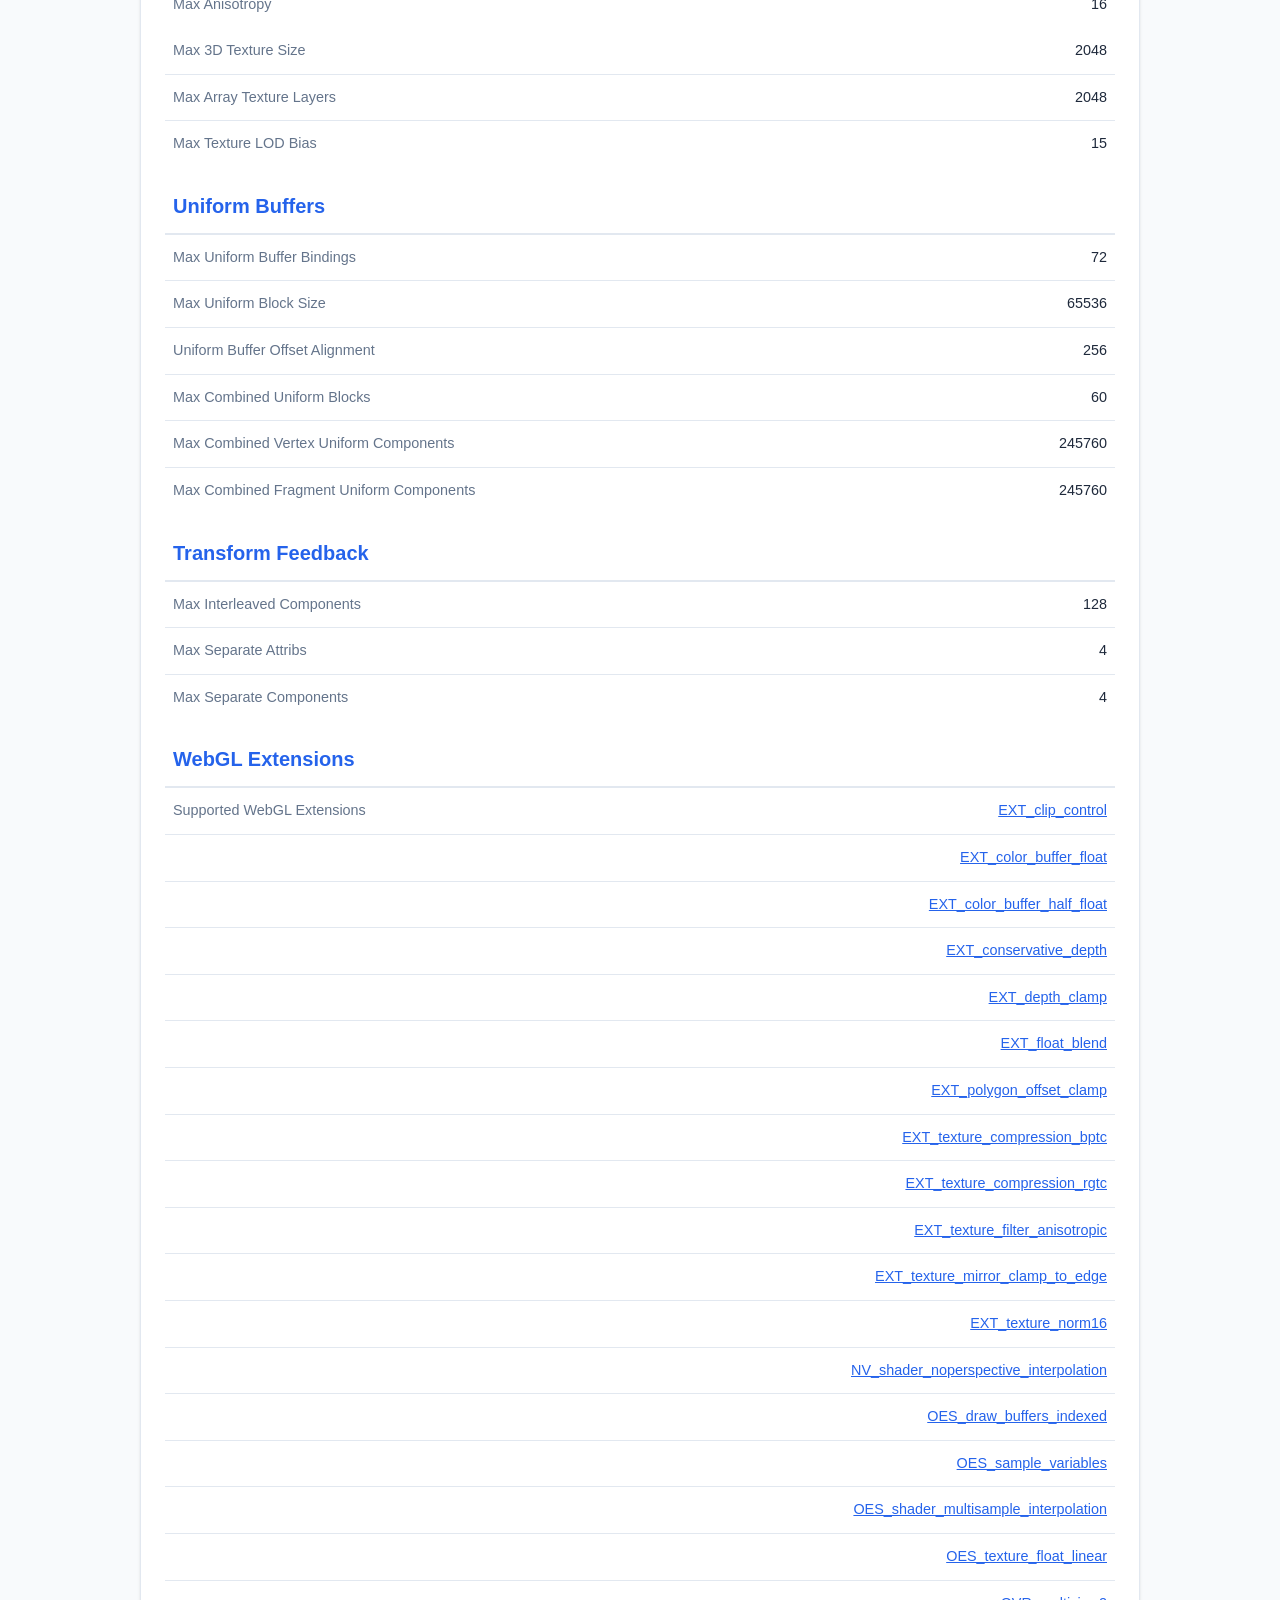
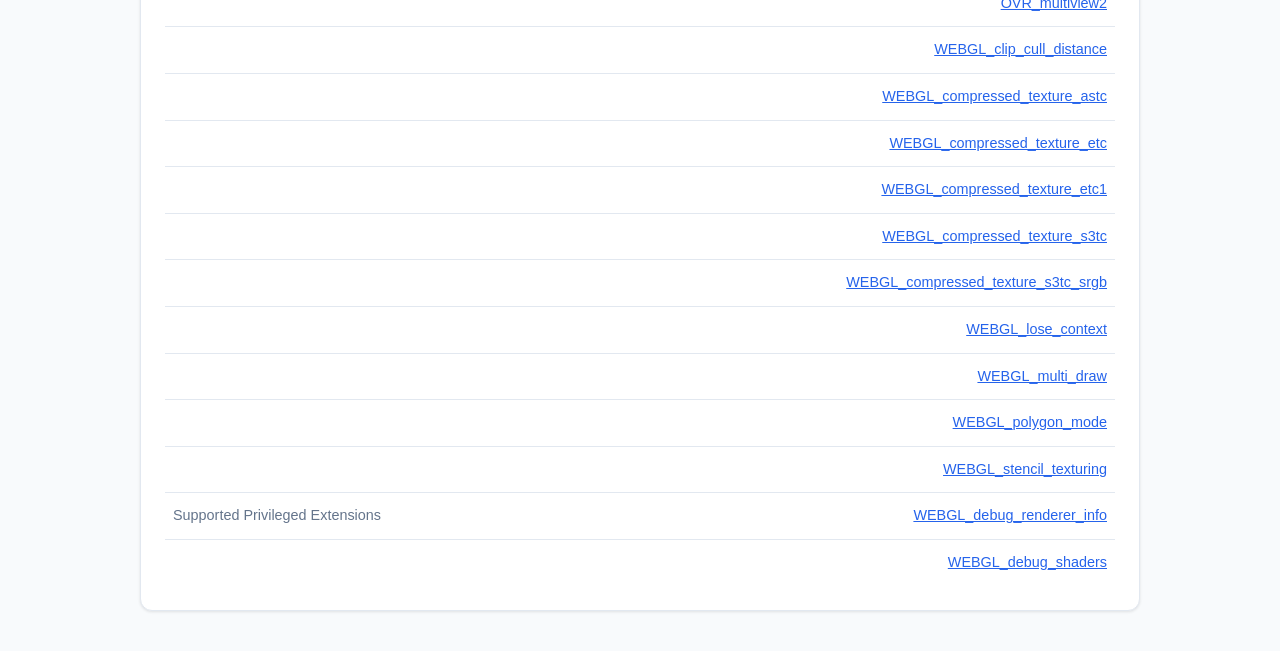
==== commit 6226cbc9: "Update code with JS6; add unit tests" ====
--- a/index.html
+++ b/index.html
@@ -1,878 +1,444 @@
 <!DOCTYPE html>
 <html lang="en">
-
 <head>
-    <meta http-equiv="Content-Type" content="text/html; charset=utf-8" />
-    <meta name="format-detection" content="telephone=no" />
-    <title>WebGL Browser Report - WebGL Fingerprinting - WebGL 2 Test</title>
-    <meta name="description" content="WebGL Browser Report checks WebGL support in your web browser, produce WebGL Device Fingerprinting, and shows the other WebGL and GPU capabilities more or less related web browser identity"
-    />
-    <link type="text/css" rel="stylesheet" media="all" href="css/style.css" />
-    <noscript>
-        <style type="text/css">
-            .JS td,
-            .JSh,
-            .script {
-                opacity: 0.5
+    <meta charset="UTF-8">
+    <meta name="viewport" content="width=device-width, initial-scale=1.0">
+    <title>WebGL Browser Report & Fingerprinting</title>
+    <meta name="description" content="Check WebGL support, GPU capabilities, and device fingerprinting.">
+    <link rel="stylesheet" href="css/style.css">
+</head>
+<body>
+    <div class="container">
+        <header>
+            <h1>WebGL Browser Report</h1>
+            <p class="description">
+                WebGL is a JavaScript API for rendering interactive 3D graphics within any compatible web browser. 
+                This report checks your browser's WebGL support and generates a unique device fingerprint.
+            </p>
+        </header>
+
+        <section class="card">
+            <h3>Device Fingerprint</h3>
+            <div class="fingerprint-section">
+                <div>
+                    <span class="fp-label">Context Hash (MD5)</span>
+                    <div id="webgl-fp-context" class="fp-box">Generating...</div>
+                </div>
+                <div>
+                    <span class="fp-label">Image Hash (MD5)</span>
+                    <div id="webgl-fp-img" class="fp-box">Generating...</div>
+                </div>
+            </div>
+            <div id="webgl-img">
+                <span class="fp-label">Rendered Image</span>
+                <!-- Canvas will be prepended here by webgl.js -->
+            </div>
+            <textarea id="hash" class="n" readonly></textarea>
+        </section>
+
+        <section class="card">
+            <h3>WebGL Support</h3>
+            <table>
+                <tr>
+                    <td>Browser User-Agent</td>
+                    <td id="user-agent"></td>
+                </tr>
+                <tr>
+                    <td>WebGL 1 Support</td>
+                    <td id="webgl1-status">
+                        <span class="noscript"><span class="bad">×</span> False (JavaScript disabled)</span>
+                    </td>
+                </tr>
+                <tr>
+                    <td>WebGL 2 Support</td>
+                    <td id="webgl2-status">
+                        <span class="noscript"><span class="bad">×</span> False (JavaScript disabled)</span>
+                    </td>
+                </tr>
+            </table>
+        </section>
+
+        <section class="card">
+            <table id="webgl-table">
+                <tr class="thead">
+                    <td colspan="2"><h3>Core Parameters</h3></td>
+                </tr>
+                <tr>
+                    <td>Implementation Name</td>
+                    <td id="f_name"></td>
+                </tr>
+                <tr>
+                    <td>WebGL Version</td>
+                    <td id="f0"></td>
+                </tr>
+                <tr>
+                    <td>Shading Language Version</td>
+                    <td id="f1"></td>
+                </tr>
+                <tr>
+                    <td>Vendor</td>
+                    <td id="f2"></td>
+                </tr>
+                <tr>
+                    <td>Renderer</td>
+                    <td id="f3"></td>
+                </tr>
+                <tr>
+                    <td>Unmasked Vendor</td>
+                    <td id="u_vendor"></td>
+                </tr>
+                <tr>
+                    <td>Unmasked Renderer</td>
+                    <td id="u_renderer"></td>
+                </tr>
+                <tr>
+                    <td>Antialiasing</td>
+                    <td id="f_alias"></td>
+                </tr>
+                <tr>
+                    <td>ANGLE</td>
+                    <td id="f_angle"></td>
+                </tr>
+                <tr>
+                    <td>Major Performance Caveat</td>
+                    <td id="f_caveat"></td>
+                </tr>
+
+                <tr class="thead">
+                    <td colspan="2"><h3>Vertex Shader</h3></td>
+                </tr>
+                <tr>
+                    <td>Max Vertex Attributes</td>
+                    <td id="f4"></td>
+                </tr>
+                <tr>
+                    <td>Max Vertex Uniform Vectors</td>
+                    <td id="f5"></td>
+                </tr>
+                <tr>
+                    <td>Max Vertex Texture Image Units</td>
+                    <td id="f6"></td>
+                </tr>
+                <tr>
+                    <td>Max Varying Vectors</td>
+                    <td id="f7"></td>
+                </tr>
+                <tr>
+                    <td>Best Float Precision</td>
+                    <td id="f_vertext"></td>
+                </tr>
+
+                <tbody class="w2 n">
+                    <tr>
+                        <td>Max Vertex Uniform Components</td>
+                        <td id="f19"></td>
+                    </tr>
+                    <tr>
+                        <td>Max Vertex Uniform Blocks</td>
+                        <td id="f20"></td>
+                    </tr>
+                    <tr>
+                        <td>Max Vertex Output Components</td>
+                        <td id="f21"></td>
+                    </tr>
+                    <tr>
+                        <td>Max Varying Components</td>
+                        <td id="f22"></td>
+                    </tr>
+                </tbody>
+
+                <tr class="thead">
+                    <td colspan="2"><h3>Fragment Shader</h3></td>
+                </tr>
+                <tr>
+                    <td>Max Fragment Uniform Vectors</td>
+                    <td id="f10"></td>
+                </tr>
+                <tr>
+                    <td>Max Texture Image Units</td>
+                    <td id="f11"></td>
+                </tr>
+                <tr>
+                    <td>Float/Int Precision</td>
+                    <td id="f_float_int"></td>
+                </tr>
+                <tr>
+                    <td>Best Float Precision</td>
+                    <td id="f_fragment"></td>
+                </tr>
+                <tbody class="w2 n">
+                    <tr>
+                        <td>Max Fragment Uniform Components</td>
+                        <td id="f26"></td>
+                    </tr>
+                    <tr>
+                        <td>Max Fragment Uniform Blocks</td>
+                        <td id="f27"></td>
+                    </tr>
+                    <tr>
+                        <td>Max Fragment Input Components</td>
+                        <td id="f28"></td>
+                    </tr>
+                    <tr>
+                        <td>Min Program Texel Offset</td>
+                        <td id="f29"></td>
+                    </tr>
+                    <tr>
+                        <td>Max Program Texel Offset</td>
+                        <td id="f30"></td>
+                    </tr>
+                </tbody>
+
+                <tr class="thead">
+                    <td colspan="2"><h3>Rasterizer</h3></td>
+                </tr>
+                <tr>
+                    <td>Aliased Line Width Range</td>
+                    <td id="f8"></td>
+                </tr>
+                <tr>
+                    <td>Aliased Point Size Range</td>
+                    <td id="f9"></td>
+                </tr>
+
+                <tr class="thead">
+                    <td colspan="2"><h3>Framebuffer</h3></td>
+                </tr>
+                <tbody class="w2 n">
+                    <tr>
+                        <td>Max Draw Buffers</td>
+                        <td id="f31"></td>
+                    </tr>
+                    <tr>
+                        <td>Max Color Attachments</td>
+                        <td id="f32"></td>
+                    </tr>
+                    <tr>
+                        <td>Max Samples</td>
+                        <td id="f33"></td>
+                    </tr>
+                </tbody>
+                <tbody class="w1">
+                    <tr>
+                        <td>Max Color Buffers</td>
+                        <td id="f_max_draw_buffers"></td>
+                    </tr>
+                </tbody>
+                <tr>
+                    <td>RGBA Bits</td>
+                    <td id="f12"></td>
+                </tr>
+                <tr>
+                    <td>Depth / Stencil Bits</td>
+                    <td id="f13"></td>
+                </tr>
+                <tr>
+                    <td>Max Render Buffer Size</td>
+                    <td id="f14"></td>
+                </tr>
+                <tr>
+                    <td>Max Viewport Dimensions</td>
+                    <td id="f15"></td>
+                </tr>
+
+                <tr class="thead">
+                    <td colspan="2"><h3>Textures</h3></td>
+                </tr>
+                <tr>
+                    <td>Max Texture Size</td>
+                    <td id="f16"></td>
+                </tr>
+                <tr>
+                    <td>Max Cube Map Texture Size</td>
+                    <td id="f17"></td>
+                </tr>
+                <tr>
+                    <td>Max Combined Texture Image Units</td>
+                    <td id="f18"></td>
+                </tr>
+                <tr>
+                    <td>Max Anisotropy</td>
+                    <td id="f_anisotropy"></td>
+                </tr>
+                <tbody class="w2 n">
+                    <tr>
+                        <td>Max 3D Texture Size</td>
+                        <td id="f34"></td>
+                    </tr>
+                    <tr>
+                        <td>Max Array Texture Layers</td>
+                        <td id="f35"></td>
+                    </tr>
+                    <tr>
+                        <td>Max Texture LOD Bias</td>
+                        <td id="f36"></td>
+                    </tr>
+                </tbody>
+
+                <tbody class="w2 n">
+                    <tr class="thead">
+                        <td colspan="2"><h3>Uniform Buffers</h3></td>
+                    </tr>
+                    <tr>
+                        <td>Max Uniform Buffer Bindings</td>
+                        <td id="f37"></td>
+                    </tr>
+                    <tr>
+                        <td>Max Uniform Block Size</td>
+                        <td id="f38"></td>
+                    </tr>
+                    <tr>
+                        <td>Uniform Buffer Offset Alignment</td>
+                        <td id="f39"></td>
+                    </tr>
+                    <tr>
+                        <td>Max Combined Uniform Blocks</td>
+                        <td id="f40"></td>
+                    </tr>
+                    <tr>
+                        <td>Max Combined Vertex Uniform Components</td>
+                        <td id="f41"></td>
+                    </tr>
+                    <tr>
+                        <td>Max Combined Fragment Uniform Components</td>
+                        <td id="f42"></td>
+                    </tr>
+                </tbody>
+
+                <tbody class="w2 n">
+                    <tr class="thead">
+                        <td colspan="2"><h3>Transform Feedback</h3></td>
+                    </tr>
+                    <tr>
+                        <td>Max Interleaved Components</td>
+                        <td id="f23"></td>
+                    </tr>
+                    <tr>
+                        <td>Max Separate Attribs</td>
+                        <td id="f24"></td>
+                    </tr>
+                    <tr>
+                        <td>Max Separate Components</td>
+                        <td id="f25"></td>
+                    </tr>
+                </tbody>
+
+                <tr class="thead">
+                    <td colspan="2"><h3>WebGL Extensions</h3></td>
+                </tr>
+                <tbody id="f_ext">
+                    <!-- Extensions populated by webgl.js -->
+                </tbody>
+
+                <tbody id="webgl2-tbody" class="n">
+                    <tr class="thead">
+                        <td colspan="2"><h3>WebGL 2 New Functions</h3></td>
+                    </tr>
+                    <tr><td>gl.copyBufferSubData</td><td id="n0"></td></tr>
+                    <tr><td>gl.getBufferSubData</td><td id="n1"></td></tr>
+                    <tr><td>gl.blitFramebuffer</td><td id="n2"></td></tr>
+                    <tr><td>gl.framebufferTextureLayer</td><td id="n3"></td></tr>
+                    <tr><td>gl.getInternalformatParameter</td><td id="n4"></td></tr>
+                    <tr><td>gl.invalidateFramebuffer</td><td id="n5"></td></tr>
+                    <tr><td>gl.invalidateSubFramebuffer</td><td id="n6"></td></tr>
+                    <tr><td>gl.readBuffer</td><td id="n7"></td></tr>
+                    <tr><td>gl.renderbufferStorageMultisample</td><td id="n8"></td></tr>
+                    <tr><td>gl.texStorage2D</td><td id="n9"></td></tr>
+                    <tr><td>gl.texStorage3D</td><td id="n10"></td></tr>
+                    <tr><td>gl.texImage3D</td><td id="n11"></td></tr>
+                    <tr><td>gl.texSubImage3D</td><td id="n12"></td></tr>
+                    <tr><td>gl.copyTexSubImage3D</td><td id="n13"></td></tr>
+                    <tr><td>gl.compressedTexImage3D</td><td id="n14"></td></tr>
+                    <tr><td>gl.compressedTexSubImage3D</td><td id="n15"></td></tr>
+                    <tr><td>gl.getFragDataLocation</td><td id="n16"></td></tr>
+                    <tr><td>gl.uniform1ui</td><td id="n17"></td></tr>
+                    <tr><td>gl.uniform2ui</td><td id="n18"></td></tr>
+                    <tr><td>gl.uniform3ui</td><td id="n19"></td></tr>
+                    <tr><td>gl.uniform4ui</td><td id="n20"></td></tr>
+                    <tr><td>gl.uniform1uiv</td><td id="n21"></td></tr>
+                    <tr><td>gl.uniform2uiv</td><td id="n22"></td></tr>
+                    <tr><td>gl.uniform3uiv</td><td id="n23"></td></tr>
+                    <tr><td>gl.uniform4uiv</td><td id="n24"></td></tr>
+                    <tr><td>gl.uniformMatrix2x3fv</td><td id="n25"></td></tr>
+                    <tr><td>gl.uniformMatrix3x2fv</td><td id="n26"></td></tr>
+                    <tr><td>gl.uniformMatrix2x4fv</td><td id="n27"></td></tr>
+                    <tr><td>gl.uniformMatrix4x2fv</td><td id="n28"></td></tr>
+                    <tr><td>gl.uniformMatrix3x4fv</td><td id="n29"></td></tr>
+                    <tr><td>gl.uniformMatrix4x3fv</td><td id="n30"></td></tr>
+                    <tr><td>gl.vertexAttribI4i</td><td id="n31"></td></tr>
+                    <tr><td>gl.vertexAttribI4iv</td><td id="n32"></td></tr>
+                    <tr><td>gl.vertexAttribI4ui</td><td id="n33"></td></tr>
+                    <tr><td>gl.vertexAttribI4uiv</td><td id="n34"></td></tr>
+                    <tr><td>gl.vertexAttribIPointer</td><td id="n35"></td></tr>
+                    <tr><td>gl.vertexAttribDivisor</td><td id="n36"></td></tr>
+                    <tr><td>gl.drawArraysInstanced</td><td id="n37"></td></tr>
+                    <tr><td>gl.drawElementsInstanced</td><td id="n38"></td></tr>
+                    <tr><td>gl.drawRangeElements</td><td id="n39"></td></tr>
+                    <tr><td>gl.drawBuffers</td><td id="n40"></td></tr>
+                    <tr><td>gl.clearBufferiv</td><td id="n41"></td></tr>
+                    <tr><td>gl.clearBufferuiv</td><td id="n42"></td></tr>
+                    <tr><td>gl.clearBufferfv</td><td id="n43"></td></tr>
+                    <tr><td>gl.clearBufferfi</td><td id="n44"></td></tr>
+                    <tr><td>gl.createQuery</td><td id="n45"></td></tr>
+                    <tr><td>gl.deleteQuery</td><td id="n46"></td></tr>
+                    <tr><td>gl.isQuery</td><td id="n47"></td></tr>
+                    <tr><td>gl.beginQuery</td><td id="n48"></td></tr>
+                    <tr><td>gl.endQuery</td><td id="n49"></td></tr>
+                    <tr><td>gl.getQuery</td><td id="n50"></td></tr>
+                    <tr><td>gl.getQueryParameter</td><td id="n51"></td></tr>
+                    <tr><td>gl.createSampler</td><td id="n52"></td></tr>
+                    <tr><td>gl.deleteSampler</td><td id="n53"></td></tr>
+                    <tr><td>gl.isSampler</td><td id="n54"></td></tr>
+                    <tr><td>gl.bindSampler</td><td id="n55"></td></tr>
+                    <tr><td>gl.samplerParameteri</td><td id="n56"></td></tr>
+                    <tr><td>gl.samplerParameterf</td><td id="n57"></td></tr>
+                    <tr><td>gl.getSamplerParameter</td><td id="n58"></td></tr>
+                    <tr><td>gl.fenceSync</td><td id="n59"></td></tr>
+                    <tr><td>gl.isSync</td><td id="n60"></td></tr>
+                    <tr><td>gl.deleteSync</td><td id="n61"></td></tr>
+                    <tr><td>gl.clientWaitSync</td><td id="n62"></td></tr>
+                    <tr><td>gl.waitSync</td><td id="n63"></td></tr>
+                    <tr><td>gl.getSyncParameter</td><td id="n64"></td></tr>
+                    <tr><td>gl.createTransformFeedback</td><td id="n65"></td></tr>
+                    <tr><td>gl.deleteTransformFeedback</td><td id="n66"></td></tr>
+                    <tr><td>gl.isTransformFeedback</td><td id="n67"></td></tr>
+                    <tr><td>gl.bindTransformFeedback</td><td id="n68"></td></tr>
+                    <tr><td>gl.beginTransformFeedback</td><td id="n69"></td></tr>
+                    <tr><td>gl.endTransformFeedback</td><td id="n70"></td></tr>
+                    <tr><td>gl.transformFeedbackVaryings</td><td id="n71"></td></tr>
+                    <tr><td>gl.getTransformFeedbackVarying</td><td id="n72"></td></tr>
+                    <tr><td>gl.pauseTransformFeedback</td><td id="n73"></td></tr>
+                    <tr><td>gl.resumeTransformFeedback</td><td id="n74"></td></tr>
+                    <tr><td>gl.bindBufferBase</td><td id="n75"></td></tr>
+                    <tr><td>gl.bindBufferRange</td><td id="n76"></td></tr>
+                    <tr><td>gl.getIndexedParameter</td><td id="n77"></td></tr>
+                    <tr><td>gl.getUniformIndices</td><td id="n78"></td></tr>
+                    <tr><td>gl.getActiveUniforms</td><td id="n79"></td></tr>
+                    <tr><td>gl.getUniformBlockIndex</td><td id="n80"></td></tr>
+                    <tr><td>gl.getActiveUniformBlockParameter</td><td id="n81"></td></tr>
+                    <tr><td>gl.getActiveUniformBlockName</td><td id="n82"></td></tr>
+                    <tr><td>gl.uniformBlockBinding</td><td id="n83"></td></tr>
+                    <tr><td>gl.createVertexArray</td><td id="n84"></td></tr>
+                    <tr><td>gl.deleteVertexArray</td><td id="n85"></td></tr>
+                    <tr><td>gl.isVertexArray</td><td id="n86"></td></tr>
+                    <tr><td>gl.bindVertexArray</td><td id="n87"></td></tr>
+                </tbody>
+            </table>
+        </section>
+        
+        <script src="js/md5.js"></script>
+        <script src="js/plugins.js"></script>
+        <script src="js/fingerprint.js"></script>
+        <script src="js/webgl.js"></script>
+        <script>
+            {
+                'use strict';
+                const userAgentEl = document.getElementById('user-agent');
+                if (userAgentEl) {
+                    userAgentEl.textContent = navigator.userAgent;
+                }
             }
-
-            .js_hide_block {
-                display: block
-            }
-        </style>
-    </noscript>
-    <script>
-        (function () {
-            var a = '.noscript,.ns{display:none!important}.script{opacity:1}'
-                , b = document.head || document.getElementsByTagName('head')[0]
-                , c = document.createElement('style');
-            c.type = 'text/css';
-            c.styleSheet
-                ? c.styleSheet.cssText = a
-                : c.appendChild(document.createTextNode(a));
-            b.appendChild(c)
-        })();
-        var glob = 1019849692, ping = "247171601"
-    </script>
-    <script src="js/jquery-1.12.4.min.js"></script>
-    <script src="js/plugins.js"></script>
-    <script src="js/md5.min.js"></script>
-</head>
-
-<body spellcheck="false">
-    <div id="noise"></div>
-    <div id="hand"></div>
-    <div id="logo">
-            <strong>Web Browser Security Checklist for Identity Theft Protection</strong>
-    </div>
-    <div id="content">
-        <header>
-            <h1 class="client-side">WebGL Browser Report</h1>
-        </header>
-        <textarea id="hash" class="n"></textarea>
-        <p>WebGL is a JavaScript API for rendering interactive 3D graphics within any compatible web browser without the use
-            of plug-ins. WebGL apps consist of control code written in JavaScript and special effects code that is executed
-            on a computer's GPU. WebGL elements can be mixed with other HTML elements and composited with other parts of
-            the page or page background.</p>
-        <p>WebGL Browser Report checks WebGL support in your web browser, produce WebGL Device Fingerprinting, and shows the
-            other WebGL and GPU capabilities more or less related web browser identity.</p>
-        <table class="webgl-table">
-            <tr style="border-top:1px #fff solid">
-                <td title="navigator.userAgent">Browser User-Agent</td>
-                <td>Mozilla/5.0 (Macintosh; Intel Mac OS X 10_12_6) AppleWebKit/537.36 (KHTML, like Gecko) Chrome/67.0.3396.99
-                    Safari/537.36
-                </td>
-            </tr>
-        </table>
-        <table class="webgl-table">
-            <tr class="thead">
-                <td colspan="2">
-                    <h3>WebGL Support Detection</h3>
-                </td>
-            </tr>
-            <tr>
-                <td>This browser supports WebGL</td>
-                <td id="webgl1-status">
-                    <span class="noscript">
-                        <span class="bad">&#215;</span> False (JavaScript disabled)</span>
-                </td>
-            </tr>
-            <tr>
-                <td style="height:18px">This browser supports WebGL 2</td>
-                <td id="webgl2-status">
-                    <span class="noscript">
-                        <span class="bad">&#215;</span> False (JavaScript disabled)</span>
-                </td>
-            </tr>
-            <tbody id="webgl2-tbody" class="n">
-                <tr>
-                    <td>gl.copyBufferSubData</td>
-                    <td id="n0"></td>
-                </tr>
-                <tr>
-                    <td>gl.getBufferSubData</td>
-                    <td id="n1"></td>
-                </tr>
-                <tr>
-                    <td>gl.blitFramebuffer</td>
-                    <td id="n2"></td>
-                </tr>
-                <tr>
-                    <td>gl.framebufferTextureLayer</td>
-                    <td id="n3"></td>
-                </tr>
-                <tr>
-                    <td>gl.getInternalformatParameter</td>
-                    <td id="n4"></td>
-                </tr>
-                <tr>
-                    <td>gl.invalidateFramebuffer</td>
-                    <td id="n5"></td>
-                </tr>
-                <tr>
-                    <td>gl.invalidateSubFramebuffer</td>
-                    <td id="n6"></td>
-                </tr>
-                <tr>
-                    <td>gl.readBuffer</td>
-                    <td id="n7"></td>
-                </tr>
-                <tr>
-                    <td>gl.renderbufferStorageMultisample</td>
-                    <td id="n8"></td>
-                </tr>
-                <tr>
-                    <td>gl.texStorage2D</td>
-                    <td id="n9"></td>
-                </tr>
-                <tr>
-                    <td>gl.texStorage3D</td>
-                    <td id="n10"></td>
-                </tr>
-                <tr>
-                    <td>gl.texImage3D</td>
-                    <td id="n11"></td>
-                </tr>
-                <tr>
-                    <td>gl.texSubImage3D</td>
-                    <td id="n12"></td>
-                </tr>
-                <tr>
-                    <td>gl.copyTexSubImage3D</td>
-                    <td id="n13"></td>
-                </tr>
-                <tr>
-                    <td>gl.compressedTexImage3D</td>
-                    <td id="n14"></td>
-                </tr>
-                <tr>
-                    <td>gl.compressedTexSubImage3D</td>
-                    <td id="n15"></td>
-                </tr>
-                <tr>
-                    <td>gl.getFragDataLocation</td>
-                    <td id="n16"></td>
-                </tr>
-                <tr>
-                    <td>gl.uniform1ui</td>
-                    <td id="n17"></td>
-                </tr>
-                <tr>
-                    <td>gl.uniform2ui</td>
-                    <td id="n18"></td>
-                </tr>
-                <tr>
-                    <td>gl.uniform3ui</td>
-                    <td id="n19"></td>
-                </tr>
-                <tr>
-                    <td>gl.uniform4ui</td>
-                    <td id="n20"></td>
-                </tr>
-                <tr>
-                    <td>gl.uniform1uiv</td>
-                    <td id="n21"></td>
-                </tr>
-                <tr>
-                    <td>gl.uniform2uiv</td>
-                    <td id="n22"></td>
-                </tr>
-                <tr>
-                    <td>gl.uniform3uiv</td>
-                    <td id="n23"></td>
-                </tr>
-                <tr>
-                    <td>gl.uniform4uiv</td>
-                    <td id="n24"></td>
-                </tr>
-                <tr>
-                    <td>gl.uniformMatrix2x3fv</td>
-                    <td id="n25"></td>
-                </tr>
-                <tr>
-                    <td>gl.uniformMatrix3x2fv</td>
-                    <td id="n26"></td>
-                </tr>
-                <tr>
-                    <td>gl.uniformMatrix2x4fv</td>
-                    <td id="n27"></td>
-                </tr>
-                <tr>
-                    <td>gl.uniformMatrix4x2fv</td>
-                    <td id="n28"></td>
-                </tr>
-                <tr>
-                    <td>gl.uniformMatrix3x4fv</td>
-                    <td id="n29"></td>
-                </tr>
-                <tr>
-                    <td>gl.uniformMatrix4x3fv</td>
-                    <td id="n30"></td>
-                </tr>
-                <tr>
-                    <td>gl.vertexAttribI4i</td>
-                    <td id="n31"></td>
-                </tr>
-                <tr>
-                    <td>gl.vertexAttribI4iv</td>
-                    <td id="n32"></td>
-                </tr>
-                <tr>
-                    <td>gl.vertexAttribI4ui</td>
-                    <td id="n33"></td>
-                </tr>
-                <tr>
-                    <td>gl.vertexAttribI4uiv</td>
-                    <td id="n34"></td>
-                </tr>
-                <tr>
-                    <td>gl.vertexAttribIPointer</td>
-                    <td id="n35"></td>
-                </tr>
-                <tr>
-                    <td>gl.vertexAttribDivisor</td>
-                    <td id="n36"></td>
-                </tr>
-                <tr>
-                    <td>gl.drawArraysInstanced</td>
-                    <td id="n37"></td>
-                </tr>
-                <tr>
-                    <td>gl.drawElementsInstanced</td>
-                    <td id="n38"></td>
-                </tr>
-                <tr>
-                    <td>gl.drawRangeElements</td>
-                    <td id="n39"></td>
-                </tr>
-                <tr>
-                    <td>gl.drawBuffers</td>
-                    <td id="n40"></td>
-                </tr>
-                <tr>
-                    <td>gl.clearBufferiv</td>
-                    <td id="n41"></td>
-                </tr>
-                <tr>
-                    <td>gl.clearBufferuiv</td>
-                    <td id="n42"></td>
-                </tr>
-                <tr>
-                    <td>gl.clearBufferfv</td>
-                    <td id="n43"></td>
-                </tr>
-                <tr>
-                    <td>gl.clearBufferfi</td>
-                    <td id="n44"></td>
-                </tr>
-                <tr>
-                    <td>gl.createQuery</td>
-                    <td id="n45"></td>
-                </tr>
-                <tr>
-                    <td>gl.deleteQuery</td>
-                    <td id="n46"></td>
-                </tr>
-                <tr>
-                    <td>gl.isQuery</td>
-                    <td id="n47"></td>
-                </tr>
-                <tr>
-                    <td>gl.beginQuery</td>
-                    <td id="n48"></td>
-                </tr>
-                <tr>
-                    <td>gl.endQuery</td>
-                    <td id="n49"></td>
-                </tr>
-                <tr>
-                    <td>gl.getQuery</td>
-                    <td id="n50"></td>
-                </tr>
-                <tr>
-                    <td>gl.getQueryParameter</td>
-                    <td id="n51"></td>
-                </tr>
-                <tr>
-                    <td>gl.createSampler</td>
-                    <td id="n52"></td>
-                </tr>
-                <tr>
-                    <td>gl.deleteSampler</td>
-                    <td id="n53"></td>
-                </tr>
-                <tr>
-                    <td>gl.isSampler</td>
-                    <td id="n54"></td>
-                </tr>
-                <tr>
-                    <td>gl.bindSampler</td>
-                    <td id="n55"></td>
-                </tr>
-                <tr>
-                    <td>gl.samplerParameteri</td>
-                    <td id="n56"></td>
-                </tr>
-                <tr>
-                    <td>gl.samplerParameterf</td>
-                    <td id="n57"></td>
-                </tr>
-                <tr>
-                    <td>gl.getSamplerParameter</td>
-                    <td id="n58"></td>
-                </tr>
-                <tr>
-                    <td>gl.fenceSync</td>
-                    <td id="n59"></td>
-                </tr>
-                <tr>
-                    <td>gl.isSync</td>
-                    <td id="n60"></td>
-                </tr>
-                <tr>
-                    <td>gl.deleteSync</td>
-                    <td id="n61"></td>
-                </tr>
-                <tr>
-                    <td>gl.clientWaitSync</td>
-                    <td id="n62"></td>
-                </tr>
-                <tr>
-                    <td>gl.waitSync</td>
-                    <td id="n63"></td>
-                </tr>
-                <tr>
-                    <td>gl.getSyncParameter</td>
-                    <td id="n64"></td>
-                </tr>
-                <tr>
-                    <td>gl.createTransformFeedback</td>
-                    <td id="n65"></td>
-                </tr>
-                <tr>
-                    <td>gl.deleteTransformFeedback</td>
-                    <td id="n66"></td>
-                </tr>
-                <tr>
-                    <td>gl.isTransformFeedback</td>
-                    <td id="n67"></td>
-                </tr>
-                <tr>
-                    <td>gl.bindTransformFeedback</td>
-                    <td id="n68"></td>
-                </tr>
-                <tr>
-                    <td>gl.beginTransformFeedback</td>
-                    <td id="n69"></td>
-                </tr>
-                <tr>
-                    <td>gl.endTransformFeedback</td>
-                    <td id="n70"></td>
-                </tr>
-                <tr>
-                    <td>gl.transformFeedbackVaryings</td>
-                    <td id="n71"></td>
-                </tr>
-                <tr>
-                    <td>gl.getTransformFeedbackVarying</td>
-                    <td id="n72"></td>
-                </tr>
-                <tr>
-                    <td>gl.pauseTransformFeedback</td>
-                    <td id="n73"></td>
-                </tr>
-                <tr>
-                    <td>gl.resumeTransformFeedback</td>
-                    <td id="n74"></td>
-                </tr>
-                <tr>
-                    <td>gl.bindBufferBase</td>
-                    <td id="n75"></td>
-                </tr>
-                <tr>
-                    <td>gl.bindBufferRange</td>
-                    <td id="n76"></td>
-                </tr>
-                <tr>
-                    <td>gl.getIndexedParameter</td>
-                    <td id="n77"></td>
-                </tr>
-                <tr>
-                    <td>gl.getUniformIndices</td>
-                    <td id="n78"></td>
-                </tr>
-                <tr>
-                    <td>gl.getActiveUniforms</td>
-                    <td id="n79"></td>
-                </tr>
-                <tr>
-                    <td>gl.getUniformBlockIndex</td>
-                    <td id="n80"></td>
-                </tr>
-                <tr>
-                    <td>gl.getActiveUniformBlockParameter</td>
-                    <td id="n81"></td>
-                </tr>
-                <tr>
-                    <td>gl.getActiveUniformBlockName</td>
-                    <td id="n82"></td>
-                </tr>
-                <tr>
-                    <td>gl.uniformBlockBinding</td>
-                    <td id="n83"></td>
-                </tr>
-                <tr>
-                    <td>gl.createVertexArray</td>
-                    <td id="n84"></td>
-                </tr>
-                <tr>
-                    <td>gl.deleteVertexArray</td>
-                    <td id="n85"></td>
-                </tr>
-                <tr>
-                    <td>gl.isVertexArray</td>
-                    <td id="n86"></td>
-                </tr>
-                <tr>
-                    <td>gl.bindVertexArray</td>
-                    <td id="n87"></td>
-            </tbody>
-        </table>
-        <table id="webgl-table" class="webgl-table script">
-            <tr class="thead">
-                <td colspan="2">
-                    <h3>WebGL Context Info</h3>
-                </td>
-            </tr>
-            <tr>
-                <td>Supported Context Name(s)</td>
-                <td id="f_name">
-                    <em class="ns">{webgl2, experimental-webgl2, webgl, experimental-webgl, moz-webgl}</em>
-                </td>
-            </tr>
-            <tr>
-                <td>GL Version</td>
-                <td id="f0">
-                    <em class="ns">VERSION</em>
-                </td>
-            </tr>
-            <tr>
-                <td>Shading Language Version</td>
-                <td id="f1">
-                    <em class="ns">SHADING_LANGUAGE_VERSION</em>
-                </td>
-            </tr>
-            <tr>
-                <td>Vendor</td>
-                <td id="f2">
-                    <em class="ns">VENDOR</em>
-                </td>
-            </tr>
-            <tr>
-                <td>Renderer</td>
-                <td id="f3">
-                    <em class="ns">RENDERER</em>
-                </td>
-            </tr>
-            <tr>
-                <td>Antialiasing</td>
-                <td id="f_alias">
-                    <em class="ns">getContextAttributes().antialias</em>
-                </td>
-            </tr>
-            <tr>
-                <td>ANGLE</td>
-                <td id="f_angle">
-                    <em class="ns">Almost Native Graphics Layer Engine</em>
-                </td>
-            </tr>
-            <tr>
-                <td>Major Performance Caveat</td>
-                <td id="f_caveat">
-                    <em class="ns">failIfMajorPerformanceCaveat</em>
-                </td>
-            </tr>
-            <tr class="thead">
-                <td colspan="2">
-                    <h3>Debug Renderer Info</h3>
-                </td>
-            </tr>
-            <tr>
-                <td>Unmasked Vendor</td>
-                <td id="u_vendor">
-                    <em class="ns">UNMASKED_VENDOR_WEBGL</em>
-                </td>
-            </tr>
-            <tr>
-                <td>Unmasked Renderer</td>
-                <td id="u_renderer">
-                    <em class="ns">UNMASKED_RENDERER_WEBGL</em>
-                </td>
-            </tr>
-            <tr class="thead">
-                <td colspan="2">
-                    <h3>WebGL Fingerprint</h3>
-                </td>
-            </tr>
-            <tr>
-                <td>WebGL Report Hash</td>
-                <td id="webgl-fp-context">
-                    <em class="ns">n/a</em>
-                </td>
-            </tr>
-            <tr>
-                <td>WebGL Image Hash</td>
-                <td id="webgl-fp-img">
-                    <em class="ns">n/a</em>
-                </td>
-            </tr>
-            <tr>
-                <td>WebGL Image</td>
-                <td id="webgl-img">
-                    <em class="ns">n/a</em>
-                </td>
-            </tr>
-            <tr class="thead">
-                <td colspan="2">
-                    <h3>Vertex Shader</h3>
-                </td>
-            </tr>
-            <tr>
-                <td>Max Vertex Attributes</td>
-                <td id="f4" title="Minimum: 8">
-                    <em class="ns">MAX_VERTEX_ATTRIBS</em>
-                </td>
-            </tr>
-            <tr>
-                <td>Max Vertex Uniform Vectors</td>
-                <td id="f5" title="Minimum: 128">
-                    <em class="ns">MAX_VERTEX_UNIFORM_VECTORS</em>
-                </td>
-            </tr>
-            <tr>
-                <td>Max Vertex Texture Image Units</td>
-                <td id="f6" title="Minimum: 0">
-                    <em class="ns">MAX_VERTEX_TEXTURE_IMAGE_UNITS</em>
-                </td>
-            </tr>
-            <tr>
-                <td>Max Varying Vectors</td>
-                <td id="f7" title="Minimum: 8">
-                    <em class="ns">MAX_VARYING_VECTORS</em>
-                </td>
-            </tr>
-            <tr>
-                <td>Best Float Precision</td>
-                <td id="f_vertext">
-                    <em class="ns">getShaderPrecisionFormat(VERTEX_SHADER)</em>
-                </td>
-            </tr>
-            <tbody class="w2">
-                <tr>
-                    <td>Max Vertex Uniform Components:</td>
-                    <td id="f19">
-                        <em class="ns">MAX_VERTEX_UNIFORM_COMPONENTS</em>
-                    </td>
-                </tr>
-                <tr>
-                    <td>Max Vertex Uniform Blocks:</td>
-                    <td id="f20">
-                        <em class="ns">MAX_VERTEX_UNIFORM_BLOCKS</em>
-                    </td>
-                </tr>
-                <tr>
-                    <td>Max Vertex Output Components:</td>
-                    <td id="f21">
-                        <em class="ns">MAX_VERTEX_OUTPUT_COMPONENTS</em>
-                    </td>
-                </tr>
-                <tr>
-                    <td>Max Varying Components:</td>
-                    <td id="f22">
-                        <em class="ns">MAX_VARYING_COMPONENTS</em>
-                    </td>
-                </tr>
-                <tr class="thead">
-                    <td colspan="2">
-                        <h3>Transform Feedback</h3>
-                    </td>
-                </tr>
-                <tr>
-                    <td>Max Interleaved Components:</td>
-                    <td id="f23">
-                        <em class="ns">MAX_TRANSFORM_FEEDBACK_INTERLEAVED_COMPONENTS</em>
-                    </td>
-                </tr>
-                <tr>
-                    <td>Max Separate Attribs:</td>
-                    <td id="f24">
-                        <em class="ns">MAX_TRANSFORM_FEEDBACK_SEPARATE_ATTRIBS</em>
-                    </td>
-                </tr>
-                <tr>
-                    <td>Max Separate Components:</td>
-                    <td id="f25">
-                        <em class="ns">MAX_TRANSFORM_FEEDBACK_SEPARATE_COMPONENTS</em>
-                    </td>
-                </tr>
-            </tbody>
-            <tr class="thead">
-                <td colspan="2">
-                    <h3>Rasterizer</h3>
-                </td>
-            </tr>
-            <tr>
-                <td>Aliased Line Width Range</td>
-                <td id="f8" title="Minimum: [1, 1]">
-                    <em class="ns">ALIASED_LINE_WIDTH_RANGE</em>
-                </td>
-            </tr>
-            <tr>
-                <td>Aliased Point Size Range</td>
-                <td id="f9" title="Minimum: [1, 1]">
-                    <em class="ns">ALIASED_POINT_SIZE_RANGE</em>
-                </td>
-            </tr>
-            <tr class="thead">
-                <td colspan="2">
-                    <h3>Fragment Shader</h3>
-                </td>
-            </tr>
-            <tr>
-                <td>Max Fragment Uniform Vectors</td>
-                <td id="f10" title="Minimum: 16">
-                    <em class="ns">MAX_FRAGMENT_UNIFORM_VECTORS</em>
-                </td>
-            </tr>
-            <tr>
-                <td>Max Texture Image Units</td>
-                <td id="f11" title="Minimum: 8">
-                    <em class="ns">MAX_TEXTURE_IMAGE_UNITS</em>
-                </td>
-            </tr>
-            <tr>
-                <td>Float/Int Precision:</td>
-                <td id="f_float_int">
-                    <em class="ns">getShaderPrecisionFormat(FRAGMENT_SHADER, HIGH_FLOAT/HIGH_INT)</em>
-                </td>
-            </tr>
-            <tr>
-                <td>Best Float Precision</td>
-                <td id="f_fragment">
-                    <em class="ns">getShaderPrecisionFormat(FRAGMENT_SHADER)</em>
-                </td>
-            </tr>
-            <tbody class="w2">
-                <tr>
-                    <td>Max Fragment Uniform Components:</td>
-                    <td id="f26">
-                        <em class="ns">MAX_FRAGMENT_UNIFORM_COMPONENTS</em>
-                    </td>
-                </tr>
-                <tr>
-                    <td>Max Fragment Uniform Blocks:</td>
-                    <td id="f27">
-                        <em class="ns">MAX_FRAGMENT_UNIFORM_BLOCKS</em>
-                    </td>
-                </tr>
-                <tr>
-                    <td>Max Fragment Input Components:</td>
-                    <td id="f28">
-                        <em class="ns">MAX_FRAGMENT_INPUT_COMPONENTS</em>
-                    </td>
-                </tr>
-                <tr>
-                    <td>Min Program Texel Offset:</td>
-                    <td id="f29">
-                        <em class="ns">MIN_PROGRAM_TEXEL_OFFSET</em>
-                    </td>
-                </tr>
-                <tr>
-                    <td>Max Program Texel Offset:</td>
-                    <td id="f30">
-                        <em class="ns">MAX_PROGRAM_TEXEL_OFFSET</em>
-                    </td>
-                </tr>
-            </tbody>
-            <tr class="thead">
-                <td colspan="2">
-                    <h3>Framebuffer</h3>
-                </td>
-            </tr>
-            <tbody class="w2">
-                <tr>
-                    <td>Max Draw Buffers:</td>
-                    <td id="f31">
-                        <em class="ns">MAX_DRAW_BUFFERS</em>
-                    </td>
-                </tr>
-                <tr>
-                    <td>Max Color Attachments:</td>
-                    <td id="f32">
-                        <em class="ns">MAX_COLOR_ATTACHMENTS</em>
-                    </td>
-                </tr>
-                <tr>
-                    <td>Max Samples:</td>
-                    <td id="f33">
-                        <em class="ns">MAX_SAMPLES</em>
-                    </td>
-                </tr>
-            </tbody>
-            <tbody class="w1">
-                <tr>
-                    <td>Max Color Buffers:</td>
-                    <td id="f_max_draw_buffers">
-                        <em class="ns">MAX_DRAW_BUFFERS_WEBGL</em>
-                    </td>
-                </tr>
-            </tbody>
-            <tr>
-                <td>RGBA Bits</td>
-                <td id="f12">
-                    <em class="ns">[RED_BITS, GREEN_BITS, BLUE_BITS, ALPHA_BITS]</em>
-                </td>
-            </tr>
-            <tr>
-                <td>Depth / Stencil Bits:</td>
-                <td id="f13">
-                    <em class="ns">[DEPTH_BITS, STENCIL_BITS]</em>
-                </td>
-            </tr>
-            <tr>
-                <td>Max Render Buffer Size</td>
-                <td id="f14">
-                    <em class="ns">MAX_RENDERBUFFER_SIZE</em>
-                </td>
-            </tr>
-            <tr>
-                <td>Max Viewport Dimensions</td>
-                <td id="f15">
-                    <em class="ns">MAX_VIEWPORT_DIMS</em>
-                </td>
-            </tr>
-            <tr class="thead">
-                <td colspan="2">
-                    <h3>Textures</h3>
-                </td>
-            </tr>
-            <tr>
-                <td>Max Texture Size</td>
-                <td id="f16" title="Minimum: 64">
-                    <em class="ns">MAX_TEXTURE_SIZE</em>
-                </td>
-            </tr>
-            <tr>
-                <td>Max Cube Map Texture Size</td>
-                <td id="f17" title="Minimum: 16">
-                    <em class="ns">MAX_CUBE_MAP_TEXTURE_SIZE</em>
-                </td>
-            </tr>
-            <tr>
-                <td>Max Combined Texture Image Units</td>
-                <td id="f18" title="Minimum: 8">
-                    <em class="ns">MAX_COMBINED_TEXTURE_IMAGE_UNITS</em>
-                </td>
-            </tr>
-            <tr>
-                <td>Max Anisotropy</td>
-                <td id="f_anisotropy" title="Minimum: 2">
-                    <em class="ns">MAX_TEXTURE_MAX_ANISOTROPY_EXT</em>
-                </td>
-            </tr>
-            <tbody class="w2">
-                <tr>
-                    <td>Max 3D Texture Size:</td>
-                    <td id="f34">
-                        <em class="ns">MAX_3D_TEXTURE_SIZE</em>
-                    </td>
-                </tr>
-                <tr>
-                    <td>Max Array Texture Layers:</td>
-                    <td id="f35">
-                        <em class="ns">MAX_ARRAY_TEXTURE_LAYERS</em>
-                    </td>
-                </tr>
-                <tr>
-                    <td>Max Texture LOD Bias:</td>
-                    <td id="f36">
-                        <em class="ns">MAX_TEXTURE_LOD_BIAS</em>
-                    </td>
-                </tr>
-                <tr class="thead">
-                    <td colspan="2">
-                        <h3>Uniform Buffers</h3>
-                    </td>
-                </tr>
-                <tr>
-                    <td>Max Uniform Buffer Bindings:</td>
-                    <td id="f37">
-                        <em class="ns">MAX_UNIFORM_BUFFER_BINDINGS</em>
-                    </td>
-                </tr>
-                <tr>
-                    <td>Max Uniform Block Size:</td>
-                    <td id="f38">
-                        <em class="ns">MAX_UNIFORM_BLOCK_SIZE</em>
-                    </td>
-                </tr>
-                <tr>
-                    <td>Uniform Buffer Offset Alignment:</td>
-                    <td id="f39">
-                        <em class="ns">UNIFORM_BUFFER_OFFSET_ALIGNMENT</em>
-                    </td>
-                </tr>
-                <tr>
-                    <td>Max Combined Uniform Blocks:</td>
-                    <td id="f40">
-                        <em class="ns">MAX_COMBINED_UNIFORM_BLOCKS</em>
-                    </td>
-                </tr>
-                <tr>
-                    <td>Max Combined Vertex Uniform
-                        <br /> Components:</td>
-                    <td id="f41">
-                        <em class="ns">MAX_COMBINED_VERTEX_UNIFORM_COMPONENTS</em>
-                    </td>
-                </tr>
-                <tr>
-                    <td style="white-space:pre-line">Max Combined Fragment Uniform
-                        <br /> Components:</td>
-                    <td id="f42">
-                        <em class="ns">MAX_COMBINED_FRAGMENT_UNIFORM_COMPONENTS</em>
-                    </td>
-                </tr>
-            </tbody>
-            <tr class="thead">
-                <td colspan="2">
-                    <h3>WebGL Extensions</h3>
-                </td>
-            </tr>
-            <tbody id="f_ext">
-                <tr>
-                    <td>Supported WebGL Extensions
-                        <br /> Supported Privileged Extensions</td>
-                    <td rowspan="2" style="white-space:normal">
-                        <em class="ns">{OES_texture_float; OES_texture_half_float; WEBGL_lose_context; OES_standard_derivatives; OES_vertex_array_object;
-                            WEBGL_debug_renderer_info; WEBGL_debug_shaders; WEBGL_compressed_texture_s3tc; WEBGL_depth_texture;
-                            OES_element_index_uint; EXT_texture_filter_anisotropic; EXT_frag_depth; WEBGL_draw_buffers; ANGLE_instanced_arrays;
-                            OES_texture_float_linear; OES_texture_half_float_linear; EXT_blend_minmax; EXT_shader_texture_lod;
-                            WEBGL_compressed_texture_atc; WEBGL_compressed_texture_pvrtc; EXT_color_buffer_half_float; WEBGL_color_buffer_float;
-                            EXT_sRGB; WEBGL_compressed_texture_etc1; EXT_disjoint_timer_query; WEBGL_compressed_texture_etc;
-                            WEBGL_compressed_texture_astc; EXT_color_buffer_float; EXT_disjoint_timer_query_webgl2; WEBGL_shared_resources;
-                            WEBGL_security_sensitive_resources; OES_fbo_render_mipmap; WEBGL_compressed_texture_s3tc_srgb;
-                            WEBGL_get_buffer_sub_data_async; EXT_clip_cull_distance; EXT_float_blend; EXT_texture_storage;
-                            OES_EGL_image_external; WEBGL_debug; WEBGL_dynamic_texture; WEBGL_multiview; WEBGL_subarray_uploads;
-                            OES_depth24; WEBGL_debug_shader_precision; WEBGL_draw_elements_no_range_check; WEBGL_subscribe_uniform;
-                            WEBGL_texture_from_depth_video; WEBGL_compressed_texture_es3; WEBGL_compressed_texture_astc_ldr;
-                            EXT_draw_buffers}
-                        </em>
-                    </td>
-                </tr>
-            </tbody>
-        </table>
-        <script src="js/webgl.js"></script>
+        </script>
     </div>
 </body>
-
-</html>+</html>
--- a/css/style.css
+++ b/css/style.css
@@ -1,2209 +1,220 @@
-@font-face {
-  font-family: 'Open Sans';
-  src: url('/res/h.eot');
-  src: url('[data-uri]') format('woff'),url('/res/h.eot?#iefix') format('embedded-opentype'),url('/res/h.ttf') format('truetype');
+:root {
+  --primary: #2563eb;
+  --bg: #f8fafc;
+  --text: #1e293b;
+  --text-light: #64748b;
+  --card-bg: #ffffff;
+  --border: #e2e8f0;
+  --success: #10b981;
+  --error: #ef4444;
+  --mono: 'JetBrains Mono', 'Fira Code', 'Courier New', monospace;
+}
+
+@media (prefers-color-scheme: dark) {
+  :root {
+    --bg: #0f172a;
+    --text: #f1f5f9;
+    --text-light: #94a3b8;
+    --card-bg: #1e293b;
+    --border: #334155;
+  }
+}
+
+* {
+  box-sizing: border-box;
+  margin: 0;
+  padding: 0;
+}
+
+body {
+  font-family: 'Open Sans', -apple-system, BlinkMacSystemFont, "Segoe UI", Roboto, Helvetica, Arial, sans-serif;
+  background-color: var(--bg);
+  color: var(--text);
+  line-height: 1.5;
+  padding: 1rem;
+}
+
+.container {
+  max-width: 1000px;
+  margin: 0 auto;
+}
+
+header {
+  margin-bottom: 2rem;
+  text-align: center;
+}
+
+h1 {
+  font-size: 2rem;
+  font-weight: 700;
+  margin-bottom: 0.5rem;
+}
+
+.description {
+  color: var(--text-light);
+  max-width: 700px;
+  margin: 0 auto 2rem;
+}
+
+.card {
+  background: var(--card-bg);
+  border: 1px solid var(--border);
+  border-radius: 0.75rem;
+  padding: 1.5rem;
+  margin-bottom: 1.5rem;
+  box-shadow: 0 1px 3px rgba(0, 0, 0, 0.1);
+}
+
+.card h3 {
+  font-size: 1.25rem;
+  margin-bottom: 1rem;
+  padding-bottom: 0.5rem;
+  border-bottom: 1px solid var(--border);
+  color: var(--primary);
+}
+
+.fingerprint-section {
+  display: grid;
+  grid-template-columns: 1fr;
+  gap: 1rem;
+}
+
+@media (min-width: 768px) {
+  .fingerprint-section {
+    grid-template-columns: repeat(2, 1fr);
+  }
+}
+
+.fp-box {
+  background: var(--bg);
+  padding: 1rem;
+  border-radius: 0.5rem;
+  font-family: var(--mono);
+  font-size: 0.875rem;
+  word-break: break-all;
+  text-transform: uppercase;
+}
+
+.fp-label {
   font-weight: 600;
-  font-style: normal;
-}
-
-body:not(#testbox) {
-  min-width: 800px;
-  font: normal 62.5%/1.5 "Verdana", "DejaVu Sans", "Droid Sans", "Lucida Grande", "Lucida Sans", "Helvetica", "Arial", sans-serif;
-  background: #f5f5f5 url('../img/noise.png');
-  background-image: url('[data-uri]');
-}
-
-body,
-ul,
-ol,
-li,
-select,
-img,
-.nopad {
-  padding: 0;
-  margin: 0;
-}
-
-img {
-  border: none;
-}
-
-h1,
-h2,
-h3,
-h4,
-a strong {
-  font-weight: 600;
-  font-family: "Open Sans","Calibri","Arial Black","Impact",sans-serif;
-}
-
-h1,
-h2 {
-  font-size: 2.2em;
-  line-height: 1em;
-  margin: 0 0 0.45em 0;
-  padding-top: 1em;
-}
-
-h1,
-h2,
-h3,
-h4,
-h1 a,
-h2 a,
-h3 a,
-h4 a {
-  color: #5b5b5b;
-  text-decoration: none !important;
-}
-
-h1 a:hover,
-h2 a:hover,
-h3 a:hover,
-h4 a:hover,
-h1 a:focus,
-h2 a:focus,
-h3 a:focus,
-h4 a:focus {
-  color: #2b2b2b;
-}
-
-h1 sup {
-  position: absolute;
-  margin: -5px 0 0 5px;
-  font-size: 0.7em;
-  font-weight: normal;
-}
-
-h2 {
-  font-size: 2em;
-  position: relative;
-  padding-top: 10px;
-}
-
-h3,
-h4 {
-  font-size: 1.6em;
-  margin-bottom: 0;
-}
-
-footer,
-nav {
-  margin: 0 !important;
-  padding: 0 !important;
-}
-
-h4 {
-  color: #7b7b7b;
-}
-
-.js_hide_block {
-  display: none;
-}
-
-td h4 {
-  font-size: 1.3em;
-  color: #5b5b5b;
-  padding: 0;
-}
-
-span.href:active,
-.href:hover,
-td a:hover,
-p a:hover,
-.warn a:hover,
-li a:hover,
-span.href:focus,
-.href:focus,
-td a:focus,
-p a:focus,
-.warn a:focus,
-li a:focus {
-  text-decoration: none;
-  color: #eee;
-  background: #5b5b5b;
-}
-
-span.href:active {
-  background: #2b2b2b;
-}
-
-p,
-#content .list {
-  font-size: 1.2em;
-  margin-top: 0.5em;/*text-align:justify*/
-}
-
-.list li p.short {
-  margin-top: 0.3em;
-  font-size: 1em;
-}
-
-#content .list li {
-  margin-left: 20px;
-}
-
-p sup {
-  padding: 0 2px;
-}
-
-span.href,
-a,
-input {
-  outline: none;
-}
-
-span.href,
-a {
-  color: #666;
-}
-
-a.dot {
-  border-bottom: 1px #999 dotted;
-}
-
-span.href {
-  text-decoration: underline;
-  cursor: hand;
-  cursor: pointer;
-}
-
-em {
-  font-style: normal;
-}
-
-input:focus,
-a:focus {
-  outline: 0;
+  color: var(--text-light);
+  font-size: 0.75rem;
+  margin-bottom: 0.5rem;
+  display: block;
+}
+
+#webgl-img {
+  text-align: center;
+  margin-top: 1rem;
+}
+
+#webgl-img canvas {
+  max-width: 100%;
+  border-radius: 4px;
+  border: 1px solid var(--border);
 }
 
 table {
   width: 100%;
-  color: #000;
-  margin: 0 0 1em 0;
-  padding: 0;
   border-collapse: collapse;
-  table-layout: auto;
-}
-
-table.nomrg {
-  margin: 0;
-  border-bottom: 1px #fff solid;
-}
-
-table.nxmrg {
-  margin-top: -1em;
-}
-
-dt h4 {
-  font-size: 1.4em;
-}
-
-tr:first-child td {
-  border-top: none;
-}
-
-tr,
-td.bg {
-  color: #111;
-  background: #f2f2f2;
-}
-
-td:first-child,
-td.first-child,
-td.fc {
-  white-space: nowrap;
-  width: 5%;
-  min-width: 135px;
-  border-right: 1px #fff solid;
-}
-
-table.wb td:first-child,
-table.wb td.first-child,
-table.wb td.fc,
-table.wball td,
-.wbthis {
-  white-space: pre;
-  white-space: -moz-pre-wrap;
-  white-space: -hp-pre-wrap;
-  white-space: -o-pre-wrap;
-  white-space: -pre-wrap;
-  white-space: pre-wrap;
-  white-space: pre-line;
-  word-wrap: break-word;
-}
-
-td.nofc {
-  min-width: inherit !important;
-}
-
-td.nt {
-  border-top: none;
-}
-
-td.br {
-  border-right: 1px #fff solid;
-}
-
-td.vb {
-  vertical-align: bottom;
-}
-
-td.nbsp3:after {
-  content: "   ";
-}
-
-td.nbsp6:after {
-  content: "\0000a0\0000a0\0000a0\0000a0\0000a0\0000a0\0000a0";
+  margin-top: 0.5rem;
+  font-size: 0.9rem;
+}
+
+tr {
+  border-bottom: 1px solid var(--border);
+}
+
+tr:last-child {
+  border-bottom: none;
 }
 
 td {
-  font-size: 1.2em;
-  padding: 0.3em 0.5em;
+  padding: 0.75rem 0.5rem;
   vertical-align: top;
-  border-top: 1px #fff solid;
-}
-
-.thead {
-  background: none;
-  white-space: nowrap;
-}
-
-.thead.tpadd td {
-  padding-top: 1em;
-}
-
-.thead.tbold td {
-  font-weight: bold;
-}
-
-.thead.tbold td h3 {
-  color: #404040;
+}
+
+td:first-child {
+  font-weight: 500;
+  color: var(--text-light);
+  width: 40%;
+}
+
+td:last-child {
+  text-align: right;
+  word-break: break-all;
 }
 
 .thead td {
-  padding-top: 0.4em;
-  padding-bottom: 0.2em;
-  padding-left: 0.3em;
-  color: #5b5b5b;
-  border: none;
-}
-
-.thead strong {
-  font-weight: normal;
+  background-color: transparent !important;
+  color: var(--primary) !important;
+  font-weight: 700 !important;
+  text-align: left !important;
+  padding-top: 1.5rem !important;
+  border-bottom: 2px solid var(--border) !important;
 }
 
 .thead h3 {
-  display: inline;
-  font: inherit;
-  padding: 0;
-  margin: 0;
-}
-
-.thead h3:after {
-  content: ' :';
-}
-
-.center {
-  text-align: center;
-}
-
-#logo h1,
-#logo strong,
-.load {
-  display: none;
-}
-
-.load,
-#load {
-  width: 128px;
-  height: 15px;
-  background: url('../img/load.gif') no-repeat;
-  background-image: url('[data-uri]') !important;
-}
-
-.warn {
-  margin-bottom: 1em;
-  padding: 12px 0 12px 38px;
-  color: #555;
-  font-size: 1.2em;
-  background: #eee url('../img/warn.png') no-repeat 14px 14px;
-  background-image: url('[data-uri]') !important;
-}
-
-h3.warn-help,
-h3.warn-help-locked,
-#comments {
-  display: block;
-  font-size: 1.4em;
-  cursor: pointer;
-  margin-bottom: 1em;
-  text-decoration: underline !important;
-}
-
-h3.warn-help-locked,
-#comments.comments-locked {
-  cursor: auto;
-  text-decoration: none !important;
-}
-
-#comments:hover {
-  text-decoration: none !important;
-}
-
-h3.warn-help:hover,
-h3.warn-help-enabled {
-  text-decoration: none !important;
-}
-
-h3.warn-help a,
-h3.warn-help-locked,
-#comments {
-  display: block;
-  padding: 12px 0 12px 38px;
-  color: #333;
-  background: #eee url('../img/help.png') no-repeat 14px 15px;
-  background-image: url('[data-uri]') !important;
-}
-
-h3.warn-help a:hover,
-h3.warn-help a:focus,
-h3.warn-help-enabled a,
-#comments.comments-locked,
-#comments:hover,
-#comments:focus {
-  color: #000;
-}
-
-#comments {
-  background-image: url('[data-uri]') !important;
-}
-
-h3.warn-help + div,
-h3.warn-help-locked + div {
-  margin-bottom: 25px;
-}
-
-#warn-comments-nojs:after {
-  content: ' — Please enable JavaScript to view comments!';
-}
-
-#dsq_autoload {
-  position: relative;
-  width: 100%;
-  height: 0;
-}
-
-#dsq_autoload div {
-  position: absolute;
-  top: 9px;
-  margin-left: 31%;
-}
-
-#dsq_autoload span {
-  font-weight: 700;
-  font-size: 15px;
-  color: #656c7a;
-  font-family: "Helvetica Neue",arial,sans-serif;
-}
-
-#dsq_autoload_input {
-  cursor: pointer;
-  margin-right: 5px;
-}
-
-#disqus_thread {
-  overflow: hidden;
-}
-
-#disqus_thread iframe {
-  margin-bottom: -60px !important;
-}
-
-#tcp {
-  width: 100%;
-}
-
-#tcp #load,
-#tor-exit #load {
-  margin-top: 1px;
-}
-
-#tcp iframe,
-#tor-exit iframe {
-  padding: 0;
-  margin: 0;
-  height: 18px;
-  width: 100%;
-  vertical-align: middle;
-  background: transparent;
-}
-
-.absolute,
-#ab-rules {
-  position: absolute;
-  left: -3456px;
-}
-
-#logo a {
-  outline: none;
-  display: block;
-  position: relative;
-  z-index: 3;
-  width: 395px;
-  height: 70px;
-  background: url('../img/logo.png') no-repeat 0 0;
-  margin: 20px 0 15px 92px;
-}
-
-#logo a:hover,
-#logo a:focus {
-  background-position: 0 -70px;
-  text-decoration: none !important;
-}
-
-body.pinned #logo a {
-  margin-left: 340px;
-}
-
-#hand {
-  display: none;
-  width: 431px;
-  height: 472px;
-  position: fixed;
-  left: -25px;
-  top: 15px;
-  z-index: 1;
-}
-
-#hand.hand_img {
-  background: url('../img/hand.svg') 0 0 no-repeat;
-}
-
-#hand.hand_img {
-  background-image: url('[data-uri]') !important;
-}
-
-#hand.pinned {
-  display: block;
-}
-
-#content {
-  position: relative;
-  max-width: 890px;
-  z-index: 2;
-  margin: 0 10px 45px 68px;
-  padding: 0 25px 15px 25px;
-  -webkit-box-shadow: 0 0 3px 0 #ededed;
-  -moz-box-shadow: 0 0 3px 0 #ededed;
-  box-shadow: 0 0 3px 0 #ededed;
-}
-
-body.pinned #content {
-  margin-left: 246px;
-}
-
-#content,
-#nav-menu {
-  background: #fff;
-}
-
-#nav {
-  position: fixed;
-  left: 0;
-  bottom: 0;
-  text-align: left;
-  z-index: 3;
-}
-
-#nav-hover > #nav-menu.css {
-  width: 24px;
-  -moz-transition: width 0.25s ease;
-  -webkit-transition: width 0.25s ease;
-  -ms-transition: width 0.25s ease;
-  transition: width 0.25s ease;
-}
-
-body.pinned #nav-hover > #nav-menu.css,
-#nav-hover:hover > #nav-menu.css {
-  width: 200px;
-}
-
-#nav-pin {
-  margin: 0 18px;
-}
-
-#nav-pin,
-#nav-pin-submit {
-  width: 24px;
-  height: 24px;
-}
-
-#nav-pin-submit {
-  display: block;
-  cursor: pointer;
-  border: none;
-  text-indent: -6789px;
-  color: transparent;
-  background: url('../img/pin.png') no-repeat 0 0;
-  background-image: url('[data-uri]') !important;
-  outline: none;
-}
-
-#nav-pin-submit:hover,
-#nav-pin-submit:focus {
-  background-position: 0 -24px;
-}
-
-#nav-pin-submit:active {
-  padding: 0;
-  height: 24px;
-}
-
-#nav-menu {
-  width: 24px;
-  padding: 10px 12px;
-  margin: 10px 0 12px 10px;
-  white-space: nowrap;
-  overflow: hidden;
-  -o-text-overflow: clip;
-  text-overflow: clip;
-}
-
-#nav-hover:hover > #nav-menu.bs,
-#nav-hover:focus > #nav-menu.bs {
-  box-shadow: 1px 1px 15px #ccc;
-}
-
-#nav-menu ul {
-  list-style-type: none;
-}
-
-#nav-menu li {
-  height: 24px;
-  margin-right: 15px;
-  padding: 1px 0 1px 0;
-  line-height: 24px;
-}
-
-#nav-menu .margin,
-li.margin {
-  margin-bottom: 14px;
-}
-
-#nav-menu .margin-less,
-li.margin-less {
-  margin-bottom: 4px;
-}
-
-#nav-menu a,
-#nav-menu span {
-  font-size: 1.3em;
-  color: #5b5b5b;
-  display: block;
-  width: 90%;
-  height: 100%;
-  text-decoration: none;
-  padding-left: 36px;
-}
-
-#nav-menu a:hover,
-#nav-menu a:focus {
-  background: none;
-  text-decoration: underline;
-  color: #000;
-}
-
-#nav-menu span {
-  color: #000;
-}
-
-body.pinned #nav-menu {
-  width: 200px;
-}
-
-#nav-menu a,
-#nav-menu span,
-#index-table a {
-  position: relative;
-  overflow: hidden;
-}
-
-#nav-menu a:before,
-#nav-menu span:before,
-#index-table a:before {
-  content: ' ';
-  opacity: 0.645;
-  display: block;
-  position: absolute;
-  left: 0;
-  top: 0;
-  width: 24px;
-  height: 24px;
-  z-index: 1;
-}
-
-#nav-menu a:before,
-#nav-menu span:before,
-#index-table a:before,
-.sprite {
-  background-repeat: no-repeat;
-  background-image: url('../img/sprite.png?9188');
-  background-image: url('[data-uri]') !important;
-}
-
-#nav-menu a:hover:before,
-#nav-menu a:focus:before,
-#nav-menu span.this:before,
-.sprite:before,
-#index-table a:hover:before,
-#index-table a:focus:before {
-  opacity: 1;
-}
-
-#index-table a:focus {
-  text-decoration: underline !important;
-}
-
-.ico-index:before {
-  background-position: 0 0;
-}
-
-.ico-ip:before {
-  background-position: 0 -24px;
-}
-
-.ico-javascript:before {
-  background-position: 0 -48px;
-}
-
-.ico-geo:before {
-  background-position: 0 -72px;
-}
-
-.ico-webgl:before {
-  background-position: 0 -96px;
-}
-
-.ico-flash:before {
-  background-position: 0 -120px;
-}
-
-.ico-fonts:before {
-  background-position: 0 -144px;
-}
-
-.ico-proxy:before {
-  background-position: 0 -168px;
-}
-
-.ico-preferences:before {
-  background-position: 0 -192px;
-}
-
-.ico-java:before {
-  background-position: 0 -216px;
-}
-
-.ico-canvas:before {
-  background-position: 0 -264px;
-}
-
-.ico-silverlight:before {
-  background-position: 0 -288px;
-}
-
-.ico-features:before {
-  background-position: 0 -312px;
-}
-
-.ico-webrtc:before {
-  background-position: 0 -336px;
-}
-
-.ico-more:before {
-  background-position: 0 -360px;
-}
-
-#footer {
-  position: absolute;
-  bottom: -37px;
-  margin: 0;
-  left: 1px;
-  padding: 0 3px;
-  font-size: 10px;
-  text-align: left;
-  width: 265px;
-  color: #5b5b5b;
-}/*245px*/
-#index ol,
-#index ul {
-  font-size: 1.2em;
-  list-style-position: inside;
-  margin-bottom: 10px;
-}
-
-#index-table h4 {
-  margin-top: 10px;
-  font-size: 1.6em;
-  height: 24px;
-}
-
-#index-table a {
-  padding-left: 30px;
-  height: 24px;
-  display: block;
-}
-
-#index-table a:hover,
-#index-table a:focus {
-  color: #000;
-  background: none;
-}
-
-#index-table p {
-  background: #f5f5f5;
-  padding: 15px;
-  margin-bottom: 0;
-  text-align: justify;
-}
-
-#index-table td,
-#index-table td:first-child {
-  width: 50% !important;
-  font-size: 1em;
-  white-space: normal;
-  padding-right: 10px !important;
-}
-
-#index-table tr {
-  background: none;
-  font-size: 1em;
-}
-
-#applet {
-  margin-top: -36px;
-  right: 20px;
-  position: absolute;
-}
-
-#canvas-img {
-  border: 1px #f2f2f2 solid;
-  width: 220px;
-  height: 25px;
-}
-
-#java-iface td:first-child,
-#java-iface td.first-child {
-  width: 10%;
-}
-
-#java-iface td {
-  width: 10% !important;
-  border-right: 1px #fff solid;
-  white-space: nowrap;
-}
-
-#map-td {
-  padding: 1px;
-}
-
-#map-canvas {
-  width: 100%;
-  height: 400px;
-}
-
-#geo-canvas {
-  width: 100%;
-  height: 400px;
-  margin: 5px 0 10px 0;
-}
-
-#map-form input {
-  padding: 0;
-  margin: 0;
-}
-
-#map-line {
-  font-size: 1.1em;
-  vertical-align: middle;
-  padding-right: 0;
-}
-
-#geo-content tr.thead {
-  display: table-row;
-}
-
-#geo-desc #load {
-  width: 0;
-}
-
-#geo-desc input {
-  margin: 0 3px 0 8px;
-}
-
-#geo-desc .bg {
-  max-width: 340px;
-  padding-right: 25px;
-}
-
-#geo-click.pointer {
-  cursor: pointer;
-}
-
-label,
-#prefs input {
-  cursor: pointer;
-}
-
-#prefs ul {
-  font-size: 1.2em;
-  margin: 0;
-  padding: 2px;
-  list-style-type: none;
-}
-
-#prefs li {
-  background: #eee;
-  border-top: 1px #fff solid;
-  margin: 1px 0;
-  padding: 3px;
-}
-
-#prefs-form label {
-  display: inline-block;
-  min-width: 90%;
-}
-
-#prefs input.checkbox {
-  margin-left: 6px;
-  margin-right: 8px;
-}
-
-#prefs-buttons {
-  margin: 3.5em 0.5em 6.5em;
-  position: relative;
-}
-
-#prefs-buttons div.left,
-#prefs-buttons div.right {
-  position: absolute;
-}
-
-#prefs-buttons div.left {
-  left: 0;
-}
-
-#prefs-buttons div.right {
-  right: 0;
-}
-
-#prefs-buttons input {
-  height: 24px;
-  padding: 0 0 0 28px;
-  margin: 0;
-  border: none;
-  text-align: left;
-  color: #6b6b6b;
-  font-size: 1.8em;
-  font-weight: bold;
-}
-
-#validator,
-#prefs-validator {
-  font-size: 1.1em;
-  color: #ef2129;
-  font-weight: bold;
-}
-
-#prefs-validator {
-  position: absolute;
-  margin: -2.5em auto 0 auto;
-  width: 100%;
-  text-align: center;
-}
-
-#noscript-validator {
-  -webkit-animation: fadein 300ms;
-  -moz-animation: fadein 300ms;
-  -ms-animation: fadein 300ms;
-  -o-animation: fadein 300ms;
-  animation: fadein 300ms;
-}
-
-@keyframes fadein {
-  from {
-    opacity: 0;
-  }
-
-  to {
-    opacity: 1;
-  }
-}
-
-@-moz-keyframes fadein {
-  from {
-    opacity: 0;
-  }
-
-  to {
-    opacity: 1;
-  }
-}
-
-@-webkit-keyframes fadein {
-  from {
-    opacity: 0;
-  }
-
-  to {
-    opacity: 1;
-  }
-}
-
-@-ms-keyframes fadein {
-  from {
-    opacity: 0;
-  }
-
-  to {
-    opacity: 1;
-  }
-}
-
-@-o-keyframes fadein {
-  from {
-    opacity: 0;
-  }
-
-  to {
-    opacity: 1;
-  }
-}
-
-#prefs-buttons input:active {
-  margin: 1px;
-  padding: 0 0 0 28px !important;
-}
-
-#prefs-reset {
-  background-position: 0 -384px;
-  background-color: #fff;
-}
-
-#prefs-save {
-  background-position: 0 -408px;
-  background-color: #fff;
-}
-
-code,
-.code,
-.mono {
-  font: 1.2em/1.3 normal Lucida Console, Liberation Mono, DejaVu Sans Mono, Bitstream Vera Sans Mono, monospace;
-}
-
-.mono {
-  font: 1.3em/1.3 normal Lucida Console, Liberation Mono, DejaVu Sans Mono, Bitstream Vera Sans Mono, monospace;
-  padding-top: 5px;
-}
-
-code {
-  border: 1px #ccc solid;
-  padding: 2px 3px 0 3px;
-  font-size: 1em;
-}
-
-.code {
-  list-style: decimal-leading-zero inside;
-  border: 3px #eee solid;
-  padding: 3px;
-}
-
-.code li {
-  white-space: pre-wrap;
-  color: #9b9b9b;
-  word-wrap: break-word;
-}
-
-.code li.odd {
-  background: #fafafa;
-}
-
-.code span {
-  color: #333;
-  padding-left: 3px;
-}
-
-.code .z {
-  color: #069 !important;
-  padding: 0;
-}
-
-.code .x {
-  color: blue !important;
-  padding: 0;
-}
-
-.code .c {
-  color: #008200 !important;
-  padding: 0;
-}
-
-.code .v {
-  color: gray !important;
-  padding: 0;
-}
-
-.code .b {
-  color: #7d1616 !important;
-  padding: 0;
-}
-
-#fonts-swf {
-  position: relative;
-}
-
-#fonts-swf object {
-  position: absolute;
-  width: 160px;
-  height: 42px;
-  top: 0;
-  left: 0;
-}
-
-#fonts table td:nth-child(2) {
-  width: 95%;
-}
-
-.fonts-output {
-  position: relative;
-  height: 110px;
-}
-
-.fonts-output textarea {
-  tab-size: 4;
-  -moz-tab-size: 4;
-  -ms-tab-size: 4;
-  resize: both;
-  border: 1px #a9a9a9 solid;
-  position: absolute;
-  min-height: 100px;
-  min-width: 99%;
-  background: #fefefe;
-}
-
-#fonts-utf-testbox {
-  font: initial;
-}
-
-#fonts-utf-testbox div {
-  text-align: center;
-}
-
-#fonts-utf-testbox span {
-  font-size: 10000%;
-  background-color: #ddd;
-}
-
-.webgl-table {
-  margin-bottom: 10px;
-}
-
-.webgl-table tbody.w1,
-.webgl-table tbody.w2 {
-  border-top: 1px #fff solid;
-  border-bottom: 1px #fff solid;
-}
-
-.webgl-table td:first-child {
-  min-width: 235px;
-}
-
-#webgl2-tbody {
-  border-top: 1px #d2d2d2 solid;
-}
-
-.webgl2-more-func {
-  padding: 0;
-  height: 24px;
-}
-
-.webgl2-more-func span {
-  padding: 0.3em 0.5em;
-}
-
-.webgl2-more-func input {
-  height: 24px;
-  line-height: 16px;
-  display: inline-block;
-  margin: 0 0 0 2px;
-  position: relative;
-  cursor: pointer;
-}
-
-#webgl-table td sup {
-  vertical-align: top;
-  display: inline-block;
-  margin-top: -2px;
-}
-
-#webgl-img canvas {
-  background: #7f7f7f;
-  border-radius: 5px;
-}
-
-.w2.w2only td:nth-child(2):before {
-  content: " WebGL 2 Only";
-  font-weight: normal;
-  font-size: 0.9em;
-  color: #aaa;
-  float: right;
-}
-
-.w1.w1only td:nth-child(2):before {
-  content: " WebGL 1 Only";
-  font-weight: normal;
-  font-size: 0.9em;
-  color: #aaa;
-  float: right;
-}
-
-.w_privileged:before {
-  content: "! ";
-  font-weight: bold;
-  color: red;
-}
-
-#dnt-table {
-  margin-bottom: 20px;
-}
-
-#dnt-table .r {
-  width: 50%;
-}
-
-#dnt-table .t {
-  padding-top: 10px;
-}
-
-.good,
-.bad,
-.unknown,
-.true,
-.false {
-  font-family: "Verdana","Segoe UI Symbol","DejaVu Sans";
-  font-weight: bold;
-  color: #8b0000;
-  display: block;
-  float: left;
-  width: 10px;
-  padding-right: 0.5em;
-  text-align: center;
-}
-
-.good,
-.true {
-  color: #3cb371;
-}
-
-.bad,
-.false {
-  color: red;
-}
-
-.JS table#dnt-table {
-  opacity: 1;
-}
-
-.country-flag,
-.f {
-  background-repeat: no-repeat;
-  background-position: -1px -3px;
-  padding-left: 27px;
-  float: left;
-}
-
-.warn_m {
-  margin-bottom: 0;
-  margin-top: 1em;
-}
-
-.off tr,
-tr.off td {
-  word-wrap: break-word !important;
-  word-break: break-all !important;
-  white-space: normal !important;
-}
-
-.o {
-  color: #808080;
-  background: #f5f6f5;
-}
-
-.script,
-.opac {
-  opacity: 0.5;
-}
-
-.flag {
-  width: 24px;
-  height: 24px;
-  letter-spacing: 14px;
-}
-
-.nobg {
-  background: none !important;
-}
-
-.break {
-  max-width: 500px;
-  word-break: break-all;
-  word-wrap: break-word;
-}
-
-.i {
-  font-style: italic;
-}
-
-.undef td:nth-child(2):before {
-  content: "undefined ";
-}
-
-#nrl {
-  position: absolute;
-  width: 300px;
-  right: -312px;
-  margin-top: 365px;
-  height: 250px;
-}/*115px*/
-#nrl-2 {
-  position: absolute;
-  width: 300px;
-  right: -312px;
-  margin-top: 377px;
-  height: 250px;
-}
-
-#lookup-form {
-  position: absolute;
-  top: -46px;
-  right: 0;
-}
-
-#lookup-form ul {
-  list-style-type: none;
-}
-
-#lookup-form li {
-  float: left;
-  padding: 0;
-  margin: 0;
-}
-
-#lookup-form .ping {
-  border: 1px #bbb solid;
-  font-size: 2em;
-  margin: 0;
-  padding: 4px;
-  height: 24px;
-  width: 200px;
-  padding-right: 32px;
-  -moz-transition: width 0.1s ease;
-  -webkit-transition: width 0.1s ease;
-  -ms-transition: width 0.1s ease;
-  transition: width 0.1s ease;
-}
-
-#lookup-form .ping.lookup-hover {
-  color: #999;
-}
-
-@media (min-width: 888px) {
-  #lookup-form .ping:focus {
-    width: 300px;
-  }
-}
-
-#lookup-submit {
-  background-position: 0 -240px;
-  display: block;
-  width: 24px;
-  height: 24px;
-  border: none;
-  margin: 5px 5px 6px 6px;
-  padding: 0;
-  cursor: pointer;
-  right: 0;
-  position: absolute;
-  opacity: 0.545;
-}
-
-#lookup-submit:hover,
-#lookup-submit:focus {
-  opacity: 1;
-}
-
-#lookup-submit:active {
-  margin-right: 7px;
-}
-
-#lookup-form :-moz-placeholder {
-  color: #777;
-}
-
-#lookup-form ::-moz-placeholder {
-  color: #777;
-}
-
-#lookup-form :-ms-input-placeholder {
-  color: #aaa;
-}
-
-#lookup-form ::-ms-input-placeholder {
-  color: #aaa;
-}
-
-.help {
-  cursor: help;
-}
-
-.n,
-.none {
-  display: none;
-  position: absolute;
-  left: -3456px;
-}
-
-.twwt,
-.twwt a {
-  display: block;
-  width: 77px;
-  height: 28px;
-  color: transparent;
-}
-
-.twwt {
-  position: absolute;
-  top: -34px;
-  width: 77px;
-  height: 28px;
-  cursor: pointer;
-  background: url('../img/twwt.png');
-  background-repeat: no-repeat;
-  background-image: url('[data-uri]') !important;
-}
-
-.twwt {
-  right: 6px;
-}
-
-.twwt:hover,
-.twwt:focus {
-  background-position: 0 -28px;
-}
-
-.twwt:active {
-  background-position: 0 -56px;
-}
-
-.twwt.foot {
-  top: inherit !important;
-  bottom: -34px;
-}
-
-.nojs {
-  opacity: 1 !important;
-}
-
-.nobrd {
-  border: none !important;
-}
-
-#canvas-table td,
-#canvas-table th {
-  border-right: 1px #fff solid !important;
-}
-
-#canvas-table td:first-child {
-  min-width: inherit;
-}
-
-#canvas-table td.r {
-  border-right: 12px #fff solid !important;
-}
-
-#canvas-table td.t,
-#canvas-png td.t {
-  border-top: 1px #fff solid !important;
-}
-
-#canvas-png td.t div {
-  word-break: break-all;
-  word-wrap: break-word;
-}
-
-#canvas-table td.t {
-  border-bottom: 3px #fff solid;
-}
-
-#canvas-table td.th {
-  background: #fff;
-  padding-top: 0.4em;
-  padding-left: 0.3em;
-  color: #5b5b5b;
-  border: none;
-}
-
-#canvas-table td.th h3 {
-  display: inline;
-  font: inherit;
-  padding: 0;
-  margin: 0;
-}
-
-#canvas-table td.th h3:after {
-  content: ' :';
-}
-
-#canvas-warn-browser {
-  padding-right: 10px;
-}
-
-#tor-exit-policy div {
-  overflow-y: scroll;
-}
-
-#tor-exit-policy span {
-  min-height: 108px;
-  height: 108px;
-  display: block;
-  text-align: left;
-  padding-left: 10px;
-}
-
-.tor-flag {
-  float: left;
-  width: 16px;
-  height: 16px;
-  margin-right: 6px;
-  cursor: pointer;
-  opacity: 0.625;
-  background: url('../img/tor-flag-sprite.png') no-repeat;
-  background-image: url('[data-uri]') !important;
-}
-
-.tor-flag:hover,
-.tor-flag:focus {
-  opacity: 1;
-}
-
-.tor-flag.authority {
-  background-position: 0 0;
-}
-
-.tor-flag.baddirectory {
-  background-position: -16px 0;
-}
-
-.tor-flag.badexit {
-  background-position: -32px 0;
-}
-
-.tor-flag.exit {
-  background-position: -48px 0;
-}
-
-.tor-flag.fast {
-  background-position: -64px 0;
-}
-
-.tor-flag.guard {
-  background-position: -80px 0;
-}
-
-.tor-flag.hsir {
-  background-position: -96px 0;
-}
-
-.tor-flag.named {
-  background-position: -112px 0;
-}
-
-.tor-flag.running {
-  background-position: -128px 0;
-}
-
-.tor-flag.stable {
-  background-position: -144px 0;
-}
-
-.tor-flag.unnamed {
-  background-position: -160px 0;
-}
-
-.tor-flag.v2dir {
-  background-position: -176px 0;
-}
-
-.tor-flag.v3dir {
-  background-position: -192px 0;
-}
-
-.tor-flag.valid {
-  background-position: -208px 0;
-}
-
-#ft-form ul {
-  list-style-type: none;
-}
-
-#ft-form li {
-  float: left;
-}
-
-#ft-input {
-  min-width: 360px;
-  height: 30px;
-  vertical-align: top;
-  margin: 0;
-  padding: 3px;
-  margin: 0 3px;
-  line-height: 30px;
-  border: 1px #9b9b9b solid;
-  font-size: 2em;
-  color: #9b9b9b;
-}
-
-#ft-input:hover,
-#ft-input:focus {
-  color: #5b5b5b;
-}
-
-#ft-input::-ms-clear {
-  display: none;
-}
-
-#ft-answerb {
-  color: #7b7b7b;
-}
-
-#ft-answer {
-  font-size: 1.2em;
-  color: #5b5b5b;
-  padding-left: 10px;
-}
-
-#ft-table tr.row td:nth-child(1) {
-  width: 245px !important;
-  min-width: 245px !important;
-}
-
-#ft-table tr.row td:nth-child(2) {
-  width: 5%;
-  min-width: 90px;
-  border-right: 1px #fff solid;
-}
-
-#ft-table tr.row:hover,
-#ft-table tr.row:focus {
-  background: #5b5b5b;
-  color: #f2f2f2;
-}
-
-#ft-table tr.row:hover span,
-#ft-table tr.row:focus span {
-  color: #fff;
-}
-
-#ft-table h4 {
-  margin-top: 15px;
-}
-
-#ft-table tr.results h4 {
-  color: #000;
-}
-
-#ft-table a.h0,
-#ft-table a.h1,
-#ft-table a.h2,
-#ft-table a.h3 {
-  margin: 1px 5px 0 0;
-  text-decoration: none;
-  font-weight: normal;
-  font-style: normal;
-  width: 16px;
-  height: 16px;
-  display: block;
-  float: right;
-  position: relative;
-  z-index: 100;
-  display: none;
-}
-
-#ft-table a.h3 {
-  margin-right: 0;
-}
-
-#ft-table tr.row:hover a.h0,
-#ft-table tr.row:hover a.h1,
-#ft-table tr.row:hover a.h2,
-#ft-table tr.row:hover a.h3,
-#ft-table tr.row:focus a.h0,
-#ft-table tr.row:focus a.h1,
-#ft-table tr.row:focus a.h2,
-#ft-table tr.row:focus a.h3 {
-  display: block;
-  cursor: pointer;
-  background: url('../img/ft-sprite.png') 0 0 no-repeat;
-  background-image: url('[data-uri]') !important;
-}
-
-#ft-table tr.row:hover a.h0,
-#ft-table tr.row:focus a.h0 {
-  background-position: 0 0;
-}
-
-#ft-table tr.row:hover a.h1,
-#ft-table tr.row:focus a.h1 {
-  background-position: -16px 0;
-}
-
-#ft-table tr.row:hover a.h2,
-#ft-table tr.row:focus a.h2 {
-  background-position: -32px 0;
-}
-
-#ft-table tr.row:hover a.h3,
-#ft-table tr.row:focus a.h3 {
-  background-position: -48px 0;
-}
-
-#ft-table tr.row a.h0:hover,
-#ft-table tr.row a.h0:focus {
-  background-position: 0 -16px;
-}
-
-#ft-table tr.row a.h1:hover,
-#ft-table tr.row a.h1:focus {
-  background-position: -16px -16px;
-}
-
-#ft-table tr.row a.h2:hover,
-#ft-table tr.row a.h2:focus {
-  background-position: -32px -16px;
-}
-
-#ft-table tr.row a.h3:hover,
-#ft-table tr.row a.h3:focus {
-  background-position: -48px -16px;
-}
-
-#ft-table a.h0:hover:before,
-#ft-table a.h1:hover:before,
-#ft-table a.h2:hover:before,
-#ft-table a.h3:hover:before,
-#ft-table a.h0:focus:before,
-#ft-table a.h1:focus:before,
-#ft-table a.h2:focus:before,
-#ft-table a.h3:focus:before {
-  display: block;
-}
-
-#ft-table a.h0:before,
-#ft-table a.h1:before,
-#ft-table a.h2:before,
-#ft-table a.h3:before {
-  display: none;
-  padding-left: 20px;
-  position: absolute;
-  top: 0;
-  white-space: nowrap;
-  line-height: 16px;
-  color: #cbcbcb;
-  background: #5b5b5b;
-}
-
-#ft-table a.h0:before {
-  content: 'Specification';
-  right: 23px;
-}
-
-#ft-table a.h1:before {
-  content: 'Tutorial';
-  right: 44px;
-}
-
-#ft-table a.h2:before {
-  content: 'Compatibility';
-  right: 65px;
-}
-
-#ft-table a.h3:before {
-  content: 'Detector Sources';
-  right: 86px;
-}
-
-#ft-keyword em {
-  font-weight: normal;
-}
-
-#fl_swf,
-#sl-obj {
-  position: relative;
-}
-
-#fl_swf div,
-#sl-obj div {
-  position: absolute;
-  top: 0;
-  right: 0;
-}
-
-#fl_swf object,
-#sl-info-xap {
-  border: 1px red solid;
-  position: absolute;
-  width: 320px;
-  height: 42px;
-  top: 0;
-  right: 0;
-}
-
-#flash_ip_swf {
-  position: relative;
-}
-
-#flash_ip_swf object {
-  position: absolute;
-  width: 160px;
-  height: 42px;
-  top: 0;
-  left: 0;
-}
-
-#flash_ip_tcp .load {
-  display: inline-block;
-  position: absolute;
-  margin-top: 2px;
-}
-
-#crc-verdict-ua,
-#crc-verdict-os {
-  font-weight: bold;
-}
-
-#rtc_local td {
-  font-size: 1em;
-}
-
-.rtc-flag {
-  margin-right: 8px;
-}
-
-#rtc_pt {
-  padding-top: 5px;
-}
-
-#rtc_progress {
-  width: 99%;
-  color: #999;
-  text-shadow: 2px 2px 2px #fff;
-}
-
-#rtc_nat_td div {
-  resize: vertical;
-  overflow-y: scroll;
-}
-
-#rtc_nat {
-  max-height: 72px;
-  display: block;
-  text-align: left;
-}
-
-#rtc_click {
-  height: 24px;
-}
-
-.rtc-form {
-  padding: 0 3px;
-  height: 24px;
-}
-
-.rtc-form input {
-  display: inline-block;
-  margin: 0;
-  position: relative;
-  cursor: pointer;
-}
-
-#rtc_device_ids {
-  white-space: pre-wrap;
-  word-wrap: break-word;
-}
-
-#working_area {
-  width: 100%;
-  height: 100%;
-  position: absolute;
-  left: 0;
-  top: 0;
-}
-
-span.glob.loaded {
-  position: absolute;
-  left: 125px;
-}
-
-#f_ext,
-#perm-tbody {
-  border-top: 1px #fff solid;
-}
-
-#jspick1,
-#jspick2 {
-  cursor: pointer;
-  width: 175px;
-  height: 24px;
-  line-height: 14px;
-  color: #666;
-}
-
-#jspick1.chk,
-#jspick2.chk {
-  font-weight: bold;
-  color: #222;
-}
-
-#jspick {
-  margin-bottom: 1em;
-}
-
-.js-table td:first-child {
-  min-width: 190px;
-}
-
-#js-screen {
-  margin-bottom: 0;
-}
-
-#screen_more {
-  position: relative;
-}
-
-#screen_tbody {
-  border-top: 1px #d2d2d2 solid;
-}
-
-#dns {
-  position: relative;
-}
-
-#dns div.load {
-  position: absolute;
-  display: block;
-  top: 4px;
-}
-
-#dns.td_out,
-#dns table.table_in {
-  padding: 0 !important;
-  margin: 0 !important;
-}
-
-#dns table.table_in {
-  padding: 0 !important;
-  margin: 0 !important;
-}
-
-#dns td.td_in {
-  font-size: 1em;
-}
-
-#dns .th {
-  color: #5b5b5b;
-}
-
-#whois-ip {
-  margin-top: 1.5em;
-}
-
-#whois-ip div {
-  display: inline;
-  font-family: Lucida Console,Liberation Mono,DejaVu Sans Mono,Bitstream Vera Sans Mono,monospace;
-  white-space: pre-wrap;
-  white-space: -moz-pre-wrap;
-  white-space: -pre-wrap;
-  white-space: -o-pre-wrap;
-  word-wrap: break-word;
-}
-
-#whois-ip-request .load {
-  display: block;
-}
-
-#ff-prefs td:first-child,
-#ff-summary td:first-child {
-  min-width: 170px;
-}
-
-#ff-prefs td.th {
-  color: #5b5b5b;
-}
-
-#ff-tables table {
-  table-layout: fixed;
-  font-size: 0.95em;
-  font-size: 1em;
-}
-
-.log {
-  margin: 4px 0 10px 0;
-}
-
-.log li {
-  display: inline-block;
-  background: #f2f2f2;
-  font-size: 1.2em;
-  padding: 8px 8px 3px 8px;
-  width: 20%;
-  max-width: 160px;
-  border-top: 2px #fff solid !important;
-  border-right: 2px #fff solid !important;
-  position: relative;
-}
-
-.log li {
-  position: relative;
-}
-
-.log li a {
-  display: block;
-  position: absolute;
-  width: 100%;
-  height: 100%;
-  top: 0;
-  left: 0;
-  z-index: 2;
-}
-
-.log li a:hover,
-.log li a:focus {
-  background: none;
-}
-
-.log li span {
-  display: block;
-  position: absolute;
-  top: 12px;
-  left: 42px;
-  z-index: 1;
-}
-
-.log li div,
-.log li img,
-.ds {
-  display: inline-block;
-  width: 24px;
-  height: 24px;
+  border-bottom: none;
   margin: 0;
   padding: 0;
 }
 
-.log li span.nf {
-  left: 18px;
-}
-
-.log li span.nf em {
-  padding-right: 12px;
-}
-
-#log-out li {
-  background: #f8f8f8 !important;
-}
-
-.log li:hover,
-#log-out li:hover,
-.log li:focus,
-#log-out li:focus {
-  background: #e3e3e3 !important;
-}
-
-#log-out li {
-  -webkit-filter: grayscale(100%);
-  filter: grayscale(100%);
-}
-
-#log-out li:hover,
-#log-out li:focus {
-  -webkit-filter: grayscale(0%);
-  filter: grayscale(0%);
-}
-
-#log-load {
-  display: inline-block;
-  margin: 17px 0 10px 15px;
-}
-
-#tpc .load,
-#trp .load {
-  display: block;
-  margin-top: 1px;
-}
-
-#rects-table .br2 {
-  border-right: 12px #fff solid !important;
-}
-
-#rects-table td:first-child {
-  min-width: inherit;
-  width: inherit !important;
-}
-
-#rects-table .thead td {
-  padding-left: 0.8em;
-}
-
-#rects-table td.th {
-  background: #fff;
-  padding-top: 0.4em;
-  padding-left: 0.3em;
-  color: #5b5b5b;
+.status-ok { color: var(--success); }
+.status-bad { color: var(--error); }
+
+.n { display: none; }
+.noscript { color: var(--error); font-weight: bold; }
+
+.href {
+  color: var(--primary);
+  text-decoration: underline;
+  cursor: pointer;
+}
+
+.href:hover {
+  opacity: 0.8;
+}
+
+#hash {
+  width: 100%;
+  height: 100px;
+  margin-top: 1rem;
+  background: var(--bg);
+  border: 1px solid var(--border);
+  color: var(--text);
+  font-family: var(--mono);
+  padding: 0.5rem;
+  font-size: 0.75rem;
+  resize: vertical;
+}
+
+input[type="button"] {
+  background: var(--primary);
+  color: white;
   border: none;
-}
-
-#rects-table td.th h3 {
-  display: inline;
-  font: inherit;
-  padding: 0;
-  margin: 0;
-}
-
-#rects-table td.th h3:after {
-  content: ' :';
-}
-
-#rects-block {
-  max-width: 99%;
-  height: 235px;
-  border: 2px #eee solid;
-  margin-bottom: 20px;
-}
-
-#rects-iframe {
-  border: none;
-  width: 100%;
-  height: 235px;
-}
-
-#rects-fp .mono em {
-  padding-right: 8px;
-  font-style: normal;
-}
-
-.upper {
-  text-transform: uppercase;
-}
-
-#css_table {
-  width: 100%;
-  clear: both;
-  display: inline-block;
-}
-
-#css_table table.css_col {
-  width: 49%;
-  float: right;
-  margin: 0 0 1% 0;
-}
-
-#css_table table.css_col.css_col_left {
-  float: left;
-  margin: 0 0 1% 0;
-}
-
-#css_table table.css_col td:nth-child(1) {
-  width: 44%;
-  padding-right: 15px;
-  min-width: 44%;
-}
-
-#css_table .br2 {
-  border-right: 12px #fff solid !important;
-}
-
-#css_table .w {
-  background: #fff;
-}
-
-.clear-content:before,
-.clear-content:after {
-  display: none;
-}
-
-.emoji {
-  display: inline-block;
-  font-size: 2em;
-}
-/*.hide_ip{color:#ef2129;font-weight:bold}
-.hide_ip:hover,.hide_ip:focus{background:#ef2129;color:#fff}*/
-#ipv6_address {
-  position: relative;
-}
-
-#ipv6_address div.load {
-  position: absolute;
-  display: block;
-  top: 4px;
-}
-
-#ipv6_tbody {
-  border-top: 1px #d2d2d2 solid;
-}
-
-#ipv6_address_iframe {
-  overflow: hidden;
-  border: none;
-  margin: 0;
-  padding: 0;
-  position: absolute;
-  max-height: 24px;
-  width: 100%;
-  left: 0;
-  top: 0;
-}
-
-#ipv6_address_iframe .iframe_placeholder {
-  margin: 0.3em 0 0.3em 0.5em;
-}
-
-.more {
-  padding: 0;
-}
-
-.more .more_container {
-  position: absolute;
-}
-
-.more .more_inline {
-  float: left;
-  margin: 0.3em 0 0.3em 0.5em;
-}
-
-.more .more_input {
+  padding: 0.25rem 0.75rem;
+  border-radius: 0.25rem;
   cursor: pointer;
-  position: absolute;
-  top: 0px;
-  margin: 2px 0 0 5px;
-  padding-left: 6px;
-  padding-right: 6px;
-  font-size: 12px;
-}
-
-.unselectable {
-  -webkit-user-select: none;
-  -moz-user-select: none;
-  -ms-user-select: none;
-  -o-user-select: none;
-  user-select: none;
-}+  margin-left: 0.5rem;
+  font-size: 0.75rem;
+}
+
+.bad { color: var(--error); font-weight: bold; margin-right: 0.25rem; }
+
+#f_name strong {
+  text-decoration: none;
+  background: var(--primary);
+  color: white;
+  padding: 2px 6px;
+  border-radius: 4px;
+}
+
+#f_name span.href {
+  margin: 0 4px;
+}
+
+@media (max-width: 600px) {
+  h1 { font-size: 1.5rem; }
+  td:first-child { width: 50%; }
+}
